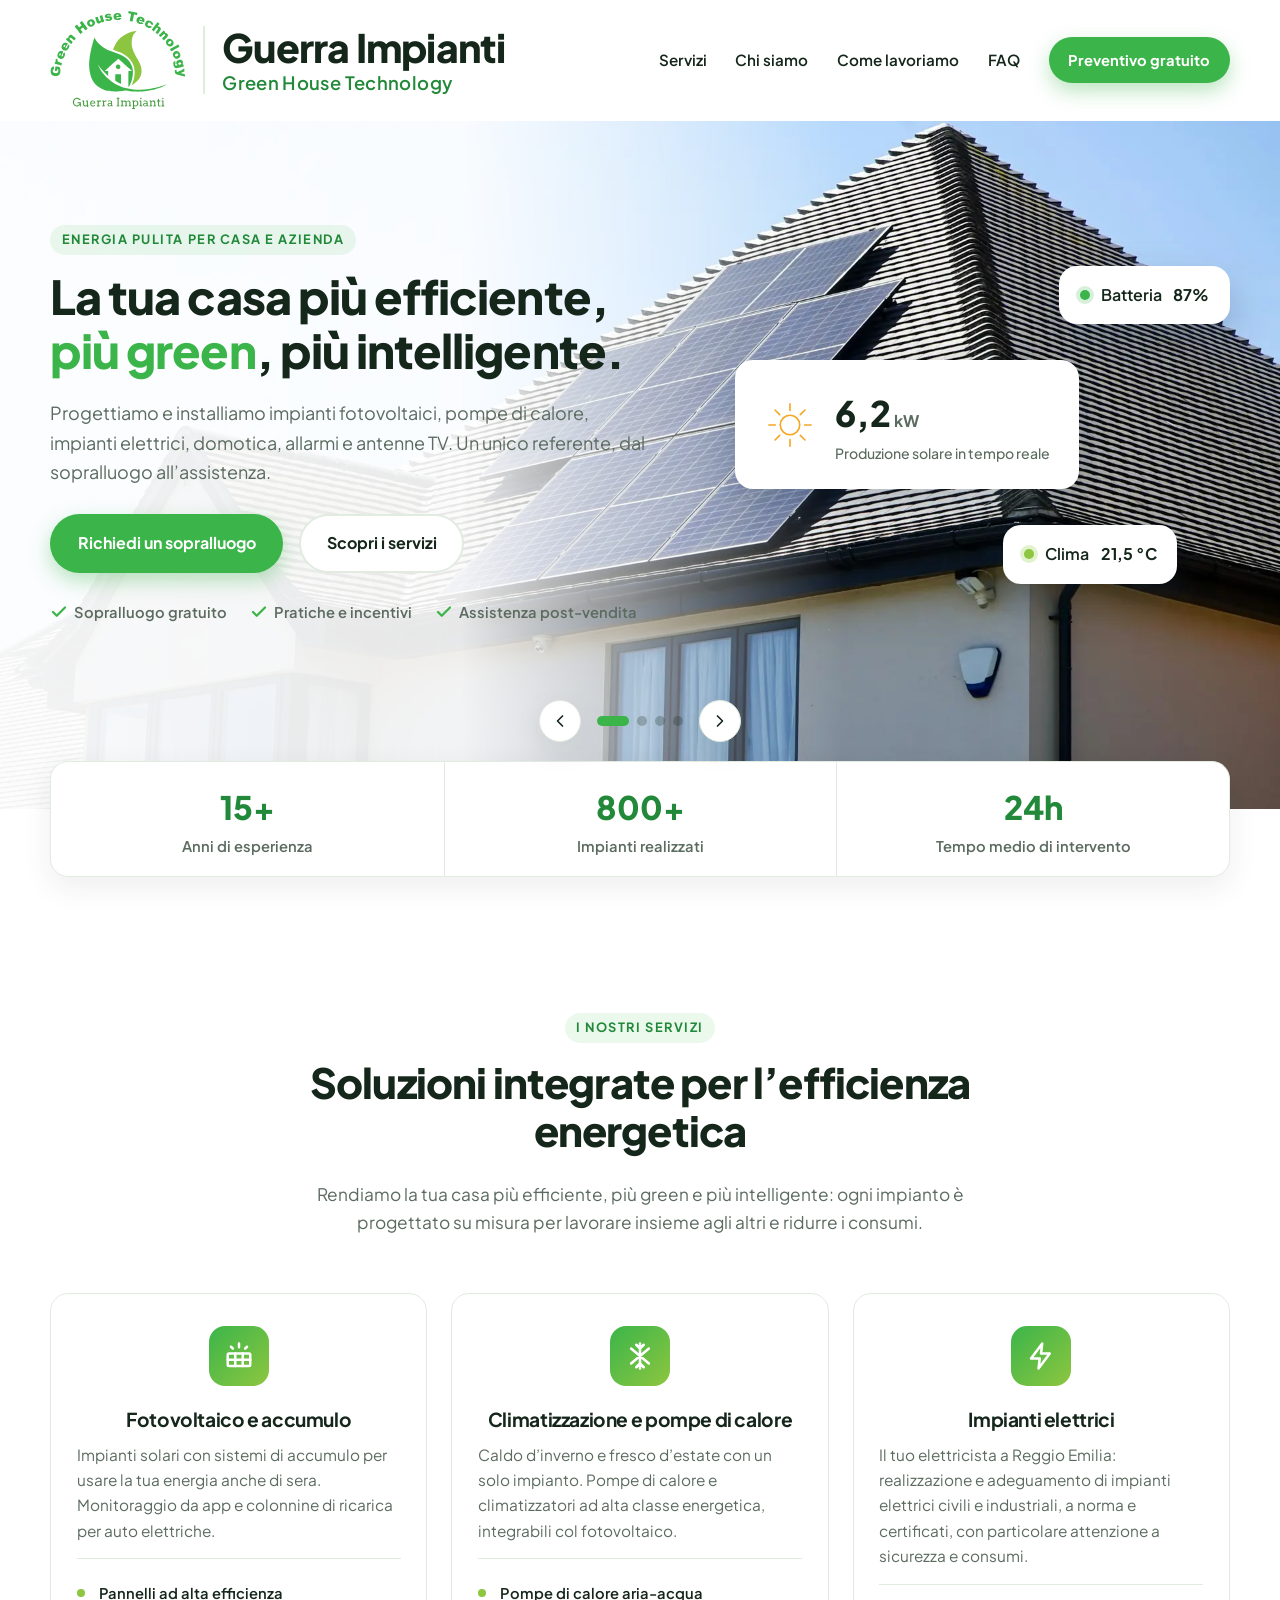
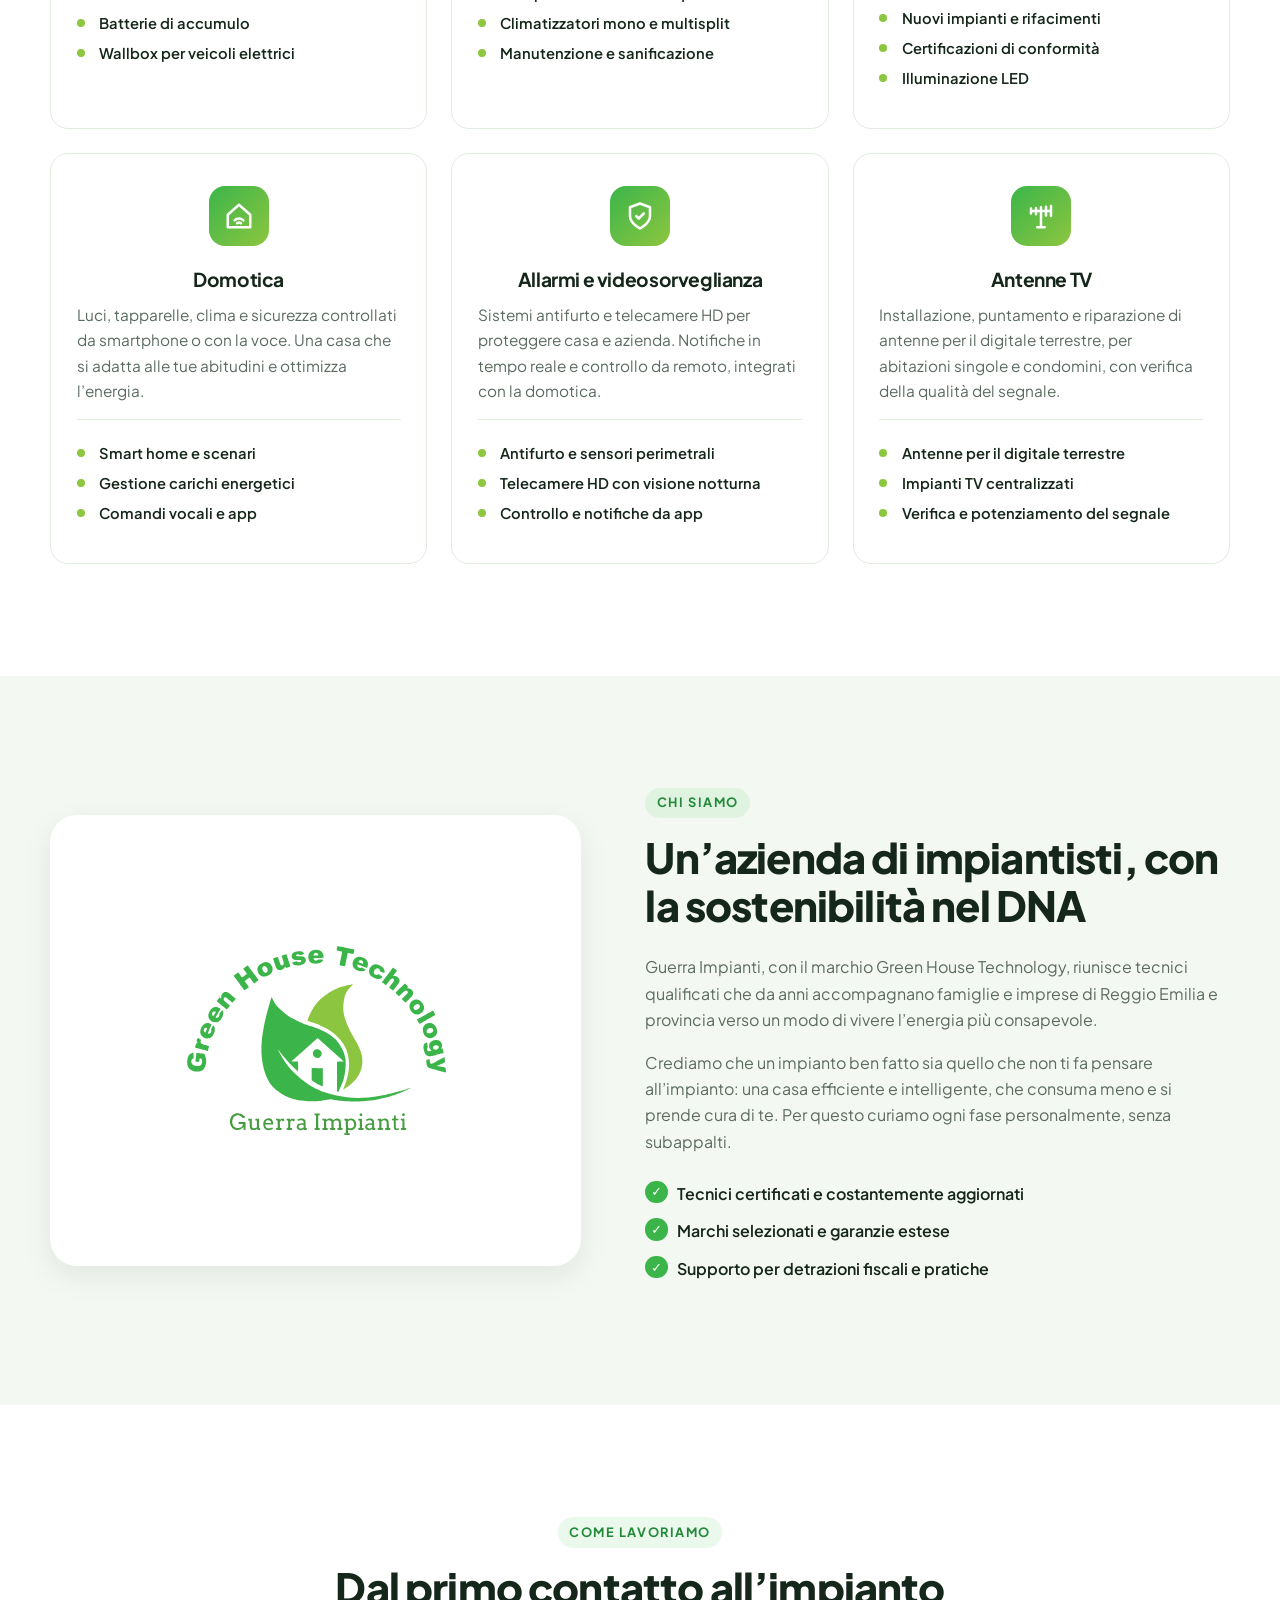
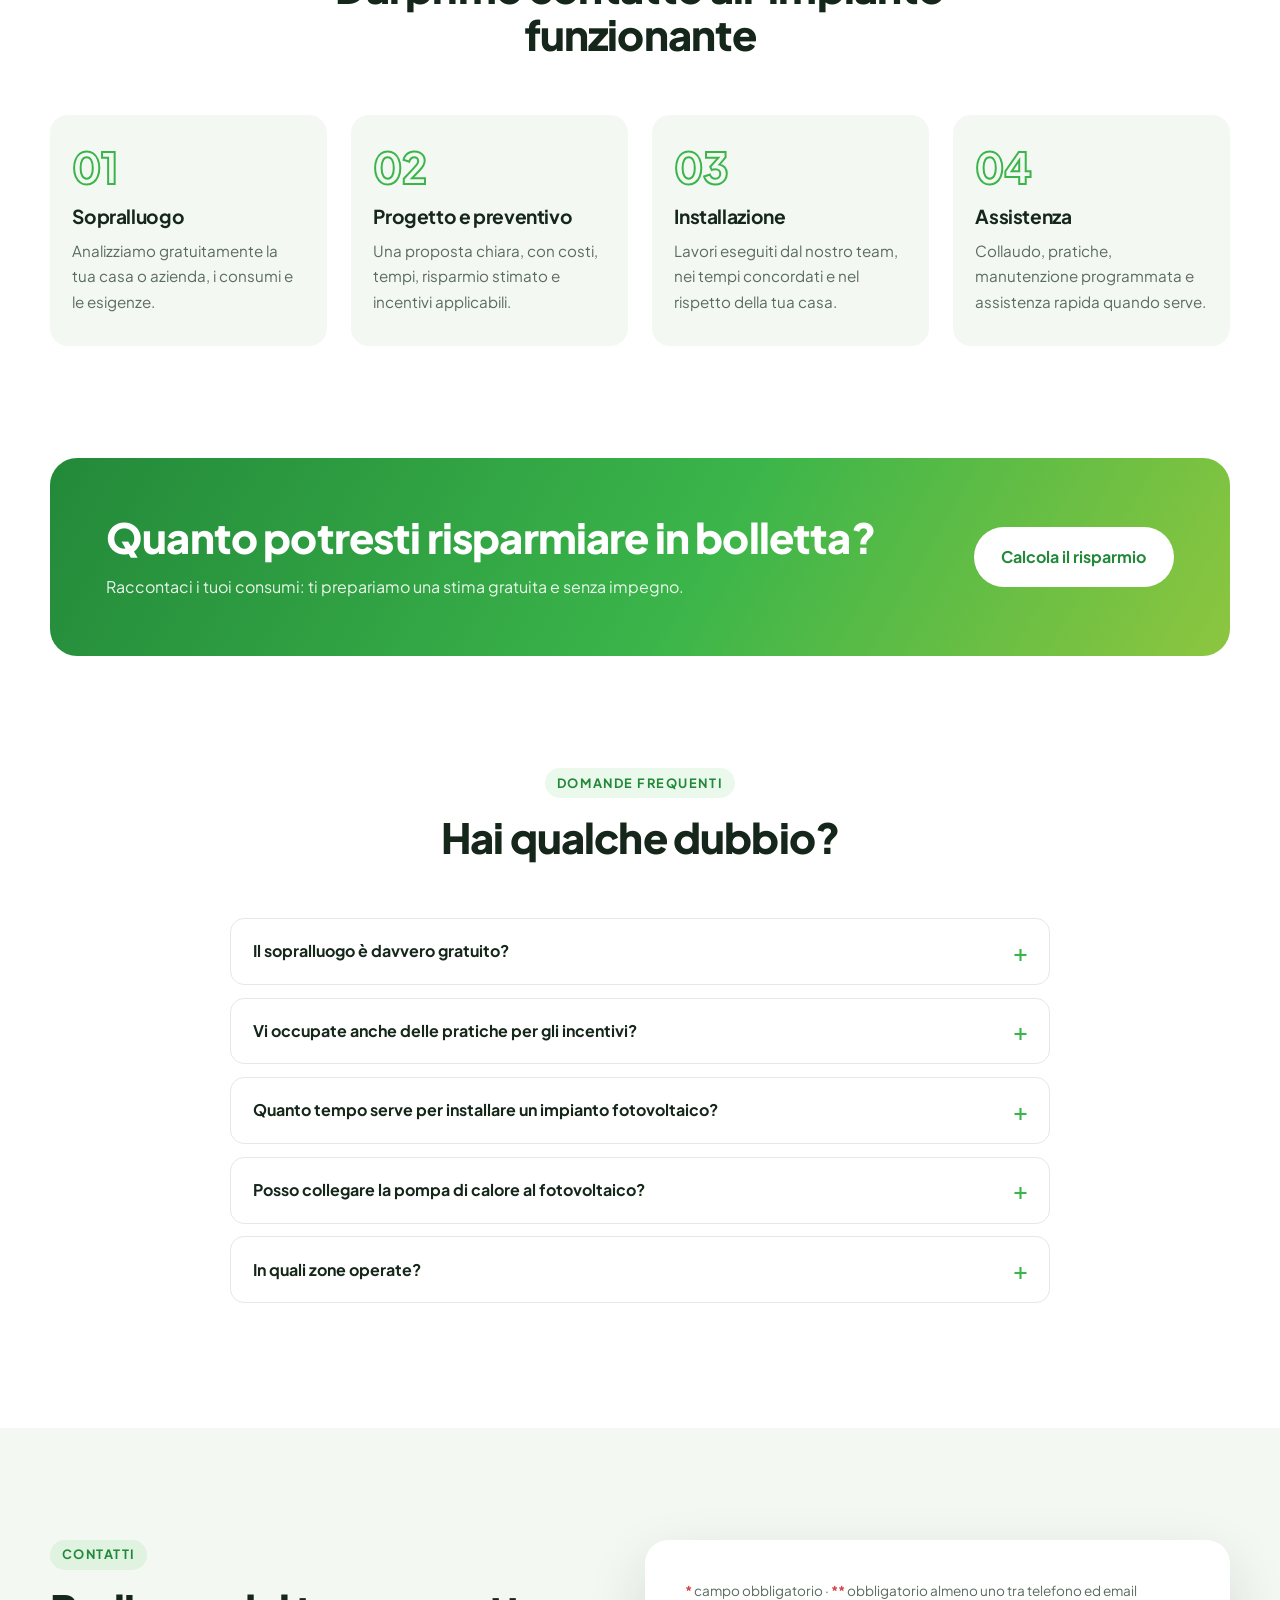
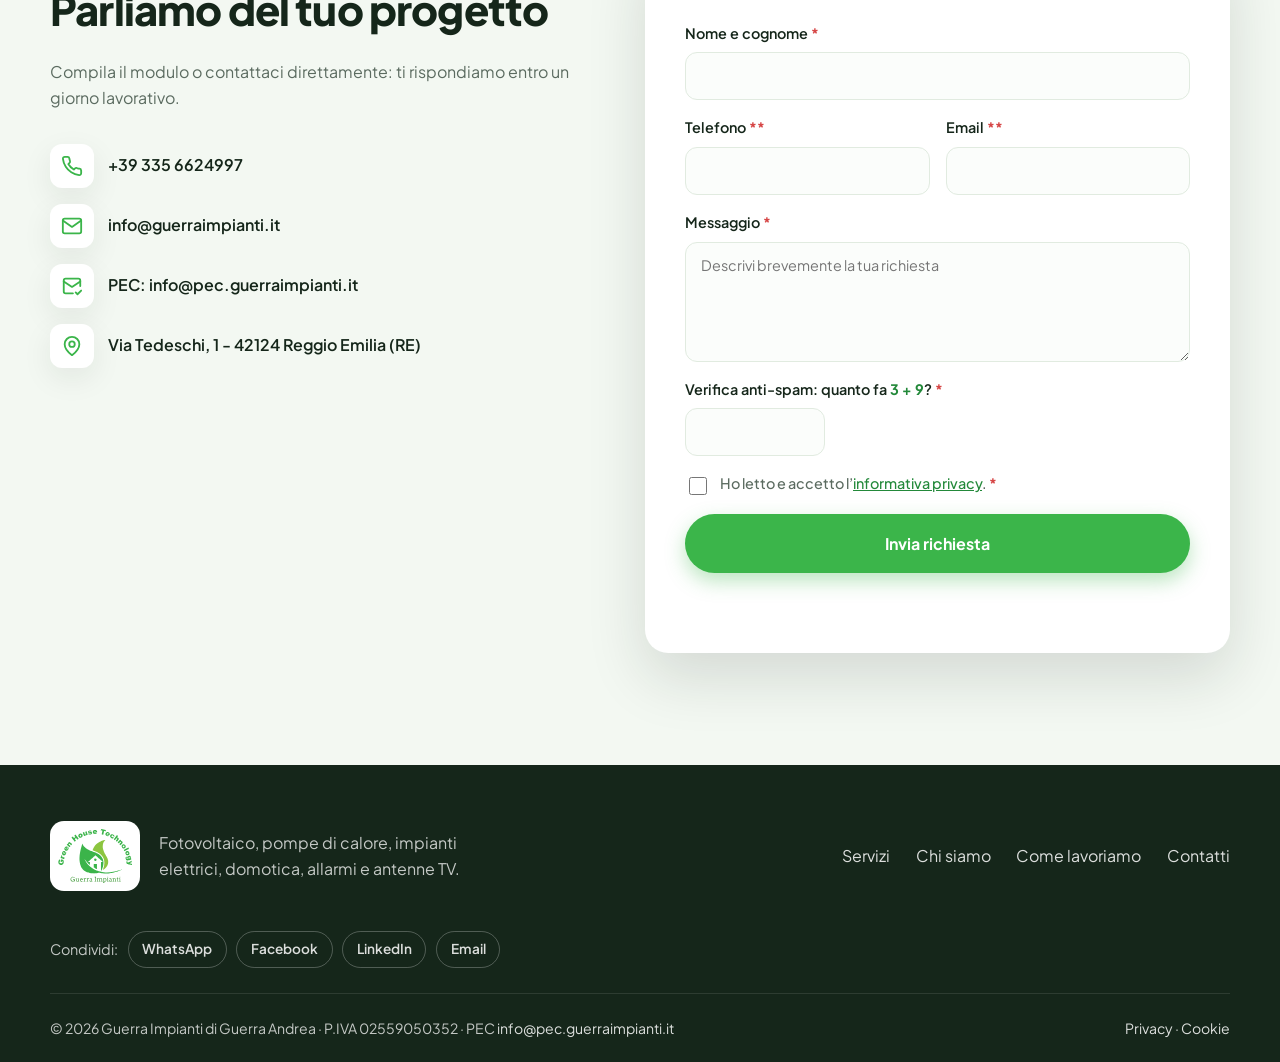
==== index.html @ 8099deeb "Ancora nell'indirizzo aggiornata in base alla sezione visibile Co-Authored-By: Claude Opus 5.5 <nore" ====
<!doctype html>
<html lang="it">
<head>
  <meta charset="utf-8">
  <meta name="viewport" content="width=device-width, initial-scale=1">
  <!-- SEO: titolo (~60 caratteri) e descrizione (~150) mostrati nei risultati di Google -->
  <title>Guerra Impianti | Elettricista, Fotovoltaico e Allarmi a Reggio Emilia</title>
  <meta name="description" content="Impianti elettrici, fotovoltaico, domotica e allarmi a Reggio Emilia: progettiamo e installiamo soluzioni per una casa più efficiente e sicura. Sopralluogo gratuito.">
  <meta name="robots" content="index, follow, max-image-preview:large">
  <!-- Dominio definitivo: www.guerraimpianti.it (usato anche nei tag og:, nei dati strutturati, in sitemap.xml e robots.txt) -->
  <link rel="canonical" href="https://www.guerraimpianti.it/">
  <meta name="theme-color" content="#3bb54a">

  <!-- Anteprima quando il link viene condiviso (WhatsApp, Facebook, LinkedIn...) -->
  <meta property="og:type" content="website">
  <meta property="og:locale" content="it_IT">
  <meta property="og:site_name" content="Guerra Impianti">
  <meta property="og:title" content="Guerra Impianti | Elettricista, Fotovoltaico e Allarmi a Reggio Emilia">
  <meta property="og:description" content="Impianti elettrici, fotovoltaico, domotica e allarmi a Reggio Emilia: progettiamo e installiamo soluzioni per una casa più efficiente e sicura. Sopralluogo gratuito.">
  <!-- TEMPORANEO finché www.guerraimpianti.it non è online: og:url e og:image puntano a GitHub Pages. Al passaggio al dominio definitivo ripristinare https://www.guerraimpianti.it/ -->
  <meta property="og:url" content="https://alexsani.github.io/guerraimpianti.it/">
  <meta property="og:image" content="https://alexsani.github.io/guerraimpianti.it/img/og-image.jpg">
  <meta property="og:image:type" content="image/jpeg">
  <meta property="og:image:width" content="1200">
  <meta property="og:image:height" content="630">
  <meta property="og:image:alt" content="Logo Guerra Impianti – Green House Technology">
  <meta name="twitter:card" content="summary_large_image">

  <link rel="icon" href="img/icon-512.png" type="image/png" sizes="512x512">
  <link rel="icon" href="img/logo.svg" type="image/svg+xml">
  <link rel="apple-touch-icon" href="img/apple-touch-icon.png" sizes="180x180">
  <!-- immagine principale della prima slide: la carichiamo subito (migliora la velocità percepita) -->
  <link rel="preload" as="image" type="image/webp" href="img/fotovoltaico-1920.webp" media="(min-width: 768px)" fetchpriority="high">
  <!-- font in locale (cartella fonts/): nessuna richiesta a Google Fonts -->
  <link rel="preload" as="font" type="font/woff2" href="fonts/plus-jakarta-sans-latin.woff2" crossorigin>
  <link rel="stylesheet" href="css/style.css?v=19">

  <!-- Dati strutturati per Google: scheda dell'attività locale -->
  <script type="application/ld+json">
  {
    "@context": "https://schema.org",
    "@type": ["Electrician", "HVACBusiness"],
    "@id": "https://www.guerraimpianti.it/#azienda",
    "name": "Guerra Impianti",
    "alternateName": "Green House Technology",
    "legalName": "Guerra Impianti di Guerra Andrea",
    "description": "Fotovoltaico con accumulo, pompe di calore e climatizzazione, impianti elettrici, domotica, allarmi e videosorveglianza a Reggio Emilia e provincia.",
    "url": "https://www.guerraimpianti.it/",
    "logo": "https://www.guerraimpianti.it/img/icon-512.png",
    "image": "https://www.guerraimpianti.it/img/og-image.jpg",
    "telephone": "+39 335 6624997",
    "email": "info@guerraimpianti.it",
    "vatID": "IT02559050352",
    "address": {
      "@type": "PostalAddress",
      "streetAddress": "Via Tedeschi, 1",
      "postalCode": "42124",
      "addressLocality": "Reggio Emilia",
      "addressRegion": "RE",
      "addressCountry": "IT"
    },
    "areaServed": { "@type": "AdministrativeArea", "name": "Provincia di Reggio Emilia" },
    "knowsAbout": ["Impianti fotovoltaici", "Sistemi di accumulo", "Pompe di calore", "Climatizzazione", "Impianti elettrici", "Domotica", "Allarmi", "Videosorveglianza", "Antenne TV", "Impianti TV centralizzati"],
    "hasOfferCatalog": {
      "@type": "OfferCatalog",
      "name": "Servizi",
      "itemListElement": [
        { "@type": "Offer", "itemOffered": { "@type": "Service", "name": "Fotovoltaico e accumulo" } },
        { "@type": "Offer", "itemOffered": { "@type": "Service", "name": "Climatizzazione e pompe di calore" } },
        { "@type": "Offer", "itemOffered": { "@type": "Service", "name": "Impianti elettrici" } },
        { "@type": "Offer", "itemOffered": { "@type": "Service", "name": "Domotica" } },
        { "@type": "Offer", "itemOffered": { "@type": "Service", "name": "Allarmi e videosorveglianza" } },
        { "@type": "Offer", "itemOffered": { "@type": "Service", "name": "Installazione antenne TV" } }
      ]
    }
  }
  </script>
  <!-- Dati strutturati: nome del sito mostrato da Google sopra il titolo nei risultati -->
  <script type="application/ld+json">
  {
    "@context": "https://schema.org",
    "@type": "WebSite",
    "name": "Guerra Impianti",
    "alternateName": ["Guerra Impianti – Green House Technology", "Green House Technology"],
    "url": "https://www.guerraimpianti.it/",
    "inLanguage": "it-IT",
    "publisher": { "@id": "https://www.guerraimpianti.it/#azienda" }
  }
  </script>
  <!-- Dati strutturati: domande frequenti (devono restare uguali al testo della sezione FAQ) -->
  <script type="application/ld+json">
  {
    "@context": "https://schema.org",
    "@type": "FAQPage",
    "mainEntity": [
      { "@type": "Question", "name": "Il sopralluogo è davvero gratuito?",
        "acceptedAnswer": { "@type": "Answer", "text": "Sì. Il sopralluogo e il preventivo sono gratuiti e senza impegno." } },
      { "@type": "Question", "name": "Vi occupate anche delle pratiche per gli incentivi?",
        "acceptedAnswer": { "@type": "Answer", "text": "Sì, gestiamo per te le pratiche burocratiche e ti indichiamo le detrazioni e gli incentivi a cui hai diritto in base alla normativa vigente." } },
      { "@type": "Question", "name": "Quanto tempo serve per installare un impianto fotovoltaico?",
        "acceptedAnswer": { "@type": "Answer", "text": "Per un impianto residenziale l’installazione richiede in genere da 1 a 3 giorni, a cui si aggiungono i tempi per l’allaccio alla rete." } },
      { "@type": "Question", "name": "Posso collegare la pompa di calore al fotovoltaico?",
        "acceptedAnswer": { "@type": "Answer", "text": "Assolutamente sì, ed è la combinazione ideale: la pompa di calore usa l’energia prodotta dai pannelli, riducendo al minimo i costi di riscaldamento e raffrescamento." } },
      { "@type": "Question", "name": "In quali zone operate?",
        "acceptedAnswer": { "@type": "Answer", "text": "Operiamo a Reggio Emilia, in tutta la provincia e nelle zone limitrofe. Contattaci per verificare la tua zona." } }
    ]
  }
  </script>
</head>
<body>

  <!-- ============ HEADER ============ -->
  <header class="header" id="top">
    <div class="container header__inner">
      <a href="#top" class="brand" aria-label="Guerra Impianti – torna su">
        <img src="img/logo.svg" alt="Guerra Impianti – Green House Technology" width="135" height="98">
        <span class="brand__text">
          <strong>Guerra Impianti</strong>
          <small>Green House Technology</small>
        </span>
      </a>

      <button class="nav-toggle" aria-label="Apri menu" aria-expanded="false" aria-controls="nav">
        <span></span><span></span><span></span>
      </button>

      <nav class="nav" id="nav">
        <a href="#servizi">Servizi</a>
        <a href="#chi-siamo">Chi siamo</a>
        <a href="#metodo">Come lavoriamo</a>
        <a href="#faq">FAQ</a>
        <a href="#contatti" class="btn btn--primary btn--sm">Preventivo gratuito</a>
      </nav>
    </div>
  </header>

  <main>

    <!-- Blocco iniziale: header + slider + numeri occupano l'altezza della finestra (desktop e tablet) -->
    <div class="intro">

    <!-- ============ HERO ============ -->
    <section class="hero slider" aria-roledescription="carousel" aria-label="In evidenza">
      <div class="slider__track">

      <!-- Slide 1: fotovoltaico -->
      <!-- Sfondo: img/fotovoltaico-1920.webp / -960.webp (impostato in css/style.css, .slide--fotovoltaico).
           Foto di Watt A Lot su Unsplash (Licenza Unsplash): https://unsplash.com/photos/Ja8t8nJN2I4 -->
      <div class="slide slide--fotovoltaico is-active" role="group" aria-roledescription="slide" aria-label="1 di 4">
      <div class="container hero__inner">
        <div class="hero__content">
          <span class="eyebrow">Energia pulita per casa e azienda</span>
          <h1>La tua casa più efficiente, <span class="accent">più green</span>, più intelligente.</h1>
          <p class="lead">Progettiamo e installiamo impianti fotovoltaici, pompe di calore, impianti elettrici, domotica, allarmi e antenne TV. Un unico referente, dal sopralluogo all’assistenza.</p>
          <div class="hero__actions">
            <a href="#contatti" class="btn btn--primary">Richiedi un sopralluogo</a>
            <a href="#servizi" class="btn btn--ghost">Scopri i servizi</a>
          </div>
          <ul class="hero__badges">
            <li><svg viewBox="0 0 24 24"><path d="M20 6 9 17l-5-5"/></svg>Sopralluogo gratuito</li>
            <li><svg viewBox="0 0 24 24"><path d="M20 6 9 17l-5-5"/></svg>Pratiche e incentivi</li>
            <li><svg viewBox="0 0 24 24"><path d="M20 6 9 17l-5-5"/></svg>Assistenza post-vendita</li>
          </ul>
        </div>

        <div class="hero__visual" aria-hidden="true">
          <div class="hero__card hero__card--main">
            <svg viewBox="0 0 64 64" class="hero__icon"><circle cx="32" cy="32" r="12"/><path d="M32 6v8M32 50v8M6 32h8M50 32h8M13.6 13.6l5.7 5.7M44.7 44.7l5.7 5.7M13.6 50.4l5.7-5.7M44.7 19.3l5.7-5.7"/></svg>
            <div>
              <span class="hero__kpi" data-count="6.2" data-decimals="1">0</span><span class="hero__unit"> kW</span>
              <p>Produzione solare in tempo reale</p>
            </div>
          </div>
          <div class="hero__card hero__card--a">
            <span class="dot dot--green"></span> Batteria <strong>87%</strong>
          </div>
          <div class="hero__card hero__card--b">
            <span class="dot dot--lime"></span> Clima <strong>21,5 °C</strong>
          </div>
        </div>
      </div>
      </div>

      <!-- Slide 2: impianti elettrici civili (fondo verde scuro, immagine a destra che sfuma sul testo) -->
      <div class="slide slide--dark slide--image slide--elettrici" role="group" aria-roledescription="slide" aria-label="2 di 4" aria-hidden="true">
        <div class="slide__media" aria-hidden="true">
          <!-- Foto Unsplash (Licenza Unsplash): https://unsplash.com/photos/PkHf7BUWbtk -->
          <img src="img/elettrici-1600.webp" srcset="img/elettrici-800.webp 800w, img/elettrici-1600.webp 1600w" sizes="(max-width: 767px) 100vw, 64vw" alt="Elettricista che collauda un quadro elettrico con il multimetro" width="1600" height="1200" decoding="async" fetchpriority="low">
          <div class="hero__card hero__card--a">
            <span class="dot dot--green"></span> Impianto <strong>a norma</strong>
          </div>
          <div class="hero__card hero__card--b">
            <svg viewBox="0 0 24 24" class="hero__card-icon hero__card-icon--bolt"><path d="M13 2 4 14h7l-1 8 9-12h-7z"/></svg>
            <span>Salvavita <strong>attivo</strong></span>
          </div>
        </div>

        <div class="container hero__inner">
          <div class="hero__content">
            <span class="eyebrow">Impianti elettrici civili</span>
            <h2 class="hero__title">Impianti elettrici <span class="accent">sicuri e a norma</span> per la tua casa.</h2>
            <p class="lead">Nuovi impianti, rifacimenti e adeguamenti con certificazione di conformità. Quadri elettrici, illuminazione LED e predisposizioni per fotovoltaico, wallbox e domotica.</p>
            <div class="hero__actions">
              <a href="#contatti" class="btn btn--primary">Richiedi un preventivo</a>
              <a href="#servizi" class="btn btn--ghost">Scopri i servizi</a>
            </div>
            <ul class="hero__badges">
              <li><svg viewBox="0 0 24 24"><path d="M20 6 9 17l-5-5"/></svg>Certificazione di conformità</li>
              <li><svg viewBox="0 0 24 24"><path d="M20 6 9 17l-5-5"/></svg>Quadri e salvavita</li>
              <li><svg viewBox="0 0 24 24"><path d="M20 6 9 17l-5-5"/></svg>Illuminazione LED</li>
            </ul>
          </div>
        </div>
      </div>

      <!-- Slide 3: domotica -->
      <div class="slide slide--dark slide--image slide--domotica" role="group" aria-roledescription="slide" aria-label="3 di 4" aria-hidden="true">
        <div class="slide__media" aria-hidden="true">
          <!-- Illustrazione originale: sostituibile con una foto, es. <img src="img/domotica.jpg" alt="..."> -->
          <img src="img/domotica.svg" alt="Casa domotica collegata allo smartphone per gestire luci, clima e consumi" width="1200" height="900" decoding="async" fetchpriority="low">
          <div class="hero__card hero__card--a">
            <span class="switch is-on"></span> Scenario <strong>“Sera”</strong>
          </div>
          <div class="hero__card hero__card--b">
            <span class="dot dot--lime"></span> Clima <strong>20 °C</strong>
          </div>
        </div>

      <div class="container hero__inner">
        <div class="hero__content">
          <span class="eyebrow">Domotica e smart home</span>
          <h2 class="hero__title">Una casa che <span class="accent">pensa</span> per te, anche quando non ci sei.</h2>
          <p class="lead">Luci, tapparelle, clima, sicurezza e consumi in un’unica app. Scenari automatici e comandi vocali per più comfort e meno sprechi.</p>
          <div class="hero__actions">
            <a href="#contatti" class="btn btn--primary">Progetta la tua smart home</a>
            <a href="#servizi" class="btn btn--ghost">Scopri la domotica</a>
          </div>
          <ul class="hero__badges">
            <li><svg viewBox="0 0 24 24"><path d="M20 6 9 17l-5-5"/></svg>Controllo da smartphone</li>
            <li><svg viewBox="0 0 24 24"><path d="M20 6 9 17l-5-5"/></svg>Comandi vocali</li>
            <li><svg viewBox="0 0 24 24"><path d="M20 6 9 17l-5-5"/></svg>Integrazione col fotovoltaico</li>
          </ul>
        </div>
      </div>
      </div>

      <!-- Slide 4: allarmi (immagine a destra che sfuma sul testo) -->
      <div class="slide slide--dark slide--image slide--allarmi" role="group" aria-roledescription="slide" aria-label="4 di 4" aria-hidden="true">
        <div class="slide__media" aria-hidden="true">
          <!-- Foto Unsplash (Licenza Unsplash): https://unsplash.com/photos/gTWLxJOsCGk -->
          <img src="img/allarme-1600.webp" srcset="img/allarme-800.webp 800w, img/allarme-1600.webp 1600w" sizes="(max-width: 767px) 100vw, 64vw" alt="Casa illuminata di notte protetta da sistema di allarme e videosorveglianza" width="1600" height="1067" decoding="async" fetchpriority="low">
          <div class="hero__card hero__card--a">
            <span class="dot dot--green"></span> Sistema <strong>armato</strong>
          </div>
          <div class="hero__card hero__card--b">
            <svg viewBox="0 0 24 24" class="hero__card-icon"><path d="M23 7 16 12l7 5V7z"/><rect x="1" y="5" width="15" height="14" rx="2"/></svg>
            <span>Movimento rilevato<br><small>Giardino · 22:14</small></span>
          </div>
        </div>

        <div class="container hero__inner">
          <div class="hero__content">
            <span class="eyebrow">Allarmi e videosorveglianza</span>
            <h2 class="hero__title">Sicurezza <span class="accent">sempre attiva</span>, ovunque tu sia.</h2>
            <p class="lead">Antifurto, sensori perimetrali e telecamere HD collegati al tuo smartphone. Ricevi una notifica in tempo reale e controlla la casa da remoto.</p>
            <div class="hero__actions">
              <a href="#contatti" class="btn btn--primary">Proteggi la tua casa</a>
              <a href="#servizi" class="btn btn--ghost">Scopri le soluzioni</a>
            </div>
            <ul class="hero__badges">
              <li><svg viewBox="0 0 24 24"><path d="M20 6 9 17l-5-5"/></svg>Notifiche in tempo reale</li>
              <li><svg viewBox="0 0 24 24"><path d="M20 6 9 17l-5-5"/></svg>Telecamere HD</li>
              <li><svg viewBox="0 0 24 24"><path d="M20 6 9 17l-5-5"/></svg>Integrato con la domotica</li>
            </ul>
          </div>
        </div>
      </div>

      </div>

      <div class="slider__controls">
        <button class="slider__arrow" data-dir="-1" aria-label="Slide precedente">
          <svg viewBox="0 0 24 24"><path d="m15 18-6-6 6-6"/></svg>
        </button>
        <div class="slider__dots" role="tablist" aria-label="Scegli la slide"></div>
        <button class="slider__arrow" data-dir="1" aria-label="Slide successiva">
          <svg viewBox="0 0 24 24"><path d="m9 18 6-6-6-6"/></svg>
        </button>
      </div>
    </section>

    <!-- ============ NUMERI ============ -->
    <section class="stats">
      <div class="container stats__grid">
        <!-- TODO: sostituire con i numeri reali dell'azienda -->
        <div class="stat reveal"><span class="stat__num" data-count="15">0</span><span class="stat__plus">+</span><p>Anni di esperienza</p></div>
        <div class="stat reveal"><span class="stat__num" data-count="800">0</span><span class="stat__plus">+</span><p>Impianti realizzati</p></div>
        <div class="stat reveal"><span class="stat__num" data-count="24">0</span><span class="stat__plus">h</span><p>Tempo medio di intervento</p></div>
      </div>
    </section>

    </div><!-- /.intro -->

    <!-- ============ SERVIZI ============ -->
    <section class="section" id="servizi">
      <div class="container">
        <div class="section__head reveal">
          <span class="eyebrow">I nostri servizi</span>
          <h2>Soluzioni integrate per l’efficienza energetica</h2>
          <p>Rendiamo la tua casa più efficiente, più green e più intelligente: ogni impianto è progettato su misura per lavorare insieme agli altri e ridurre i consumi.</p>
        </div>

        <div class="services">
          <article class="service reveal">
            <div class="service__icon">
              <svg viewBox="0 0 24 24"><rect x="3" y="10" width="18" height="10" rx="1"/><path d="M3 15h18M9 10v10M15 10v10M12 2v3M5.6 4.6l1.5 1.5M18.4 4.6l-1.5 1.5"/></svg>
            </div>
            <h3>Fotovoltaico e accumulo</h3>
            <p>Impianti solari con sistemi di accumulo per usare la tua energia anche di sera. Monitoraggio da app e colonnine di ricarica per auto elettriche.</p>
            <ul>
              <li>Pannelli ad alta efficienza</li>
              <li>Batterie di accumulo</li>
              <li>Wallbox per veicoli elettrici</li>
            </ul>
          </article>

          <article class="service reveal">
            <div class="service__icon">
              <svg viewBox="0 0 24 24"><path d="M12 2v20M4.9 6l14.2 12M19.1 6 4.9 18M9 3l3 3 3-3M9 21l3-3 3 3"/></svg>
            </div>
            <h3>Climatizzazione e pompe di calore</h3>
            <p>Caldo d’inverno e fresco d’estate con un solo impianto. Pompe di calore e climatizzatori ad alta classe energetica, integrabili col fotovoltaico.</p>
            <ul>
              <li>Pompe di calore aria-acqua</li>
              <li>Climatizzatori mono e multisplit</li>
              <li>Manutenzione e sanificazione</li>
            </ul>
          </article>

          <article class="service reveal">
            <div class="service__icon">
              <svg viewBox="0 0 24 24"><path d="M13 2 4 14h7l-1 8 9-12h-7z"/></svg>
            </div>
            <h3>Impianti elettrici</h3>
            <p>Il tuo elettricista a Reggio Emilia: realizzazione e adeguamento di impianti elettrici civili e industriali, a norma e certificati, con particolare attenzione a sicurezza e consumi.</p>
            <ul>
              <li>Nuovi impianti e rifacimenti</li>
              <li>Certificazioni di conformità</li>
              <li>Illuminazione LED</li>
            </ul>
          </article>

          <article class="service reveal">
            <div class="service__icon">
              <svg viewBox="0 0 24 24"><path d="M3 11 12 3l9 8v10H3z"/><path d="M8.5 15.5a5 5 0 0 1 7 0M10.5 17.8a2 2 0 0 1 3 0"/></svg>
            </div>
            <h3>Domotica</h3>
            <p>Luci, tapparelle, clima e sicurezza controllati da smartphone o con la voce. Una casa che si adatta alle tue abitudini e ottimizza l’energia.</p>
            <ul>
              <li>Smart home e scenari</li>
              <li>Gestione carichi energetici</li>
              <li>Comandi vocali e app</li>
            </ul>
          </article>

          <article class="service reveal">
            <div class="service__icon">
              <svg viewBox="0 0 24 24"><path d="M12 22s8-4 8-10V5l-8-3-8 3v7c0 6 8 10 8 10z"/><path d="m9 12 2 2 4-4"/></svg>
            </div>
            <h3>Allarmi e videosorveglianza</h3>
            <p>Sistemi antifurto e telecamere HD per proteggere casa e azienda. Notifiche in tempo reale e controllo da remoto, integrati con la domotica.</p>
            <ul>
              <li>Antifurto e sensori perimetrali</li>
              <li>Telecamere HD con visione notturna</li>
              <li>Controllo e notifiche da app</li>
            </ul>
          </article>

          <article class="service reveal">
            <div class="service__icon">
              <svg viewBox="0 0 24 24"><path d="M20 4v8M16 4.5v7M12 5v16M8 5.5v5M4 6v4M20 8H4M9 21h6"/></svg>
            </div>
            <h3>Antenne TV</h3>
            <p>Installazione, puntamento e riparazione di antenne per il digitale terrestre, per abitazioni singole e condomini, con verifica della qualità del segnale.</p>
            <ul>
              <li>Antenne per il digitale terrestre</li>
              <li>Impianti TV centralizzati</li>
              <li>Verifica e potenziamento del segnale</li>
            </ul>
          </article>
        </div>
      </div>
    </section>

    <!-- ============ CHI SIAMO ============ -->
    <section class="section section--alt" id="chi-siamo">
      <div class="container about">
        <div class="about__media reveal">
          <!-- TODO: sostituire con una foto del team o di un lavoro, es. <img src="img/team.jpg" alt="..."> -->
          <div class="about__placeholder">
            <img src="img/logo.svg" alt="Logo Guerra Impianti – Green House Technology" width="260">
          </div>
        </div>
        <div class="about__content reveal">
          <span class="eyebrow">Chi siamo</span>
          <h2>Un’azienda di impiantisti, con la sostenibilità nel DNA</h2>
          <p>Guerra Impianti, con il marchio Green House Technology, riunisce tecnici qualificati che da anni accompagnano famiglie e imprese di Reggio Emilia e provincia verso un modo di vivere l’energia più consapevole.</p>
          <p>Crediamo che un impianto ben fatto sia quello che non ti fa pensare all’impianto: una casa efficiente e intelligente, che consuma meno e si prende cura di te. Per questo curiamo ogni fase personalmente, senza subappalti.</p>
          <ul class="checklist">
            <li>Tecnici certificati e costantemente aggiornati</li>
            <li>Marchi selezionati e garanzie estese</li>
            <li>Supporto per detrazioni fiscali e pratiche</li>
          </ul>
        </div>
      </div>
    </section>

    <!-- ============ METODO ============ -->
    <section class="section" id="metodo">
      <div class="container">
        <div class="section__head reveal">
          <span class="eyebrow">Come lavoriamo</span>
          <h2>Dal primo contatto all’impianto funzionante</h2>
        </div>
        <ol class="steps">
          <li class="step reveal">
            <span class="step__num">01</span>
            <h3>Sopralluogo</h3>
            <p>Analizziamo gratuitamente la tua casa o azienda, i consumi e le esigenze.</p>
          </li>
          <li class="step reveal">
            <span class="step__num">02</span>
            <h3>Progetto e preventivo</h3>
            <p>Una proposta chiara, con costi, tempi, risparmio stimato e incentivi applicabili.</p>
          </li>
          <li class="step reveal">
            <span class="step__num">03</span>
            <h3>Installazione</h3>
            <p>Lavori eseguiti dal nostro team, nei tempi concordati e nel rispetto della tua casa.</p>
          </li>
          <li class="step reveal">
            <span class="step__num">04</span>
            <h3>Assistenza</h3>
            <p>Collaudo, pratiche, manutenzione programmata e assistenza rapida quando serve.</p>
          </li>
        </ol>
      </div>
    </section>

    <!-- ============ CTA ============ -->
    <section class="cta">
      <div class="container cta__inner reveal">
        <div>
          <h2>Quanto potresti risparmiare in bolletta?</h2>
          <p>Raccontaci i tuoi consumi: ti prepariamo una stima gratuita e senza impegno.</p>
        </div>
        <a href="#contatti" class="btn btn--light">Calcola il risparmio</a>
      </div>
    </section>

    <!-- ============ FAQ ============ -->
    <section class="section" id="faq">
      <div class="container container--narrow">
        <div class="section__head reveal">
          <span class="eyebrow">Domande frequenti</span>
          <h2>Hai qualche dubbio?</h2>
        </div>
        <div class="faq">
          <details class="reveal">
            <summary>Il sopralluogo è davvero gratuito?</summary>
            <p>Sì. Il sopralluogo e il preventivo sono gratuiti e senza impegno.</p>
          </details>
          <details class="reveal">
            <summary>Vi occupate anche delle pratiche per gli incentivi?</summary>
            <p>Sì, gestiamo per te le pratiche burocratiche e ti indichiamo le detrazioni e gli incentivi a cui hai diritto in base alla normativa vigente.</p>
          </details>
          <details class="reveal">
            <summary>Quanto tempo serve per installare un impianto fotovoltaico?</summary>
            <p>Per un impianto residenziale l’installazione richiede in genere da 1 a 3 giorni, a cui si aggiungono i tempi per l’allaccio alla rete.</p>
          </details>
          <details class="reveal">
            <summary>Posso collegare la pompa di calore al fotovoltaico?</summary>
            <p>Assolutamente sì, ed è la combinazione ideale: la pompa di calore usa l’energia prodotta dai pannelli, riducendo al minimo i costi di riscaldamento e raffrescamento.</p>
          </details>
          <details class="reveal">
            <summary>In quali zone operate?</summary>
            <p>Operiamo a Reggio Emilia, in tutta la provincia e nelle zone limitrofe. Contattaci per verificare la tua zona.</p>
          </details>
        </div>
      </div>
    </section>

    <!-- ============ CONTATTI ============ -->
    <section class="section section--alt" id="contatti">
      <div class="container contact">
        <div class="contact__info reveal">
          <span class="eyebrow">Contatti</span>
          <h2>Parliamo del tuo progetto</h2>
          <p>Compila il modulo o contattaci direttamente: ti rispondiamo entro un giorno lavorativo.</p>

          <!-- TODO: inserire i recapiti reali -->
          <ul class="contact__list">
            <li>
              <svg viewBox="0 0 24 24"><path d="M22 16.9v3a2 2 0 0 1-2.2 2 19.8 19.8 0 0 1-8.6-3.1 19.5 19.5 0 0 1-6-6A19.8 19.8 0 0 1 2.1 4.2 2 2 0 0 1 4.1 2h3a2 2 0 0 1 2 1.7c.1 1 .4 1.9.7 2.8a2 2 0 0 1-.5 2.1L8 9.9a16 16 0 0 0 6 6l1.3-1.3a2 2 0 0 1 2.1-.4c.9.3 1.8.6 2.8.7a2 2 0 0 1 1.7 2z"/></svg>
              <a href="tel:+393356624997">+39 335 6624997</a>
            </li>
            <li>
              <svg viewBox="0 0 24 24"><rect x="2" y="4" width="20" height="16" rx="2"/><path d="m22 6-10 7L2 6"/></svg>
              <a href="mailto:info@guerraimpianti.it">info@guerraimpianti.it</a>
            </li>
            <li>
              <svg viewBox="0 0 24 24"><path d="M21 12V6a2 2 0 0 0-2-2H5a2 2 0 0 0-2 2v12a2 2 0 0 0 2 2h8"/><path d="m21 7-9 6-9-6"/><path d="m16 19 2 2 4-4"/></svg>
              <span>PEC: <a href="mailto:info@pec.guerraimpianti.it">info@pec.guerraimpianti.it</a></span>
            </li>
            <li>
              <svg viewBox="0 0 24 24"><path d="M12 22s8-6 8-12a8 8 0 0 0-16 0c0 6 8 12 8 12z"/><circle cx="12" cy="10" r="3"/></svg>
              <span>Via Tedeschi, 1 - 42124 Reggio Emilia (RE)</span>
            </li>
          </ul>
        </div>

        <!--
          Il modulo non ha un backend. Per riceverlo via email puoi usare un servizio
          come Formspree o Netlify Forms: imposta action="https://formspree.io/f/IL_TUO_ID"
          e rimuovi l'attributo data-demo.
        -->
        <form class="form reveal" action="#" method="post" data-demo novalidate>
          <p class="form__hint"><span class="req" aria-hidden="true">*</span> campo obbligatorio · <span class="req" aria-hidden="true">**</span> obbligatorio almeno uno tra telefono ed email</p>

          <label>Nome e cognome <span class="req" aria-hidden="true">*</span>
            <input type="text" name="nome" autocomplete="name" required aria-describedby="err-nome">
            <span class="field-error" id="err-nome" hidden>Obbligatorio</span>
          </label>

          <div class="form__row">
            <label>Telefono <span class="req" aria-hidden="true">**</span>
              <input type="tel" name="telefono" autocomplete="tel" inputmode="tel" aria-describedby="err-telefono err-recapito">
              <span class="field-error" id="err-telefono" hidden></span>
            </label>
            <label>Email <span class="req" aria-hidden="true">**</span>
              <input type="email" name="email" autocomplete="email" aria-describedby="err-email err-recapito">
              <span class="field-error" id="err-email" hidden></span>
            </label>
          </div>
          <p class="field-error field-error--group" id="err-recapito" hidden>Obbligatorio telefono o email</p>

          <label>Messaggio <span class="req" aria-hidden="true">*</span>
            <textarea name="messaggio" rows="4" placeholder="Descrivi brevemente la tua richiesta" required aria-describedby="err-messaggio"></textarea>
            <span class="field-error" id="err-messaggio" hidden>Obbligatorio</span>
          </label>

          <!-- Verifica anti-spam senza servizi esterni né cookie: domanda generata da js/main.js -->
          <label class="form__captcha">Verifica anti-spam: quanto fa <strong class="captcha__q">3 + 4</strong>? <span class="req" aria-hidden="true">*</span>
            <input type="text" name="verifica" inputmode="numeric" autocomplete="off" maxlength="3" required aria-describedby="err-verifica">
            <span class="field-error" id="err-verifica" hidden>Obbligatorio</span>
          </label>
          <!-- Campo trappola per i bot: invisibile alle persone, deve restare vuoto (nome compatibile con Formspree) -->
          <div class="form__hp" aria-hidden="true">
            <label>Non compilare questo campo <input type="text" name="_gotcha" tabindex="-1" autocomplete="off"></label>
          </div>

          <label class="form__check">
            <input type="checkbox" name="privacy" required aria-describedby="err-privacy">
            <span>Ho letto e accetto l’<a href="privacy.html" target="_blank" rel="noopener">informativa privacy</a>. <span class="req" aria-hidden="true">*</span></span>
          </label>
          <p class="field-error field-error--check" id="err-privacy" hidden>Obbligatorio</p>

          <button type="submit" class="btn btn--primary btn--block">Invia richiesta</button>
          <p class="form__status" role="status" aria-live="polite"></p>

          <!-- Conferma mostrata al posto del modulo dopo l'invio -->
          <div class="form__success" hidden>
            <div class="form__success-icon" aria-hidden="true">
              <svg viewBox="0 0 24 24"><path d="M20 6 9 17l-5-5"/></svg>
            </div>
            <h3 tabindex="-1">Grazie per averci contattato!</h3>
            <p>Abbiamo ricevuto la tua richiesta: ti risponderemo il prima possibile.</p>
            <button type="button" class="btn btn--ghost btn--sm form__again">Invia un’altra richiesta</button>
          </div>
        </form>
      </div>
    </section>

  </main>

  <!-- ============ FOOTER ============ -->
  <footer class="footer">
    <div class="container footer__inner">
      <div class="footer__brand">
        <img src="img/logo.svg" alt="Guerra Impianti – Green House Technology" width="90">
        <p>Fotovoltaico, pompe di calore, impianti elettrici, domotica, allarmi e antenne TV.</p>
      </div>
      <nav class="footer__nav" aria-label="Navigazione secondaria">
        <a href="#servizi">Servizi</a>
        <a href="#chi-siamo">Chi siamo</a>
        <a href="#metodo">Come lavoriamo</a>
        <a href="#contatti">Contatti</a>
      </nav>
    </div>
    <!-- Condivisione: semplici link, nessuno script esterno né tracciamento -->
    <div class="container footer__share">
      <span>Condividi:</span>
      <button type="button" class="share-btn share-btn--native" hidden>
        <svg viewBox="0 0 24 24" aria-hidden="true"><circle cx="18" cy="5" r="3"/><circle cx="6" cy="12" r="3"/><circle cx="18" cy="19" r="3"/><path d="m8.6 13.5 6.8 4M15.4 6.5l-6.8 4"/></svg>
        Condividi
      </button>
      <a class="share-btn" href="https://wa.me/?text=Guerra%20Impianti%20%E2%80%93%20fotovoltaico%2C%20pompe%20di%20calore%2C%20domotica%20e%20allarmi%20a%20Reggio%20Emilia%20https%3A%2F%2Fwww.guerraimpianti.it%2F" target="_blank" rel="noopener">WhatsApp</a>
      <a class="share-btn" href="https://www.facebook.com/sharer/sharer.php?u=https%3A%2F%2Fwww.guerraimpianti.it%2F" target="_blank" rel="noopener">Facebook</a>
      <a class="share-btn" href="https://www.linkedin.com/sharing/share-offsite/?url=https%3A%2F%2Fwww.guerraimpianti.it%2F" target="_blank" rel="noopener">LinkedIn</a>
      <a class="share-btn" href="mailto:?subject=Guerra%20Impianti%20%E2%80%93%20Green%20House%20Technology&amp;body=Ti%20segnalo%20questo%20sito%3A%20https%3A%2F%2Fwww.guerraimpianti.it%2F">Email</a>
    </div>
    <div class="container footer__bottom">
      <p>© <span id="year"></span> Guerra Impianti di Guerra Andrea · P.IVA 02559050352 · PEC <a href="mailto:info@pec.guerraimpianti.it">info@pec.guerraimpianti.it</a></p>
      <p><a href="privacy.html">Privacy</a> · <a href="cookie.html">Cookie</a></p>
    </div>
  </footer>

  <a href="#top" class="to-top" aria-label="Torna su">
    <svg viewBox="0 0 24 24"><path d="m18 15-6-6-6 6"/></svg>
  </a>

  <script src="js/main.js?v=9"></script>
</body>
</html>
---- css/style.css ----
/* ==========================================================
   Guerra Impianti – Green House Technology
   Personalizza colori e font dalle variabili qui sotto.
   ========================================================== */

/* Font Plus Jakarta Sans ospitato in locale (fonts/, licenza in fonts/OFL.txt).
   È un font variabile: un solo file copre tutti gli spessori da 400 a 800. */
@font-face {
  font-family: "Plus Jakarta Sans";
  font-style: normal;
  font-weight: 400 800;
  font-display: swap;
  src: url("../fonts/plus-jakarta-sans-latin-ext.woff2") format("woff2");
  unicode-range: U+0100-02BA, U+02BD-02C5, U+02C7-02CC, U+02CE-02D7, U+02DD-02FF, U+0304, U+0308, U+0329, U+1D00-1DBF, U+1E00-1E9F, U+1EF2-1EFF, U+2020, U+20A0-20AB, U+20AD-20C4, U+2113, U+2C60-2C7F, U+A720-A7FF;
}
@font-face {
  font-family: "Plus Jakarta Sans";
  font-style: normal;
  font-weight: 400 800;
  font-display: swap;
  src: url("../fonts/plus-jakarta-sans-latin.woff2") format("woff2");
  unicode-range: U+0000-00FF, U+0131, U+0152-0153, U+02BB-02BC, U+02C6, U+02DA, U+02DC, U+0304, U+0308, U+0329, U+2000-206F, U+20AC, U+2122, U+2191, U+2193, U+2212, U+2215, U+FEFF, U+FFFD;
}

/* Solo le cifre 0-9 in versione statica ExtraBold: i contorni senza sovrapposizioni
   permettono l'effetto "solo bordo" pulito sui numeri di "Come lavoriamo" */
@font-face {
  font-family: "Plus Jakarta Sans Cifre";
  font-style: normal;
  font-weight: 800;
  font-display: swap;
  src: url("../fonts/plus-jakarta-sans-extrabold-cifre.woff2") format("woff2");
  unicode-range: U+0030-0039;
}

:root {
  --green: #3bb54a;          /* verde del logo */
  --green-dark: #23893a;
  --lime: #8dc63f;           /* verde chiaro del logo */
  --ink: #15261a;            /* testo principale */
  --muted: #5b6b60;          /* testo secondario */
  --bg: #ffffff;
  --bg-alt: #f3f8f2;
  --line: #e1ebe0;
  --radius: 18px;
  --shadow: 0 10px 30px rgba(21, 38, 26, .08);
  --shadow-lg: 0 24px 60px rgba(21, 38, 26, .14);
  --font: "Plus Jakarta Sans", system-ui, -apple-system, "Segoe UI", Roboto, sans-serif;
  --header-h: 120px;         /* altezza header: segue la dimensione del logo */
  --logo-w: 135px;          /* larghezza del logo nell'header */
}

/* ---------- Base ---------- */
*, *::before, *::after { box-sizing: border-box; }
html { scroll-behavior: smooth; scroll-padding-top: var(--header-h); }
body {
  margin: 0;
  font-family: var(--font);
  color: var(--ink);
  background: var(--bg);
  line-height: 1.65;
  -webkit-font-smoothing: antialiased;
}
img { max-width: 100%; height: auto; display: block; }
a { color: var(--green-dark); }
h1, h2, h3 { line-height: 1.15; margin: 0 0 .6em; letter-spacing: -.02em; }
h1 { font-size: clamp(2.2rem, 5vw, 3.6rem); font-weight: 800; }
h2 { font-size: clamp(1.8rem, 3.5vw, 2.6rem); font-weight: 800; }
h3 { font-size: 1.2rem; font-weight: 700; }
p { margin: 0 0 1em; }

svg { width: 24px; height: 24px; fill: none; stroke: currentColor; stroke-width: 2; stroke-linecap: round; stroke-linejoin: round; flex-shrink: 0; }

.container { width: min(1180px, 100% - 32px); margin-inline: auto; }
.container--narrow { width: min(820px, 100% - 32px); }

.eyebrow {
  display: inline-block;
  font-size: .8rem; font-weight: 700; letter-spacing: .12em; text-transform: uppercase;
  color: var(--green-dark);
  background: rgba(59, 181, 74, .1);
  padding: .35em .9em; border-radius: 99px;
  margin-bottom: 1rem;
}
.accent { color: var(--green); }
.lead { font-size: 1.15rem; color: var(--muted); max-width: 54ch; }

/* ---------- Buttons ---------- */
.btn {
  display: inline-flex; align-items: center; justify-content: center; gap: .5em;
  font: inherit; font-weight: 700; text-decoration: none; cursor: pointer;
  padding: .9em 1.6em; border-radius: 99px; border: 2px solid transparent;
  transition: transform .2s, box-shadow .2s, background .2s, color .2s;
}
.btn:hover { transform: translateY(-2px); }
.btn--primary { background: var(--green); color: #fff; box-shadow: 0 8px 20px rgba(59, 181, 74, .35); }
.btn--primary:hover { background: var(--green-dark); }
.btn--ghost { border-color: var(--line); color: var(--ink); background: #fff; }
.btn--ghost:hover { border-color: var(--green); color: var(--green-dark); }
.btn--light { background: #fff; color: var(--green-dark); }
.btn--sm { padding: .6em 1.2em; font-size: .92rem; }
.btn--block { width: 100%; }

/* ---------- Header ---------- */
.header {
  position: sticky; top: 0; z-index: 50;
  background: rgba(255, 255, 255, .85);
  backdrop-filter: blur(12px);
  border-bottom: 1px solid transparent;
  transition: border-color .3s, box-shadow .3s;
}
.header.is-scrolled { border-color: var(--line); box-shadow: 0 4px 20px rgba(21, 38, 26, .05); }
.header__inner { height: var(--header-h); display: flex; align-items: center; justify-content: space-between; gap: 1rem; }

.brand { display: flex; align-items: center; gap: 1.1rem; text-decoration: none; color: var(--ink); }
.brand img { width: var(--logo-w); height: auto; }
.brand__text {
  display: flex; flex-direction: column; gap: .25rem; line-height: 1.1;
  padding-left: 1.1rem; border-left: 2px solid var(--line);
}
.brand__text strong { font-size: 2.45em; font-weight: 800; letter-spacing: -.02em; }
.brand__text small { color: var(--green-dark); font-weight: 600; font-size: 1.15rem; letter-spacing: .02em; }

.nav { display: flex; align-items: center; gap: 1.8rem; }
.nav a:not(.btn) { color: var(--ink); text-decoration: none; font-weight: 600; font-size: .95rem; position: relative; }
.nav a:not(.btn)::after {
  content: ""; position: absolute; left: 0; bottom: -4px; height: 2px; width: 0;
  background: var(--green); transition: width .25s;
}
.nav a:not(.btn):hover::after, .nav a.is-active::after { width: 100%; }

.nav-toggle { display: none; background: none; border: 0; padding: 8px; cursor: pointer; }
.nav-toggle span { display: block; width: 24px; height: 2px; background: var(--ink); margin: 5px 0; border-radius: 2px; transition: transform .3s, opacity .3s; }
.nav-toggle[aria-expanded="true"] span:nth-child(1) { transform: translateY(7px) rotate(45deg); }
.nav-toggle[aria-expanded="true"] span:nth-child(2) { opacity: 0; }
.nav-toggle[aria-expanded="true"] span:nth-child(3) { transform: translateY(-7px) rotate(-45deg); }

/* ---------- Hero ---------- */
/* Slider a larghezza piena: le slide sono sovrapposte nella stessa cella
   della griglia, così l'altezza è quella della slide più alta. */
.hero { position: relative; overflow: hidden; }
.slider__track { display: grid; touch-action: pan-y; }
.slide {
  grid-area: 1 / 1;
  padding: clamp(3rem, 8vw, 6rem) 0 clamp(7rem, 12vw, 9.5rem);
  background:
    radial-gradient(circle at 85% 20%, rgba(141, 198, 63, .18), transparent 45%),
    radial-gradient(circle at 10% 90%, rgba(59, 181, 74, .12), transparent 40%),
    var(--bg);
  opacity: 0; visibility: hidden;
  transition: opacity .8s ease, visibility 0s linear .8s;
}
.slide.is-active { opacity: 1; visibility: visible; transition: opacity .8s ease; z-index: 1; }
.slide .hero__content > *, .slide .hero__visual {
  opacity: 0; transform: translateY(24px);
  transition: opacity .7s ease, transform .7s ease;
}
.slide.is-active .hero__content > *, .slide.is-active .hero__visual { opacity: 1; transform: none; }
.slide.is-active .hero__content > :nth-child(2) { transition-delay: .1s; }
.slide.is-active .hero__content > :nth-child(3) { transition-delay: .2s; }
.slide.is-active .hero__content > :nth-child(4) { transition-delay: .3s; }
.slide.is-active .hero__content > :nth-child(5) { transition-delay: .4s; }
.slide.is-active .hero__visual { transition-delay: .25s; }

/* Slide 1: immagine di sfondo a tutta larghezza, schiarita a sinistra per leggere il testo */
.slide--fotovoltaico {
  background:
    linear-gradient(90deg, rgba(255,255,255,.95) 0%, rgba(255,255,255,.9) 36%, rgba(255,255,255,.55) 49%, rgba(255,255,255,0) 66%),
    url("../img/fotovoltaico-1920.webp") right center / cover no-repeat,
    #cfe3f3;
}
.slide--fotovoltaico .hero__card { box-shadow: 0 18px 40px rgba(10, 40, 80, .25); }
/* riquadri in colonna con spazio regolare tra loro, sfalsati in orizzontale */
.slide--fotovoltaico .hero__visual {
  display: flex; flex-direction: column; justify-content: center;
  gap: clamp(1.2rem, 4vh, 2.5rem);
}
.slide--fotovoltaico .hero__card { position: static; }
.slide--fotovoltaico .hero__card--a { align-self: flex-end; order: 1; }
.slide--fotovoltaico .hero__card--main { align-self: flex-start; margin-left: 6%; order: 2; }
.slide--fotovoltaico .hero__card--b { align-self: flex-end; margin-right: 10%; order: 3; }

.hero__title { font-size: clamp(2.2rem, 5vw, 3.6rem); font-weight: 800; }

/* Slide scura (domotica) */
.slide--dark {
  color: #fff;
  background:
    radial-gradient(circle at 80% 30%, rgba(141, 198, 63, .25), transparent 45%),
    radial-gradient(circle at 5% 100%, rgba(59, 181, 74, .25), transparent 45%),
    #102217;
}
.slide--dark .lead, .slide--dark .hero__badges { color: rgba(255, 255, 255, .78); }
.slide--dark .eyebrow { color: var(--lime); background: rgba(141, 198, 63, .15); }
.slide--dark .accent { color: var(--lime); }
/* pulsante secondario bianco anche sulle slide scure, come nella slide 1 */
.slide--dark .btn--ghost { background: #fff; color: var(--ink); border-color: #fff; }
.slide--dark .btn--ghost:hover { border-color: var(--lime); color: var(--green-dark); }
.slide--dark .hero__card { color: var(--ink); }
.hero__blob--alt { background: linear-gradient(135deg, var(--lime), var(--green-dark)); opacity: .55; }
.hero__icon.hero__icon--home { color: var(--green); width: 46px; height: 46px; }
.hero__kpi--sm { font-size: 1.35rem; display: block; }
.switch { width: 34px; height: 20px; border-radius: 99px; background: #cfd9cf; position: relative; }
.switch::after { content: ""; position: absolute; top: 3px; left: 3px; width: 14px; height: 14px; border-radius: 50%; background: #fff; transition: transform .3s; }
.switch.is-on { background: var(--green); }
.switch.is-on::after { transform: translateX(14px); }

/* Slide con immagine a destra che sfuma sul testo (allarmi) */
.slide--image { position: relative; overflow: hidden; background: #08130f; }
.slide__media {
  position: absolute; top: 0; right: 0; bottom: 0; width: 64%;
}
.slide__media img {
  width: 100%; height: 100%; object-fit: cover;
  /* dissolvenza verso sinistra (e leggermente in basso, verso i numeri) */
  -webkit-mask-image: linear-gradient(to right, transparent 0%, rgba(0,0,0,.35) 22%, #000 55%);
          mask-image: linear-gradient(to right, transparent 0%, rgba(0,0,0,.35) 22%, #000 55%);
  transform: scale(1.08);
  transition: transform 8s ease-out;
}
.slide--image.is-active .slide__media img { transform: scale(1); }
.slide--image .hero__inner { grid-template-columns: 1fr; position: relative; z-index: 1; min-height: 420px; }
.slide--image .hero__content { max-width: 580px; }
.slide__media .hero__card--a { top: 18%; right: 7%; }
.slide__media .hero__card--b { top: auto; bottom: 30%; left: auto; right: 24%; }
.slide__media .hero__card small { color: var(--muted); font-weight: 500; }
.slide__media .hero__card span { line-height: 1.3; }
.hero__card-icon { color: #e04848; }
/* allarmi: fondo quasi nero, come il buio della foto, con un leggero alone verde */
.slide--allarmi {
  background:
    radial-gradient(circle at 5% 100%, rgba(59, 181, 74, .16), transparent 45%),
    #030504;
}
.slide--allarmi .slide__media img { object-position: 50% 60%; }

/* impianti elettrici: fondo chiaro, la foto sfuma nel bianco */
/* impianti elettrici: verde scuro del marchio, testi bianchi (diversa dalla slide 1 chiara) */
.slide--elettrici {
  background:
    radial-gradient(circle at 0% 100%, rgba(141, 198, 63, .22), transparent 45%),
    linear-gradient(90deg, #0d3320 0%, #134a2c 100%);
}
.hero__card-icon--bolt { color: #f5a623; }
@media (min-width: 981px) {
  .slide--elettrici .slide__media img {
    -webkit-mask-image: linear-gradient(to right, transparent 0%, rgba(0,0,0,.25) 32%, #000 64%);
            mask-image: linear-gradient(to right, transparent 0%, rgba(0,0,0,.25) 32%, #000 64%);
  }
}

/* domotica: blu notte, per distinguerla dal verde scuro degli allarmi */
.slide--domotica {
  background:
    radial-gradient(circle at 5% 100%, rgba(63, 208, 255, .14), transparent 45%),
    linear-gradient(90deg, #071a33 0%, #0b2547 100%);
}
.slide--domotica .hero__content { max-width: 520px; }
@media (min-width: 981px) {
  .slide--domotica .slide__media img {
    -webkit-mask-image: linear-gradient(to right, transparent 0%, rgba(0,0,0,.3) 30%, #000 62%);
            mask-image: linear-gradient(to right, transparent 0%, rgba(0,0,0,.3) 30%, #000 62%);
  }
}
.slide--domotica .slide__media .hero__card--a { top: 12%; right: 6%; }
.slide--domotica .slide__media .hero__card--b { bottom: 18%; right: auto; left: 30%; }

/* Controlli slider */
.slider__controls {
  position: absolute; z-index: 3; left: 50%; bottom: calc(3rem + 1.2rem); transform: translateX(-50%);
  display: flex; align-items: center; gap: 1rem;
}
.slider__arrow {
  width: 42px; height: 42px; border-radius: 50%; cursor: pointer;
  display: grid; place-items: center;
  background: #fff; color: var(--ink); border: 1px solid var(--line); box-shadow: var(--shadow);
  transition: background .2s, color .2s;
}
.slider__arrow:hover { background: var(--green); color: #fff; border-color: var(--green); }
.slider__arrow svg { width: 20px; height: 20px; }
.slider__dots { display: flex; gap: .5rem; }
.slider__dot {
  width: 10px; height: 10px; border-radius: 99px; border: 0; padding: 0; cursor: pointer;
  background: rgba(21, 38, 26, .25); transition: width .3s, background .3s;
}
.slider__dot[aria-selected="true"] { width: 32px; background: var(--green); }
.hero.is-dark .slider__dot { background: rgba(255, 255, 255, .35); }
.hero.is-dark .slider__dot[aria-selected="true"] { background: var(--lime); }
.hero__inner { display: grid; grid-template-columns: 1.15fr 1fr; gap: 3rem; align-items: center; }
.hero__actions { display: flex; flex-wrap: wrap; gap: 1rem; margin: 2rem 0; }
.hero__badges { list-style: none; padding: 0; margin: 0; display: flex; flex-wrap: wrap; gap: .6rem 1.4rem; color: var(--muted); font-weight: 600; font-size: .92rem; }
.hero__badges li { display: flex; align-items: center; gap: .4rem; }
.hero__badges svg { width: 18px; height: 18px; color: var(--green); stroke-width: 3; }

.hero__visual { position: relative; min-height: 420px; }
.hero__blob {
  position: absolute; inset: 8% 4% 4% 10%; z-index: 0;
  background: linear-gradient(135deg, var(--green), var(--lime));
  border-radius: 62% 38% 55% 45% / 45% 55% 45% 55%;
  animation: morph 12s ease-in-out infinite;
  opacity: .9;
}
@keyframes morph {
  0%, 100% { border-radius: 62% 38% 55% 45% / 45% 55% 45% 55%; }
  50%      { border-radius: 40% 60% 42% 58% / 58% 42% 58% 42%; }
}
.hero__card {
  position: absolute; z-index: 1;
  background: #fff; border-radius: var(--radius); box-shadow: var(--shadow-lg);
  padding: 1rem 1.3rem; font-weight: 600;
  display: flex; align-items: center; gap: .7rem;
  animation: float 6s ease-in-out infinite;
}
.hero__card--main { top: 32%; left: 14%; padding: 1.5rem 1.8rem; gap: 1.2rem; }
.hero__card--main p { margin: 0; color: var(--muted); font-size: .88rem; font-weight: 500; }
.hero__card--a { top: 6%; right: 2%; animation-delay: -2s; }
.hero__card--b { bottom: 6%; left: 2%; animation-delay: -4s; }
.hero__icon { width: 52px; height: 52px; color: #f5a623; }
.hero__kpi { font-size: 2.2rem; font-weight: 800; color: var(--ink); }
.hero__unit { font-weight: 700; color: var(--muted); }
.dot { width: 10px; height: 10px; border-radius: 50%; }
.dot--green { background: var(--green); box-shadow: 0 0 0 4px rgba(59, 181, 74, .2); }
.dot--lime { background: var(--lime); box-shadow: 0 0 0 4px rgba(141, 198, 63, .25); }
@keyframes float { 0%, 100% { transform: translateY(0); } 50% { transform: translateY(-10px); } }

/* ---------- Stats ---------- */
.stats { margin-top: -3rem; position: relative; z-index: 2; }
.stats__grid {
  display: grid; grid-template-columns: repeat(3, 1fr);
  background: #fff; border-radius: var(--radius); box-shadow: var(--shadow);
  border: 1px solid var(--line);
}
.stat { padding: 1.8rem 1rem; text-align: center; }
.stat + .stat { border-left: 1px solid var(--line); }
.stat__num, .stat__plus { font-size: 2.3rem; font-weight: 800; color: var(--green-dark); }
.stat p { margin: 0; color: var(--muted); font-weight: 600; font-size: .92rem; }

/* ---------- Sections ---------- */
.section { padding: clamp(4rem, 9vw, 7rem) 0; }
.section--alt { background: var(--bg-alt); }
.section__head { text-align: center; max-width: 680px; margin: 0 auto 3.5rem; }
.section__head p { color: var(--muted); font-size: 1.08rem; }

/* ---------- Services ---------- */
/* 6 servizi: 3 per riga su desktop, 2 su tablet, 1 su telefono */
.services { display: grid; grid-template-columns: repeat(3, 1fr); gap: 1.5rem; }
@media (max-width: 980px) {
  .services { grid-template-columns: repeat(2, 1fr); }
}
@media (max-width: 560px) {
  .services { grid-template-columns: 1fr; }
}
.service {
  background: #fff; border: 1px solid var(--line); border-radius: var(--radius);
  padding: 2rem 1.6rem;
  transition: transform .3s, box-shadow .3s, border-color .3s;
}
.service:hover { transform: translateY(-6px); box-shadow: var(--shadow-lg); border-color: transparent; }
.service__icon {
  width: 60px; height: 60px; border-radius: 16px;
  display: grid; place-items: center; margin: 0 auto 1.4rem; /* icona centrata nella scheda */
  background: linear-gradient(135deg, var(--green), var(--lime)); color: #fff;
}
.service__icon svg { width: 30px; height: 30px; }
.service h3 { text-align: center; } /* titolo centrato sotto l'icona */
.service p { color: var(--muted); font-size: .96rem; }
.service ul { list-style: none; padding: 0; margin: 0; border-top: 1px solid var(--line); padding-top: 1rem; }
.service li { position: relative; padding-left: 1.4rem; font-size: .92rem; font-weight: 600; margin: .35rem 0; }
.service li::before { content: ""; position: absolute; left: 0; top: .55em; width: 8px; height: 8px; border-radius: 50%; background: var(--lime); }

/* ---------- About ---------- */
.about { display: grid; grid-template-columns: 1fr 1.1fr; gap: 4rem; align-items: center; }
.about__placeholder {
  aspect-ratio: 4 / 3.4; border-radius: calc(var(--radius) * 1.5);
  background: #fff; box-shadow: var(--shadow);
  display: grid; place-items: center; padding: 2rem;
  position: relative;
}
.about__placeholder::before {
  content: ""; position: absolute; inset: auto -14px -14px auto; width: 60%; height: 60%;
  border-radius: calc(var(--radius) * 1.5); z-index: -1;
  background: linear-gradient(135deg, var(--green), var(--lime));
}
.about__content p { color: var(--muted); }
.checklist { list-style: none; padding: 0; margin: 1.6rem 0 0; }
.checklist li { position: relative; padding-left: 2rem; margin: .7rem 0; font-weight: 600; }
.checklist li::before {
  content: "✓"; position: absolute; left: 0; top: 0;
  width: 1.4rem; height: 1.4rem; border-radius: 50%;
  background: var(--green); color: #fff; font-size: .8rem;
  display: grid; place-items: center;
}

/* ---------- Steps ---------- */
.steps { list-style: none; padding: 0; margin: 0; display: grid; grid-template-columns: repeat(4, 1fr); gap: 1.5rem; counter-reset: s; }
.step { position: relative; padding: 2rem 1.4rem; border-radius: var(--radius); background: var(--bg-alt); }
.step__num { display: block; font-family: "Plus Jakarta Sans Cifre", var(--font); font-size: 2.6rem; font-weight: 800; line-height: 1; margin-bottom: 1rem; color: transparent; -webkit-text-stroke: 2px var(--green); }
.step p { color: var(--muted); font-size: .95rem; margin: 0; }

/* ---------- CTA ---------- */
.cta { padding: 0 0 clamp(4rem, 9vw, 7rem); }
.cta + .section { padding-top: 0; } /* evita il doppio spazio dopo il riquadro */
.cta__inner {
  display: flex; align-items: center; justify-content: space-between; gap: 2rem; flex-wrap: wrap;
  padding: clamp(2rem, 5vw, 3.5rem);
  border-radius: calc(var(--radius) * 1.5);
  background: linear-gradient(120deg, var(--green-dark), var(--green) 55%, var(--lime));
  color: #fff;
}
.cta h2 { margin-bottom: .3em; }
.cta p { margin: 0; opacity: .9; }

/* ---------- FAQ ---------- */
.faq details {
  border: 1px solid var(--line); border-radius: 14px; background: #fff;
  margin-bottom: .8rem; transition: box-shadow .2s;
}
.faq details[open] { box-shadow: var(--shadow); }
.faq summary {
  cursor: pointer; list-style: none; padding: 1.2rem 3rem 1.2rem 1.4rem;
  font-weight: 700; position: relative;
}
.faq summary::-webkit-details-marker { display: none; }
.faq summary::after {
  content: "+"; position: absolute; right: 1.3rem; top: 50%; transform: translateY(-50%);
  font-size: 1.5rem; font-weight: 500; color: var(--green); transition: transform .25s;
}
.faq details[open] summary::after { transform: translateY(-50%) rotate(45deg); }
.faq details p { padding: 0 1.4rem 1.2rem; margin: 0; color: var(--muted); }

/* ---------- Contact ---------- */
.contact { display: grid; grid-template-columns: 1fr 1.1fr; gap: 4rem; align-items: start; }
.contact__info > p { color: var(--muted); }
.contact__list { list-style: none; padding: 0; margin: 2rem 0 0; }
.contact__list li { display: flex; align-items: center; gap: .9rem; margin: 1rem 0; font-weight: 600; }
.contact__list svg {
  width: 44px; height: 44px; padding: 11px; border-radius: 12px;
  background: #fff; color: var(--green); box-shadow: var(--shadow);
}
.contact__list a { color: var(--ink); text-decoration: none; }
.contact__list a:hover { color: var(--green-dark); }

.form { background: #fff; padding: clamp(1.5rem, 4vw, 2.5rem); border-radius: calc(var(--radius) * 1.3); box-shadow: var(--shadow-lg); }
.form__row { display: grid; grid-template-columns: 1fr 1fr; gap: 1rem; }
.form label { display: block; font-weight: 600; font-size: .9rem; margin-bottom: 1rem; }
.form input:not([type="checkbox"]), .form select, .form textarea {
  display: block; width: 100%; margin-top: .4rem;
  font: inherit; font-weight: 400; color: var(--ink);
  padding: .8em 1em; border: 1.5px solid var(--line); border-radius: 12px; background: #fbfdfb;
  transition: border-color .2s, box-shadow .2s;
}
.form input:focus, .form select:focus, .form textarea:focus {
  outline: none; border-color: var(--green); box-shadow: 0 0 0 4px rgba(59, 181, 74, .15);
}
.form .is-invalid { border-color: #d64545 !important; }
.form textarea { resize: vertical; }
.form__check { display: flex !important; gap: .6rem; align-items: flex-start; font-weight: 500 !important; color: var(--muted); }
.form__check input { margin-top: .35em; accent-color: var(--green); width: 18px; height: 18px; }
.form__status { margin: 1rem 0 0; font-weight: 600; text-align: center; min-height: 1.5em; }
.form .req { color: #d64545; font-weight: 700; }
.form__hint { margin: 0 0 1.2rem; font-size: .85rem; color: var(--muted); }
/* conferma di invio: sostituisce i campi del modulo */
.form.is-sent > :not(.form__success) { display: none !important; }
.form__success { text-align: center; padding: clamp(1rem, 4vw, 2.5rem) .5rem; }
.form__success[hidden] { display: none; }
.form__success-icon {
  width: 72px; height: 72px; border-radius: 50%; margin: 0 auto 1.2rem;
  display: grid; place-items: center; color: #fff;
  background: linear-gradient(135deg, var(--green), var(--lime));
  box-shadow: 0 10px 24px rgba(59, 181, 74, .35);
}
.form__success-icon svg { width: 36px; height: 36px; stroke-width: 3; }
.form__success h3 { font-size: 1.5rem; margin-bottom: .5rem; outline: none; }
.form__success p { color: var(--muted); max-width: 34ch; margin: 0 auto 1.5rem; }
.field-error { display: block; margin-top: .35rem; font-size: .8rem; font-weight: 600; color: #d64545; }
.field-error[hidden] { display: none; }
.field-error--group, .field-error--check { margin: -.6rem 0 1rem; }
.form__captcha strong { color: var(--green-dark); white-space: nowrap; }
.form__captcha input { max-width: 140px; }
.form__check input.is-invalid { outline: 2px solid #d64545; outline-offset: 2px; }
/* campo trappola anti-bot: fuori dallo schermo, non visibile né raggiungibile da tastiera */
.form__hp { position: absolute; left: -9999px; width: 1px; height: 1px; overflow: hidden; }
.form__status.ok { color: var(--green-dark); }
.form__status.err { color: #d64545; }

/* ---------- Footer ---------- */
.footer { background: var(--ink); color: rgba(255, 255, 255, .75); padding-top: 3.5rem; }
.footer__inner { display: flex; justify-content: space-between; align-items: center; gap: 2rem; flex-wrap: wrap; padding-bottom: 2.5rem; }
.footer__brand { display: flex; align-items: center; gap: 1.2rem; max-width: 420px; }
.footer__brand img { background: #fff; border-radius: 14px; padding: 8px; }
.footer__brand p { margin: 0; }
.footer__nav { display: flex; gap: 1.6rem; flex-wrap: wrap; }
.footer a { color: rgba(255, 255, 255, .85); text-decoration: none; }
.footer a:hover { color: var(--lime); }
.footer__share {
  display: flex; align-items: center; flex-wrap: wrap; gap: .6rem;
  padding-bottom: 1.6rem; font-size: .9rem;
}
.share-btn {
  display: inline-flex; align-items: center; gap: .4rem;
  padding: .45em 1em; border-radius: 99px; cursor: pointer;
  font: inherit; font-weight: 600; font-size: .85rem;
  color: rgba(255, 255, 255, .9); background: transparent;
  border: 1px solid rgba(255, 255, 255, .25);
  transition: background .2s, border-color .2s, color .2s;
}
.share-btn:hover { background: var(--green); border-color: var(--green); color: #fff; }
.share-btn svg { width: 16px; height: 16px; }
.share-btn[hidden] { display: none; }
.footer__bottom {
  display: flex; justify-content: space-between; gap: 1rem; flex-wrap: wrap;
  border-top: 1px solid rgba(255, 255, 255, .1); padding: 1.4rem 0; font-size: .88rem;
}
.footer__bottom p { margin: 0; }

/* ---------- Back to top ---------- */
.to-top {
  position: fixed; right: 20px; bottom: 20px; z-index: 40;
  width: 48px; height: 48px; border-radius: 50%;
  display: grid; place-items: center;
  background: var(--green); color: #fff; box-shadow: var(--shadow-lg);
  opacity: 0; pointer-events: none; transform: translateY(10px);
  transition: opacity .3s, transform .3s;
}
.to-top.is-visible { opacity: 1; pointer-events: auto; transform: none; }

/* ---------- Reveal on scroll ---------- */
.reveal { opacity: 0; transform: translateY(24px); transition: opacity .7s ease, transform .7s ease; }
.reveal.is-visible { opacity: 1; transform: none; }
.no-js .reveal { opacity: 1; transform: none; }

/* ---------- Blocco iniziale a tutta altezza (tablet e desktop) ----------
   header + slider + numeri = altezza della finestra. Le slide si allungano
   e il contenuto resta centrato in verticale. */
@media (min-width: 768px) {
  .intro {
    display: flex; flex-direction: column;
    min-height: calc(100vh - var(--header-h));
    min-height: calc(100svh - var(--header-h));
    padding-bottom: 1.5rem;
  }
  .intro .hero { flex: 1; display: flex; flex-direction: column; }
  .intro .slider__track { flex: 1; }
  .intro .slide {
    display: flex; align-items: center;
    padding-top: clamp(1.5rem, 5vh, 4.5rem);
    padding-bottom: calc(3rem + 42px + 2.5rem); /* spazio per frecce e numeri */
  }
  .intro .slide > .container { flex: 0 1 auto; }
}

/* tablet in verticale: una colonna sola, quindi niente riquadri nella slide 1
   (resta la foto di sfondo) e testo in alto nelle slide con immagine in basso */
@media (min-width: 768px) and (max-width: 980px) {
  .slide--fotovoltaico .hero__visual { display: none; }
  .intro .slide--image { align-items: flex-start; }
}

/* Dimensioni e spaziature legate all'altezza della finestra (vh),
   così il blocco iniziale ci sta anche in finestre basse */
@media (min-width: 768px) {
  .intro .slide {
    padding-top: clamp(1rem, 4vh, 4.5rem);
    padding-bottom: calc(3rem + 42px + clamp(.8rem, 3vh, 2.5rem));
  }
  .hero h1, .hero__title { font-size: clamp(1.8rem, min(4.6vw, 5.2vh), 3.4rem); margin-bottom: .45em; }
  .hero .eyebrow { margin-bottom: clamp(.5rem, 1.6vh, 1rem); }
  .hero .lead { font-size: clamp(.98rem, 2vh, 1.15rem); margin-bottom: 0; }
  .hero__actions { margin: clamp(.9rem, 3vh, 2rem) 0; }
  .hero__visual { min-height: clamp(260px, 46vh, 420px); }
  .slide--image .hero__inner { min-height: 0; }
  .slide--image .hero__content, .slide--domotica .hero__content { max-width: 610px; }
  .stat { padding: clamp(.7rem, 2vh, 1.8rem) 1rem; }
  .stat__num, .stat__plus { font-size: clamp(1.5rem, 3.6vh, 2.3rem); }
}

/* finestre molto basse: header più sottile e niente elenco di vantaggi */
@media (min-width: 768px) and (max-height: 760px) {
  :root { --header-h: 96px; --logo-w: 108px; }
  .hero__badges { display: none; }
}

/* ---------- Responsive ---------- */
@media (max-width: 1100px) {
  /* tablet: menu a scomparsa, nome dell'azienda sempre visibile accanto al logo */
  .brand__text strong { font-size: 2.3rem; }
  .brand__text small { font-size: 1.05rem; }
}

@media (max-width: 980px) {
  .hero__inner, .about, .contact { grid-template-columns: 1fr; gap: 3rem; }
  .hero__visual { min-height: 360px; max-width: 520px; width: 100%; margin-inline: auto; }
  .steps { grid-template-columns: repeat(2, 1fr); }
  /* su schermi stretti l'immagine scende sotto il testo e sfuma verso l'alto */
  .slide__media { top: auto; left: 0; width: 100%; height: 55%; }
  .slide__media img {
    -webkit-mask-image: linear-gradient(to top, #000 45%, transparent 100%);
            mask-image: linear-gradient(to top, #000 45%, transparent 100%);
  }
  .slide--fotovoltaico {
    background:
      linear-gradient(180deg, rgba(255,255,255,.95) 0%, rgba(255,255,255,.9) 45%, rgba(255,255,255,.15) 75%, rgba(255,255,255,0) 100%),
      url("../img/fotovoltaico-1920.webp") 62% bottom / cover no-repeat,
      #cfe3f3;
  }
  .slide--fotovoltaico .hero__card--main { top: 0; left: 0; }
  .slide--fotovoltaico .hero__card--a { top: 46%; left: 0; right: auto; }
  .slide--fotovoltaico .hero__card--b { top: 72%; right: 0; left: auto; bottom: auto; }
  .slide__media .hero__card--a { top: 30%; right: 6%; }
  .slide__media .hero__card--b { bottom: 18%; right: auto; left: 6%; }
}

/* menu a scomparsa (icona con tre linee) fino ai tablet in orizzontale */
@media (max-width: 1100px) {
  .nav-toggle { display: block; }
  .nav {
    position: fixed; inset: var(--header-h) 0 auto 0;
    flex-direction: column; align-items: stretch; gap: 0;
    background: #fff; padding: 1rem 16px 1.5rem;
    border-bottom: 1px solid var(--line); box-shadow: var(--shadow);
    transform: translateY(calc(-100% - var(--header-h)));
    visibility: hidden;
    transition: transform .35s ease, visibility 0s linear .35s;
    z-index: -1;
  }
  .nav.is-open { transform: none; visibility: visible; transition: transform .35s ease; }
  .nav a:not(.btn) { padding: .9rem 0; border-bottom: 1px solid var(--line); }
  .nav a:not(.btn)::after { display: none; }
  .nav .btn { margin-top: 1rem; }
}

@media (max-width: 560px) {
  :root { --header-h: 84px; --logo-w: 76px; }
  .brand { gap: .7rem; }
  .brand__text { padding-left: .7rem; gap: .15rem; }
  .brand__text strong { font-size: 1.5rem; white-space: nowrap; }
  .brand__text small { font-size: .8rem; letter-spacing: 0; white-space: nowrap; }
}
/* telefoni stretti: logo e spazi più piccoli per tenere il nome su una riga */
@media (max-width: 400px) {
  :root { --logo-w: 62px; }
  .brand { gap: .5rem; }
  .brand__text { padding-left: .5rem; }
  .header__inner { gap: .5rem; }
}
@media (max-width: 350px) {
  :root { --logo-w: 54px; }
  .brand__text strong { font-size: 1.3rem; }
  .brand__text small { font-size: .7rem; }
}
@media (max-width: 560px) {
  .form__row { grid-template-columns: 1fr; gap: 0; }
  .steps { grid-template-columns: 1fr; }
  .hero__card--main { left: 6%; padding: 1.2rem 1.3rem; }
  .hero__kpi { font-size: 1.8rem; }
  .stat__num, .stat__plus { font-size: 1.9rem; }
  .stats__grid { grid-template-columns: 1fr; }
  .stat + .stat { border-left: 0; border-top: 1px solid var(--line); }
  .stat { padding: 1.2rem 1rem; }
}

/* Telefono: niente riquadri, immagini come sfondo leggero dietro il testo, tutto più compatto.
   Le immagini sono posizionate in assoluto, quindi non aumentano l'altezza dello slider. */
@media (max-width: 767px) {
  .hero__visual, .slide--fotovoltaico .hero__visual, .slide__media .hero__card { display: none; }
  .hero__inner, .slide--image .hero__inner { gap: 0; min-height: 0; }
  .slide { padding: 2rem 0 calc(3rem + 42px + 1.5rem); }

  /* domotica e allarmi: immagine a tutto schermo, molto tenue */
  .slide__media { top: 0; right: 0; bottom: 0; left: 0; width: 100%; height: 100%; }
  .slide__media img, .slide--domotica .slide__media img {
    -webkit-mask-image: none; mask-image: none;
    opacity: .2;
  }
  .slide--allarmi .slide__media img { object-position: 50% 55%; opacity: .3; }

  /* fotovoltaico: foto coperta da un velo bianco */
  .slide--fotovoltaico {
    background:
      linear-gradient(rgba(255,255,255,.85), rgba(255,255,255,.85)),
      url("../img/fotovoltaico-960.webp") 62% center / cover no-repeat,
      #ffffff;
  }

  .hero h1, .hero__title { font-size: 1.95rem; margin-bottom: .45em; }
  .hero .eyebrow { margin-bottom: .7rem; font-size: .72rem; }
  .hero .lead { font-size: 1rem; margin-bottom: 0; }
  .hero__actions { margin: 1.3rem 0 1.1rem; gap: .6rem; flex-wrap: nowrap; }
  .hero__actions .btn { padding: .75em 1.1em; font-size: .9rem; flex: 1 1 auto; text-align: center; }
  .hero__badges { font-size: .85rem; gap: .35rem 1rem; }
}

/* ---------- Pagine legali (privacy, cookie) ---------- */
.legal { padding: clamp(2.5rem, 6vw, 4.5rem) 0 clamp(3rem, 7vw, 5rem); }
.legal h1 { font-size: clamp(2rem, 4.5vw, 2.8rem); margin-bottom: .3em; }
.legal h2 { font-size: 1.3rem; margin: 2.2rem 0 .7rem; }
.legal h3 { font-size: 1.05rem; margin: 1.4rem 0 .5rem; }
.legal p, .legal li { color: #34443a; }
.legal ul { padding-left: 1.2rem; margin: 0 0 1em; }
.legal li { margin: .35rem 0; }
.legal__meta { color: var(--muted); font-size: .92rem; margin-bottom: 2rem; }
.legal__highlight { background: var(--bg-alt); border: 1px solid var(--line); border-radius: 14px; padding: 1rem 1.2rem; }
.legal__table { overflow-x: auto; margin: 0 0 1rem; }
.legal table { width: 100%; border-collapse: collapse; font-size: .95rem; }
.legal th, .legal td { text-align: left; padding: .7rem .8rem; border-bottom: 1px solid var(--line); vertical-align: top; }
.legal th { background: var(--bg-alt); font-weight: 700; }
.legal-back { white-space: nowrap; }
.legal-page .footer { padding-top: 0; }
@media (max-width: 480px) {
  .legal-page .brand__text { display: none; }
}

@media (prefers-reduced-motion: reduce) {
  html { scroll-behavior: auto; }
  *, *::before, *::after { animation: none !important; transition: none !important; }
  .reveal, .slide .hero__content > *, .slide .hero__visual, .slide__media img { opacity: 1; transform: none; }
}
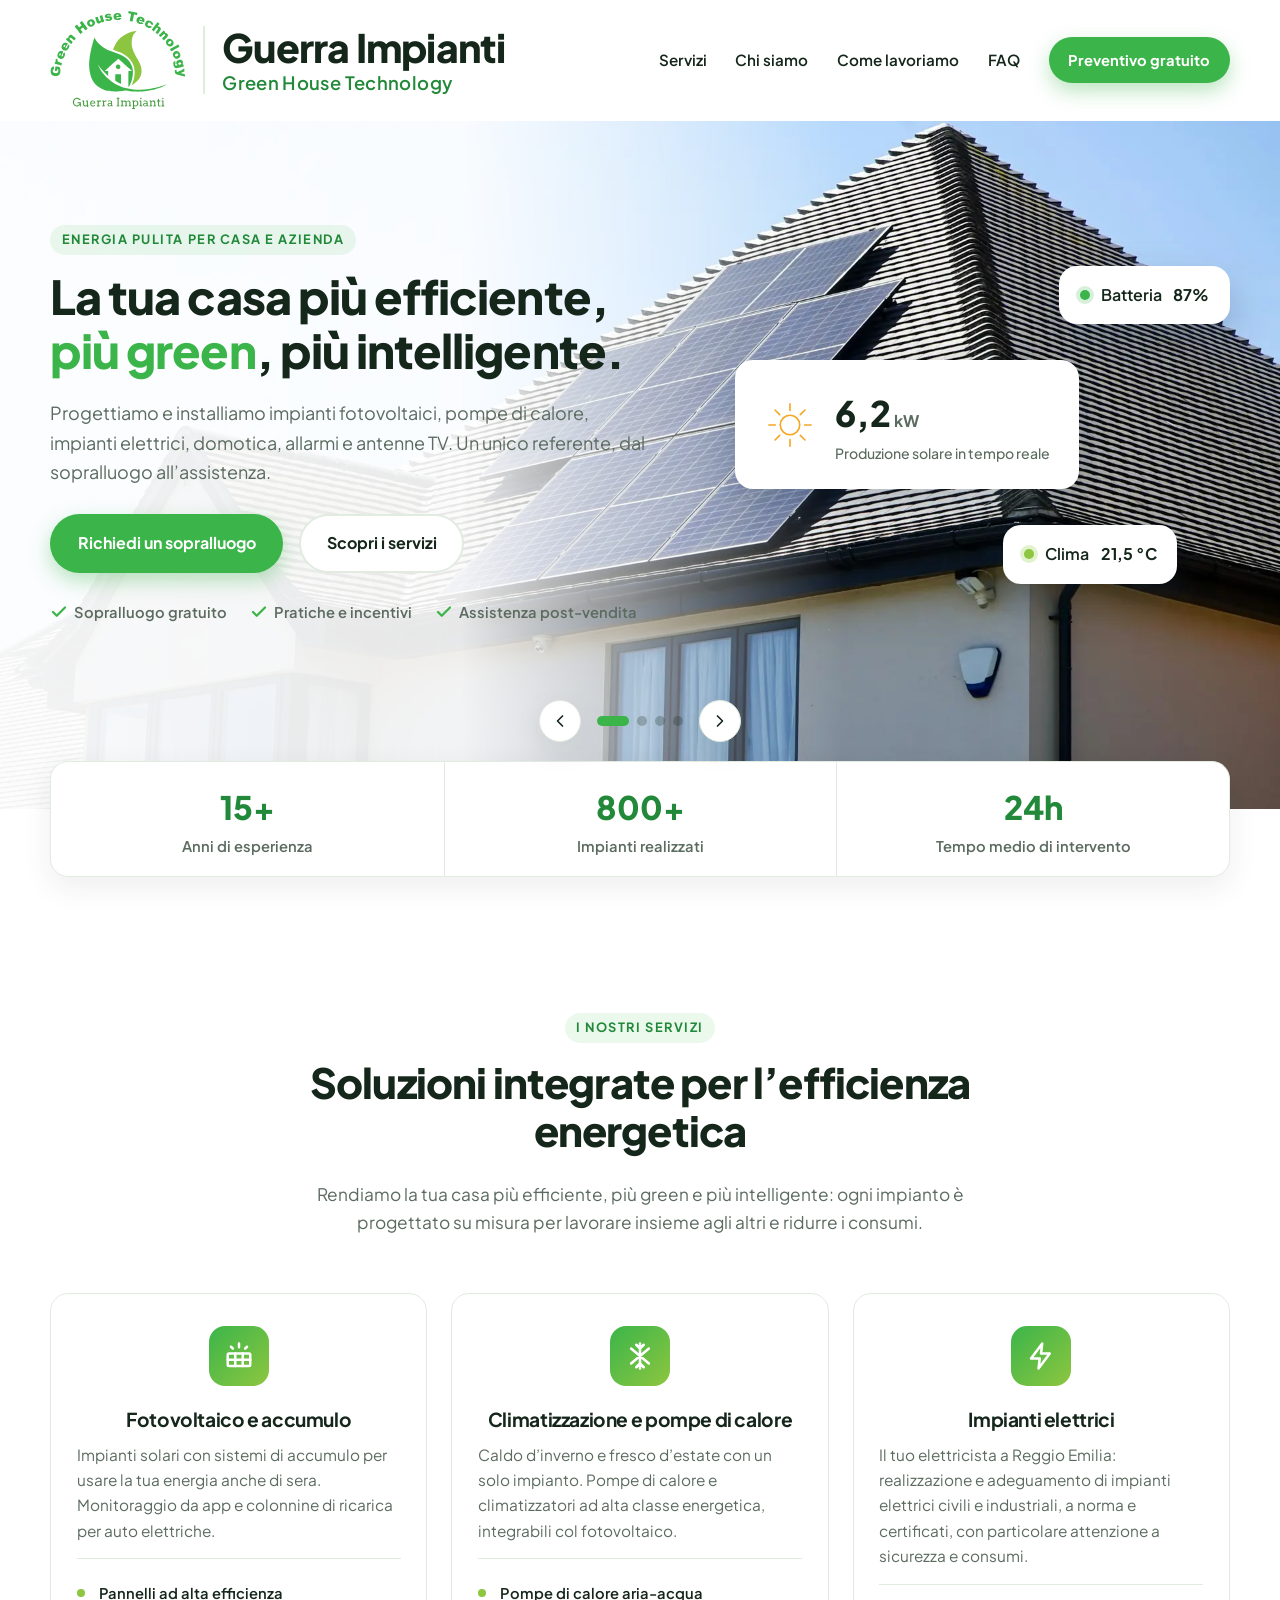
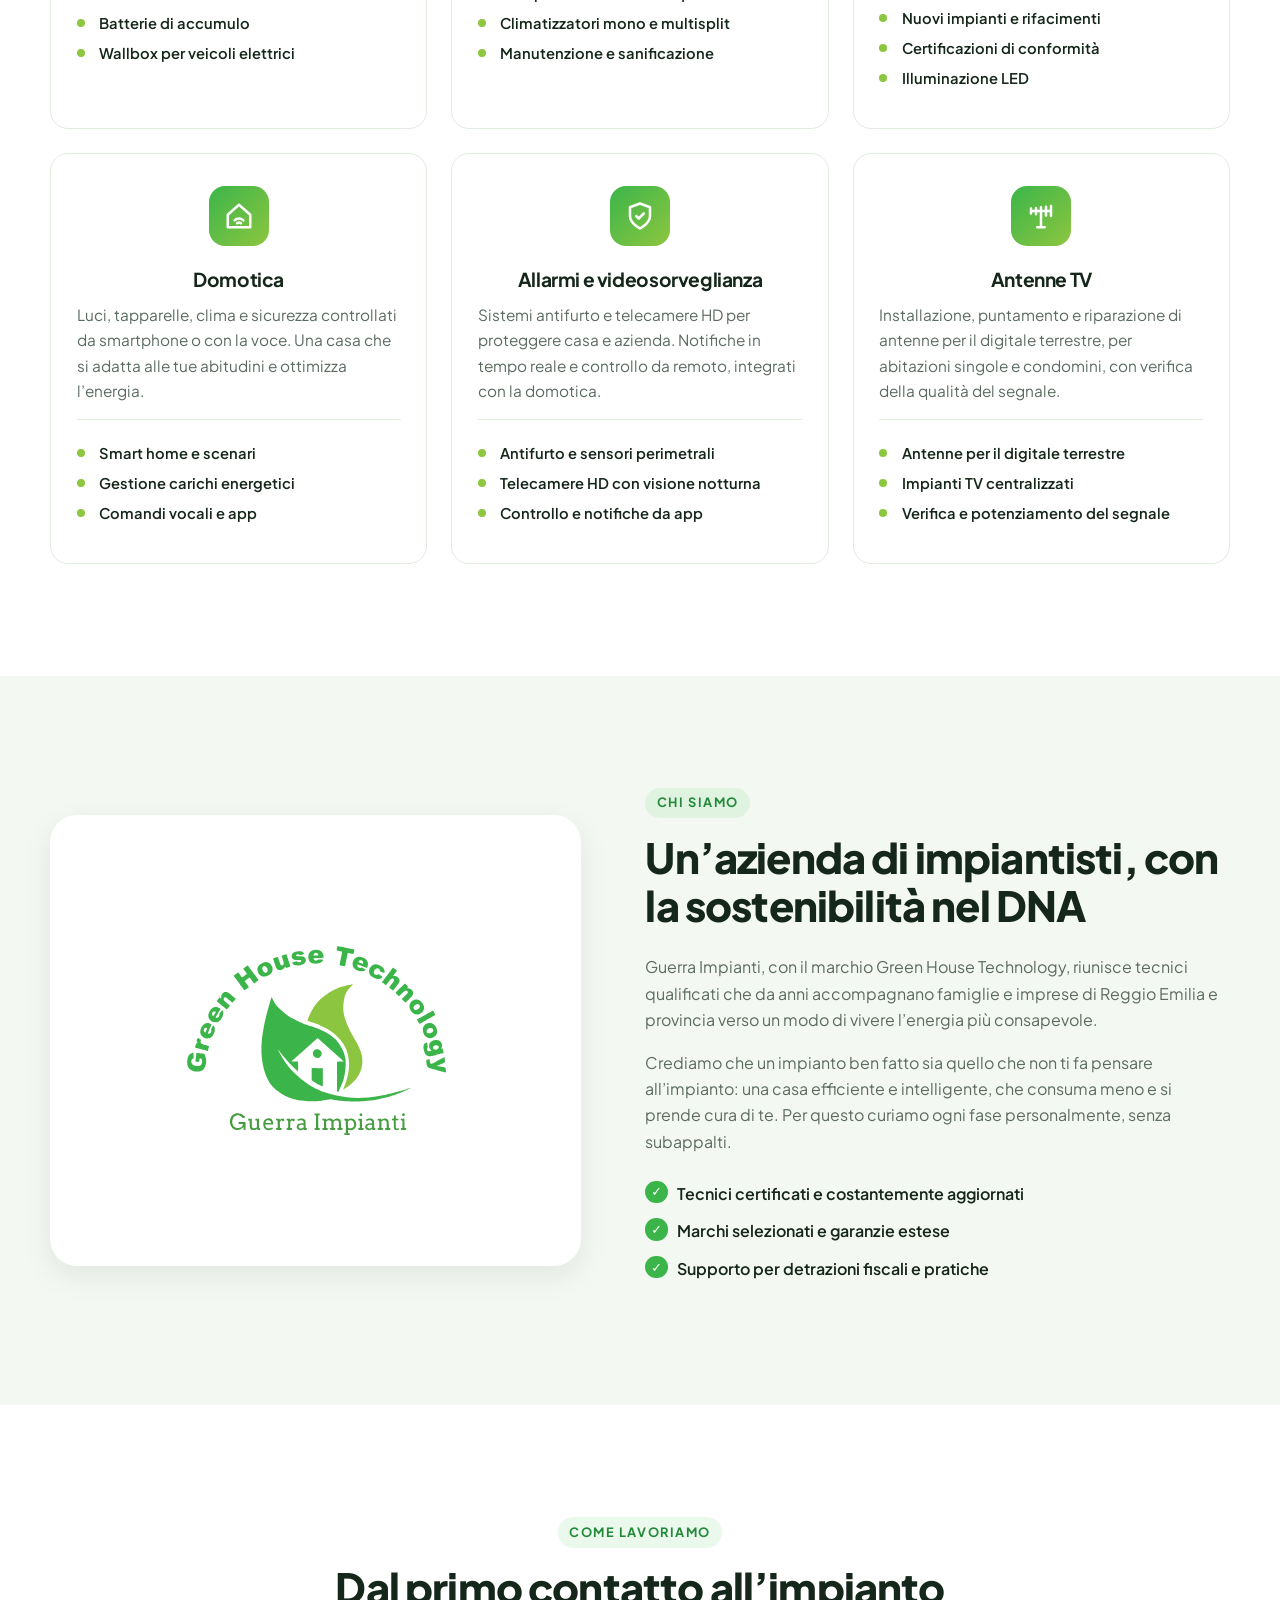
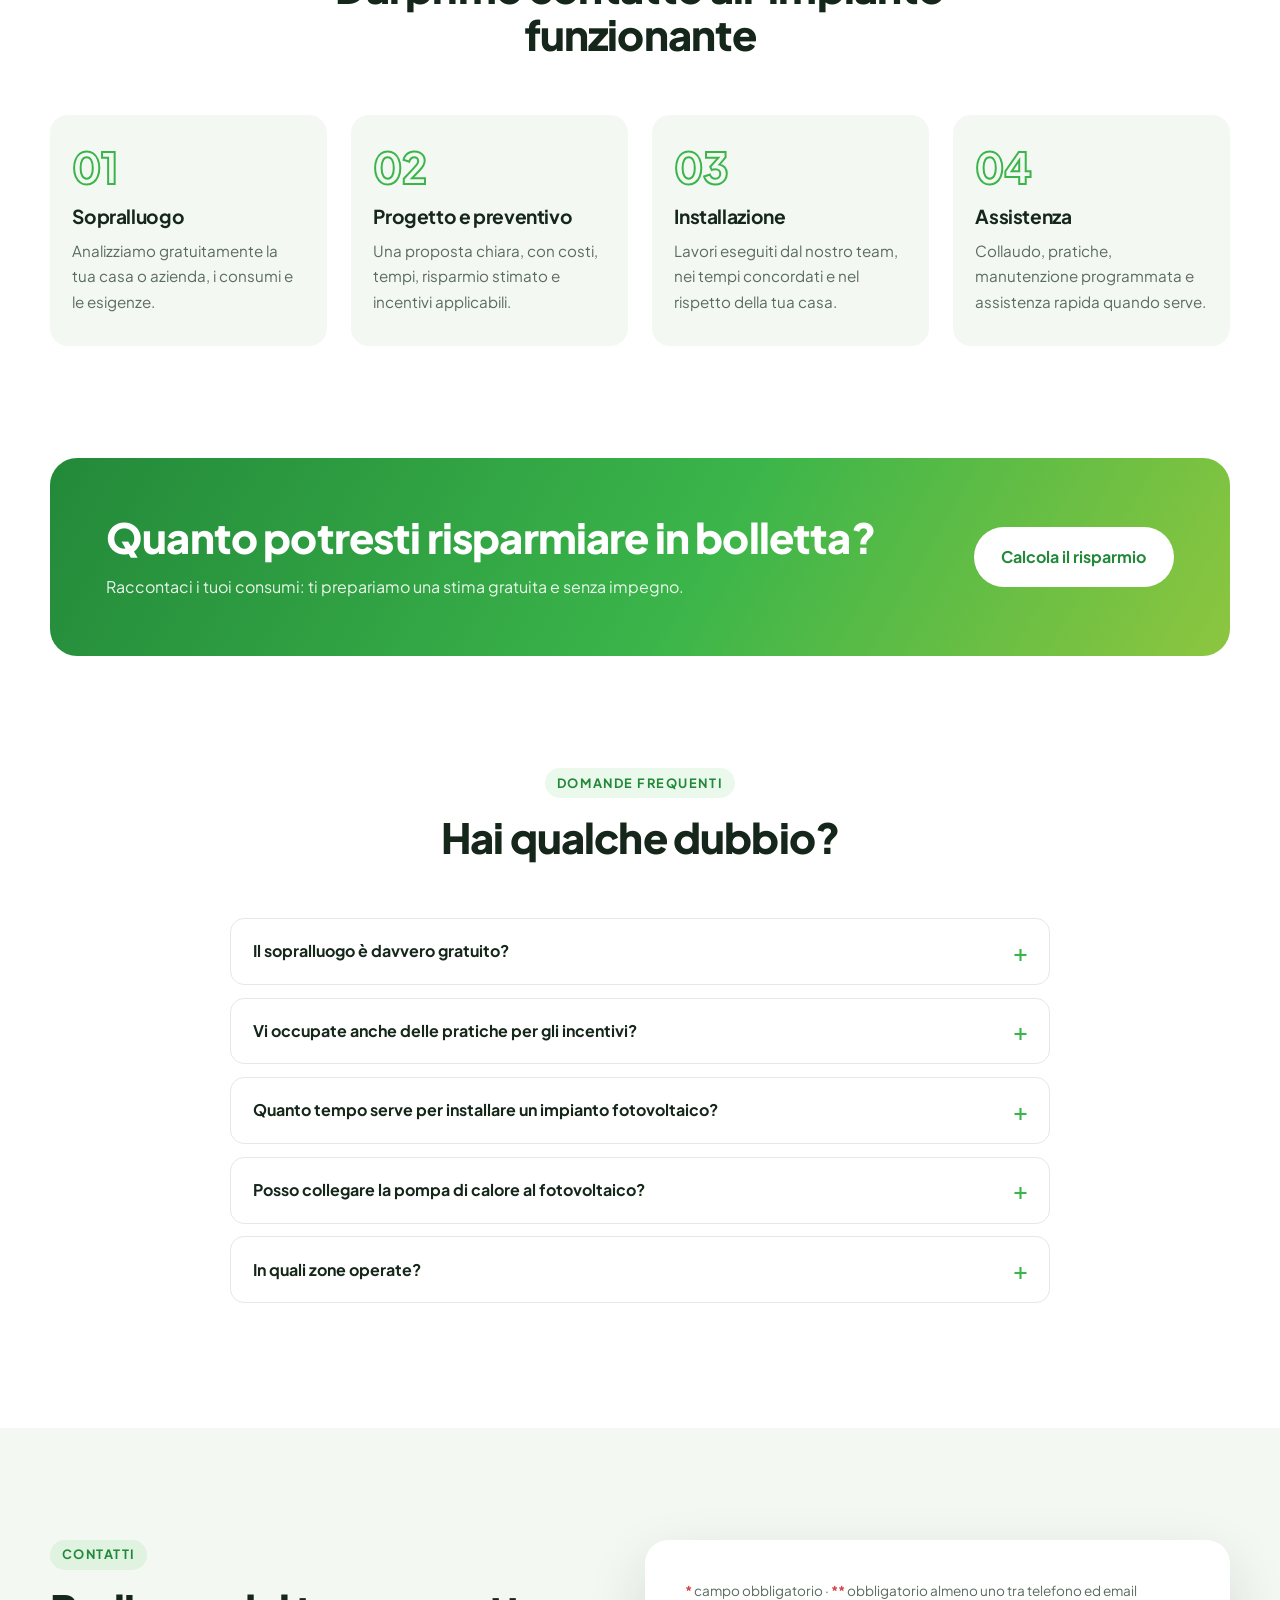
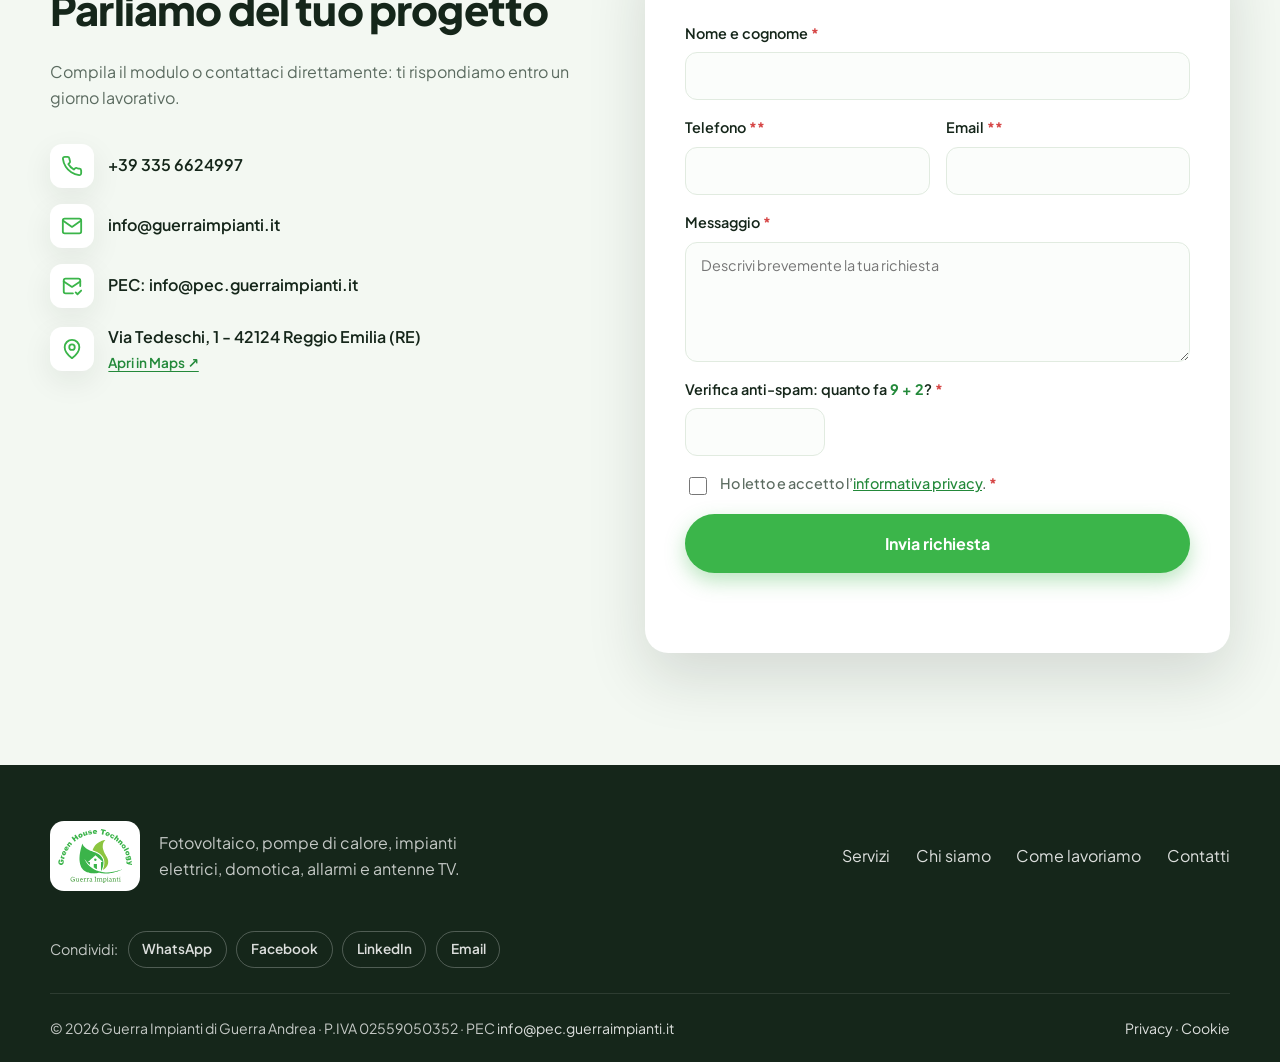
==== commit d15e3d7e: "Indirizzo nei contatti con link a Google Maps Co-Authored-By: Claude Opus 5.5 <noreply@anthropic.com" ====
--- a/index.html
+++ b/index.html
@@ -33,7 +33,7 @@
   <link rel="preload" as="image" type="image/webp" href="img/fotovoltaico-1920.webp" media="(min-width: 768px)" fetchpriority="high">
   <!-- font in locale (cartella fonts/): nessuna richiesta a Google Fonts -->
   <link rel="preload" as="font" type="font/woff2" href="fonts/plus-jakarta-sans-latin.woff2" crossorigin>
-  <link rel="stylesheet" href="css/style.css?v=19">
+  <link rel="stylesheet" href="css/style.css?v=20">
 
   <!-- Dati strutturati per Google: scheda dell'attività locale -->
   <script type="application/ld+json">
@@ -59,6 +59,7 @@
       "addressRegion": "RE",
       "addressCountry": "IT"
     },
+    "hasMap": "https://www.google.com/maps/search/?api=1&query=Via+Tedeschi+1%2C+42124+Reggio+Emilia+RE",
     "areaServed": { "@type": "AdministrativeArea", "name": "Provincia di Reggio Emilia" },
     "knowsAbout": ["Impianti fotovoltaici", "Sistemi di accumulo", "Pompe di calore", "Climatizzazione", "Impianti elettrici", "Domotica", "Allarmi", "Videosorveglianza", "Antenne TV", "Impianti TV centralizzati"],
     "hasOfferCatalog": {
@@ -514,7 +515,7 @@
             </li>
             <li>
               <svg viewBox="0 0 24 24"><path d="M12 22s8-6 8-12a8 8 0 0 0-16 0c0 6 8 12 8 12z"/><circle cx="12" cy="10" r="3"/></svg>
-              <span>Via Tedeschi, 1 - 42124 Reggio Emilia (RE)</span>
+              <a href="https://www.google.com/maps/search/?api=1&amp;query=Via+Tedeschi+1%2C+42124+Reggio+Emilia+RE" target="_blank" rel="noopener" aria-label="Via Tedeschi, 1 - 42124 Reggio Emilia (RE): apri in Google Maps (nuova scheda)">Via Tedeschi, 1 - 42124 Reggio Emilia (RE)<small class="contact__map">Apri in Maps ↗</small></a>
             </li>
           </ul>
         </div>
--- a/css/style.css
+++ b/css/style.css
@@ -439,6 +439,7 @@
 }
 .contact__list a { color: var(--ink); text-decoration: none; }
 .contact__list a:hover { color: var(--green-dark); }
+.contact__map { display: block; margin-top: .15rem; font-size: .85rem; color: var(--green-dark); text-decoration: underline; text-underline-offset: 3px; }
 
 .form { background: #fff; padding: clamp(1.5rem, 4vw, 2.5rem); border-radius: calc(var(--radius) * 1.3); box-shadow: var(--shadow-lg); }
 .form__row { display: grid; grid-template-columns: 1fr 1fr; gap: 1rem; }
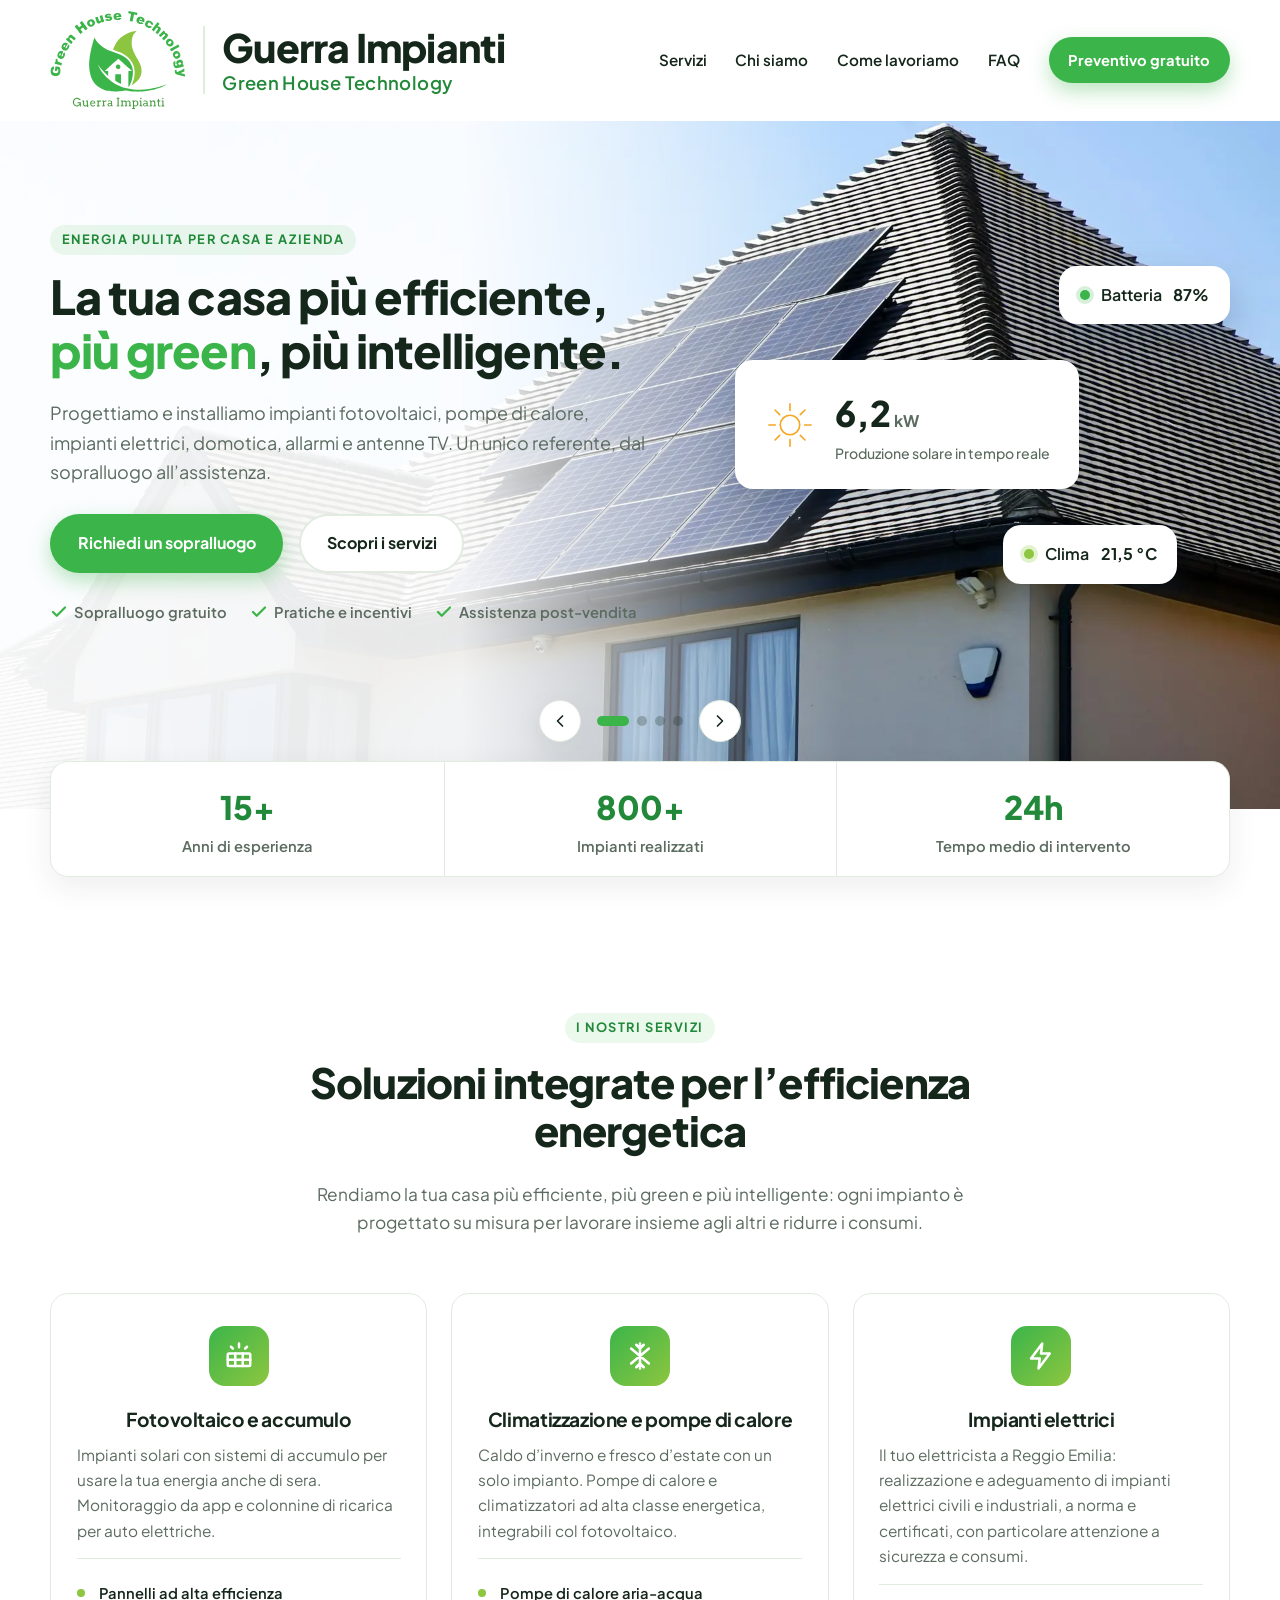
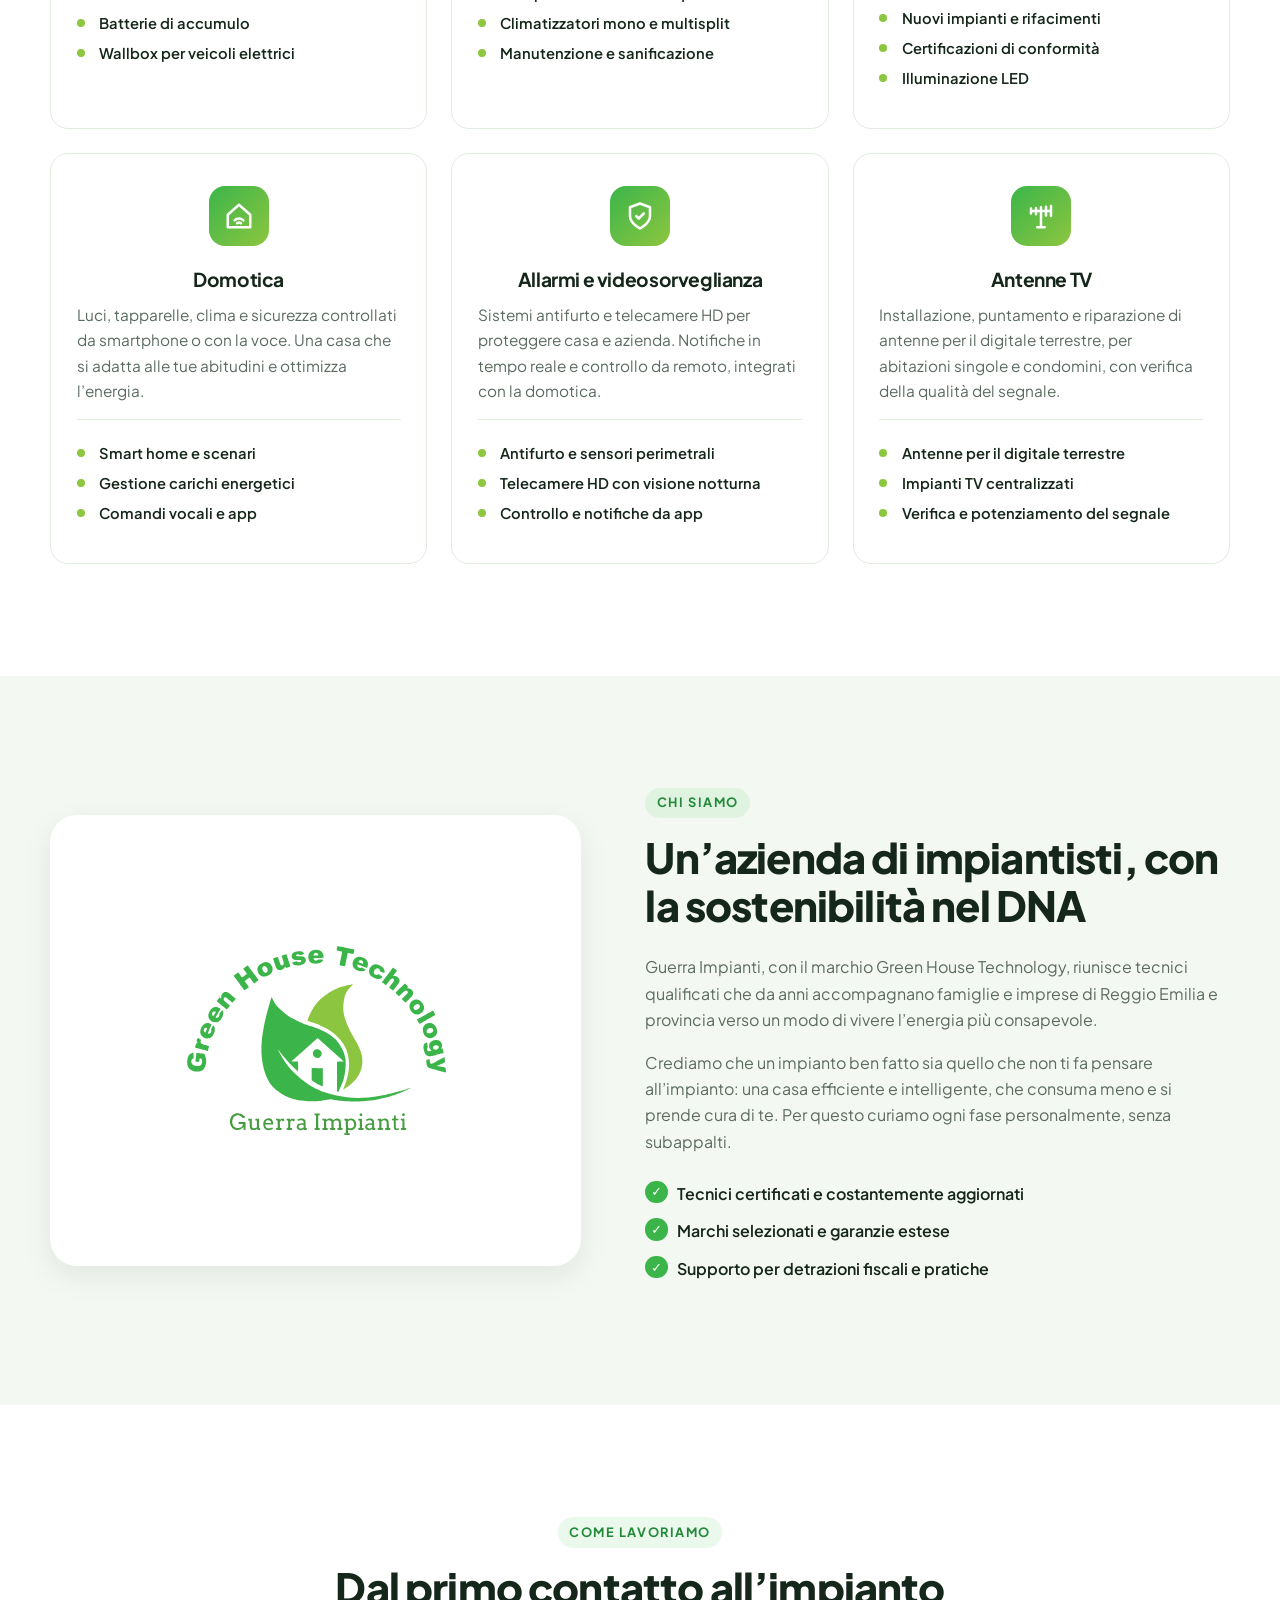
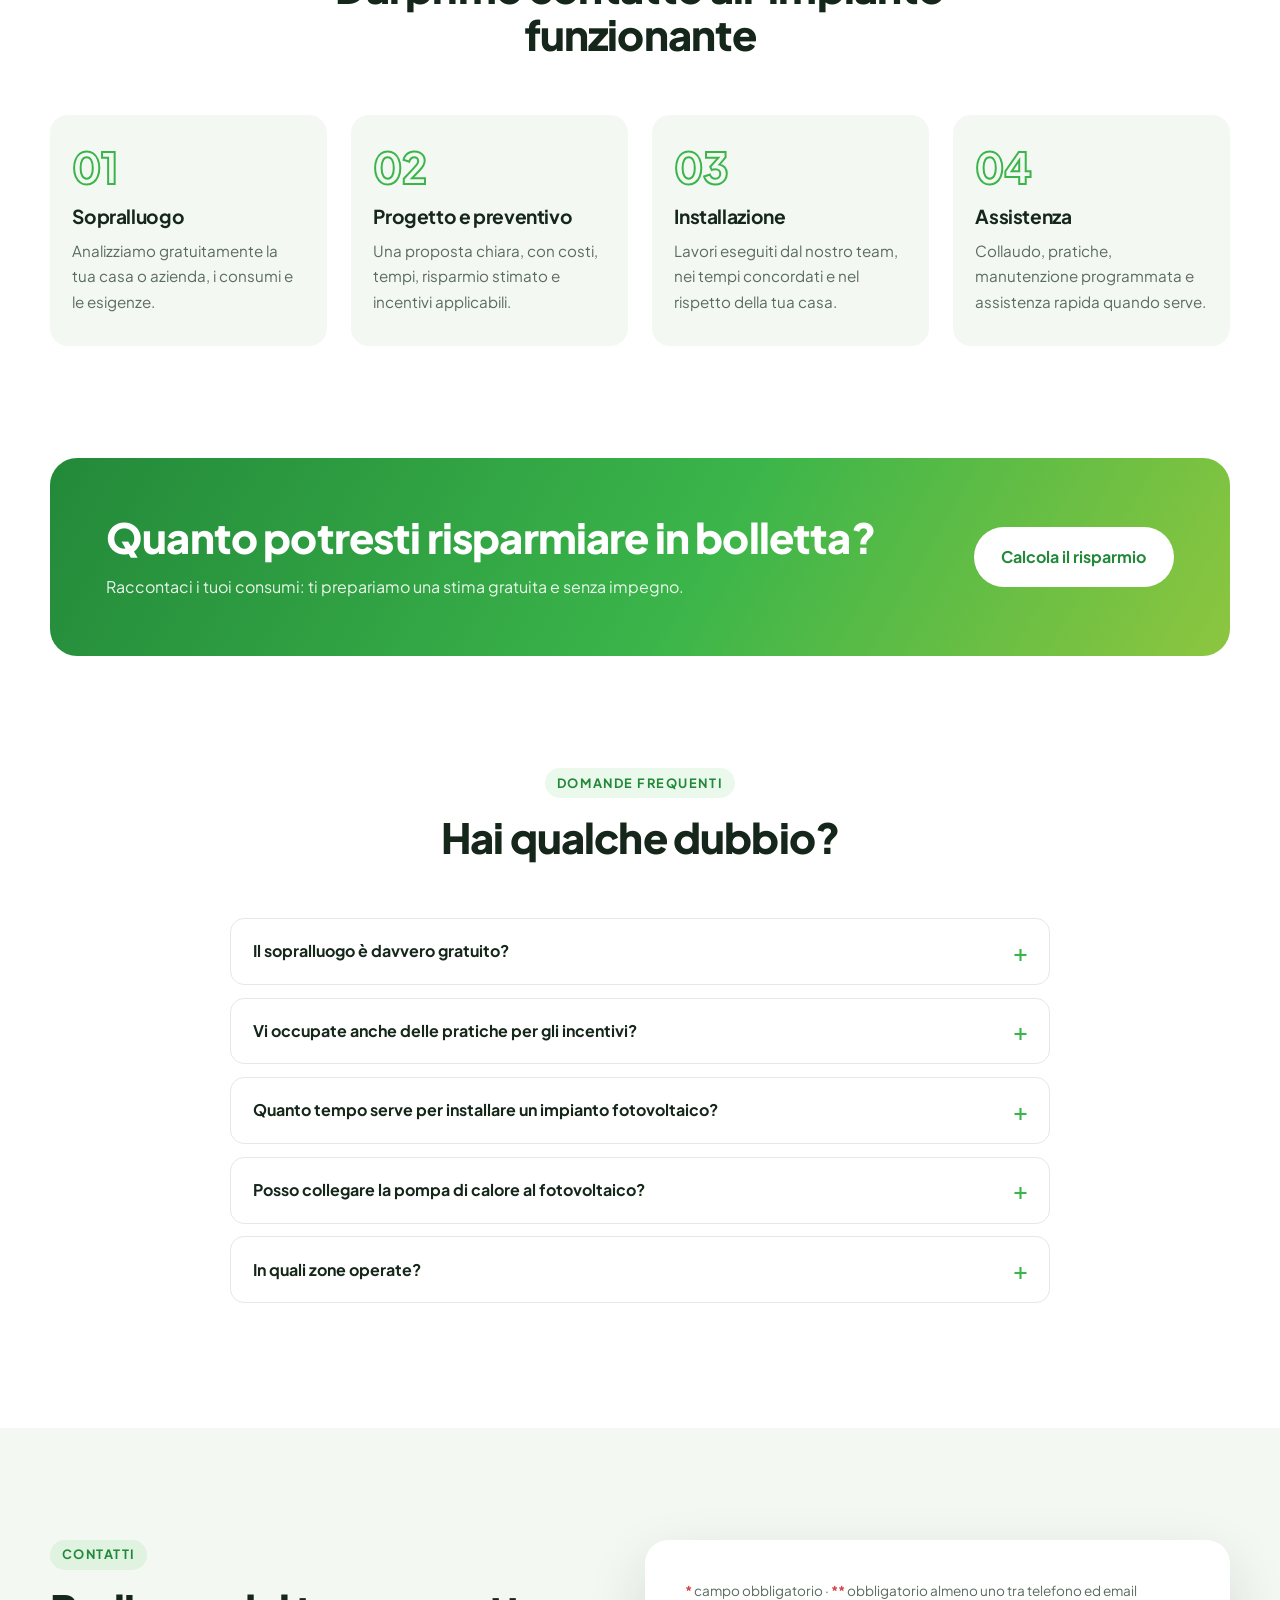
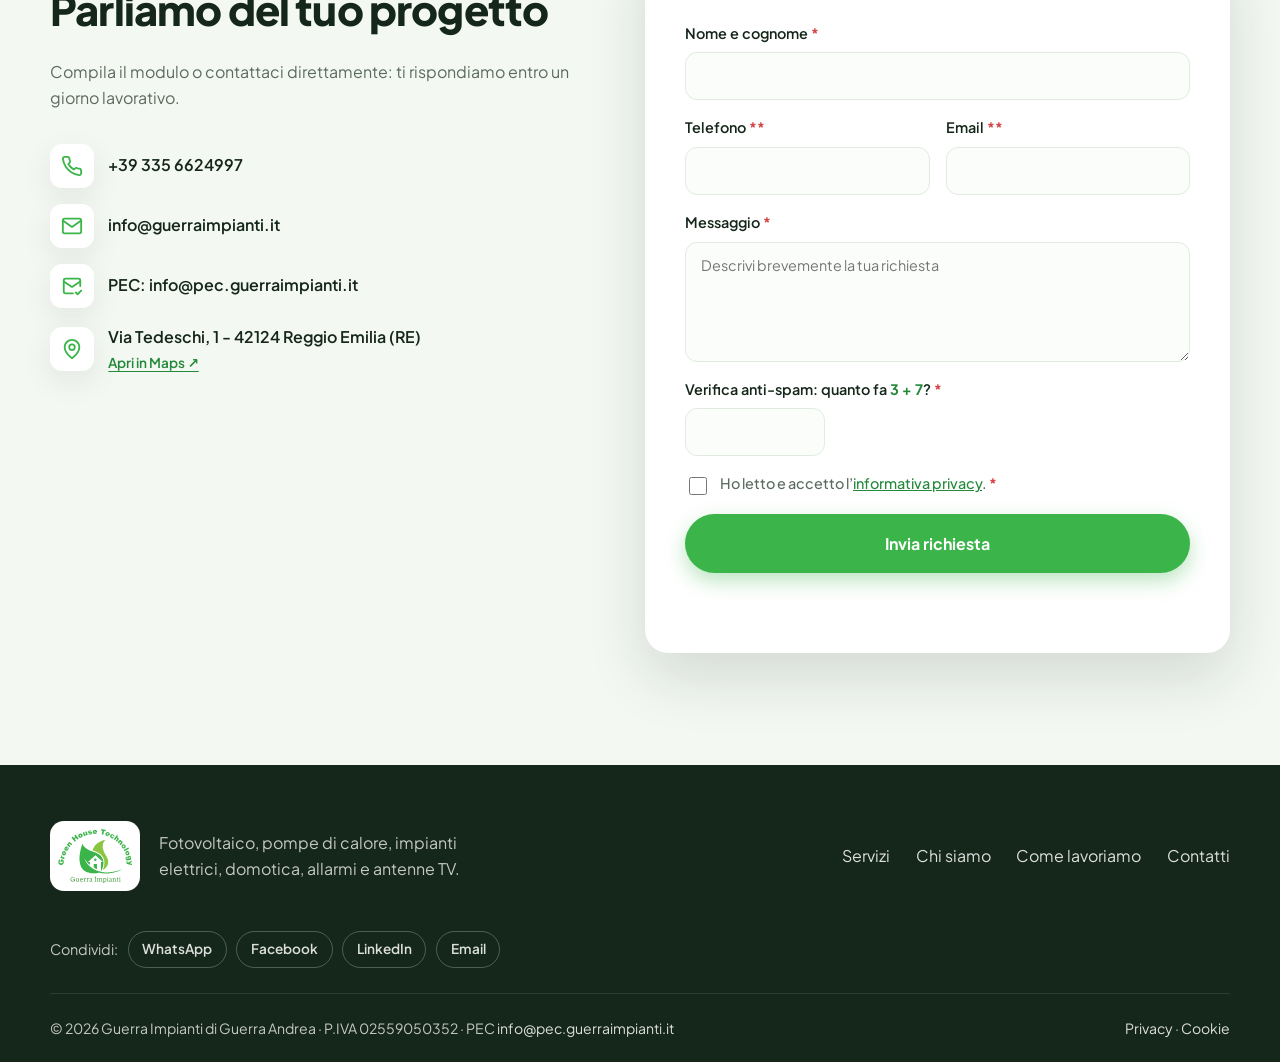
==== commit 10c2e397: "Indirizzo: Mappe di Apple su iOS, scelta dell'app su Android Co-Authored-By: Claude Opus 5.5 <norepl" ====
--- a/index.html
+++ b/index.html
@@ -515,7 +515,7 @@
             </li>
             <li>
               <svg viewBox="0 0 24 24"><path d="M12 22s8-6 8-12a8 8 0 0 0-16 0c0 6 8 12 8 12z"/><circle cx="12" cy="10" r="3"/></svg>
-              <a href="https://www.google.com/maps/search/?api=1&amp;query=Via+Tedeschi+1%2C+42124+Reggio+Emilia+RE" target="_blank" rel="noopener" aria-label="Via Tedeschi, 1 - 42124 Reggio Emilia (RE): apri in Google Maps (nuova scheda)">Via Tedeschi, 1 - 42124 Reggio Emilia (RE)<small class="contact__map">Apri in Maps ↗</small></a>
+              <a class="js-map-link" href="https://www.google.com/maps/search/?api=1&amp;query=Via+Tedeschi+1%2C+42124+Reggio+Emilia+RE" target="_blank" rel="noopener" aria-label="Via Tedeschi, 1 - 42124 Reggio Emilia (RE): apri in Google Maps (nuova scheda)">Via Tedeschi, 1 - 42124 Reggio Emilia (RE)<small class="contact__map">Apri in Maps ↗</small></a>
             </li>
           </ul>
         </div>
@@ -620,6 +620,6 @@
     <svg viewBox="0 0 24 24"><path d="m18 15-6-6-6 6"/></svg>
   </a>
 
-  <script src="js/main.js?v=9"></script>
+  <script src="js/main.js?v=10"></script>
 </body>
 </html>
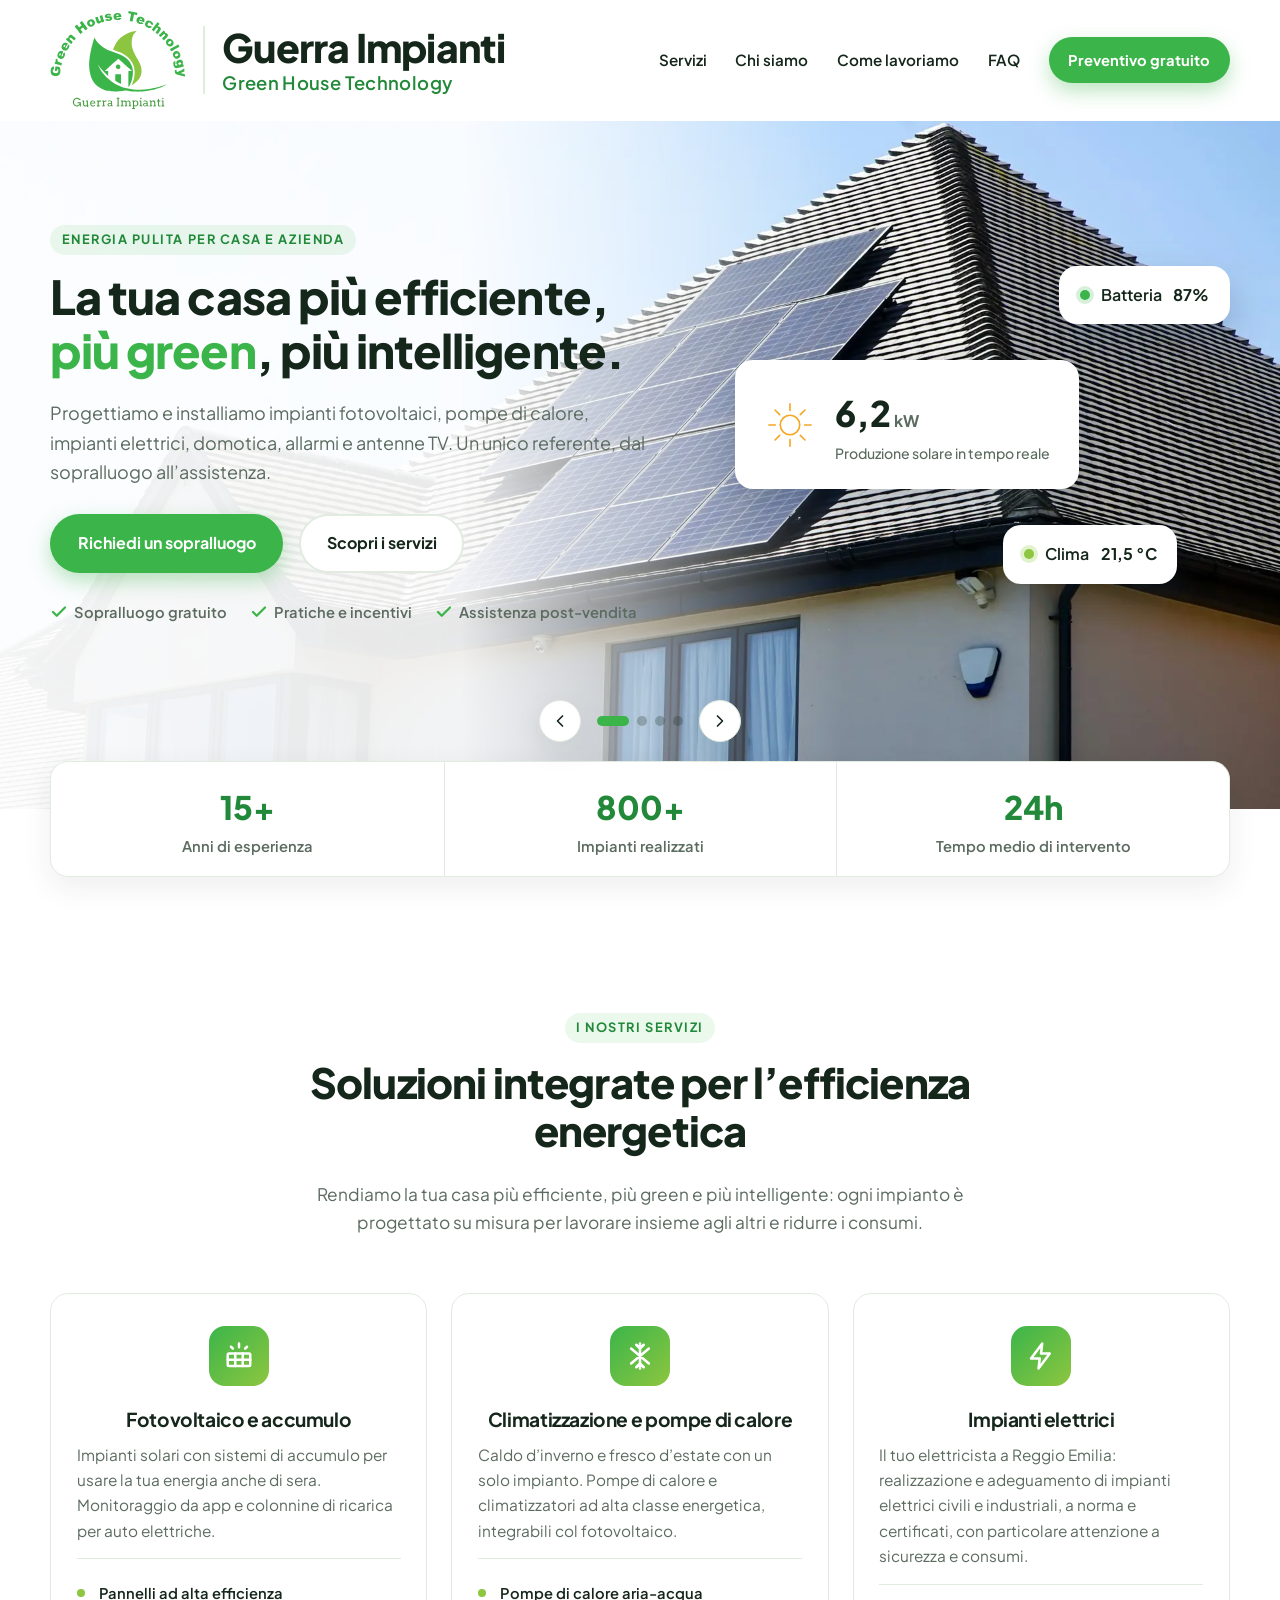
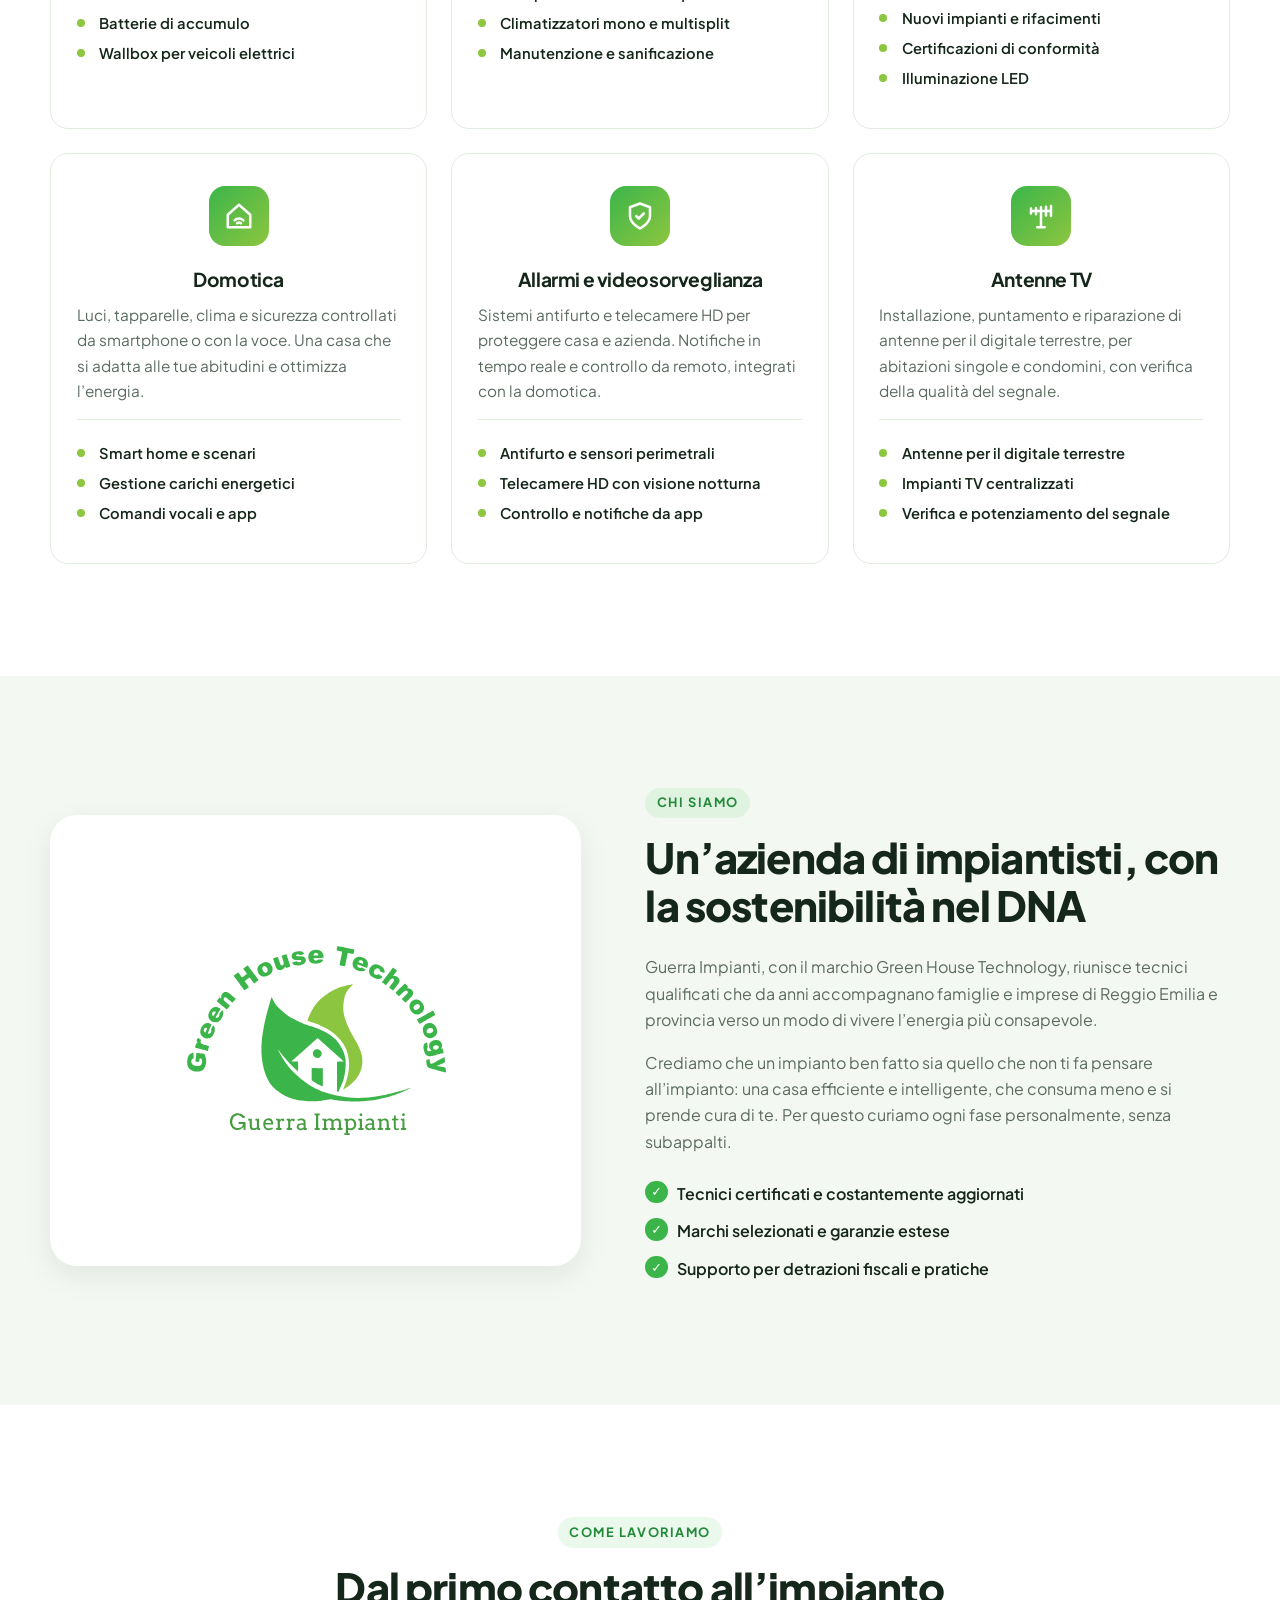
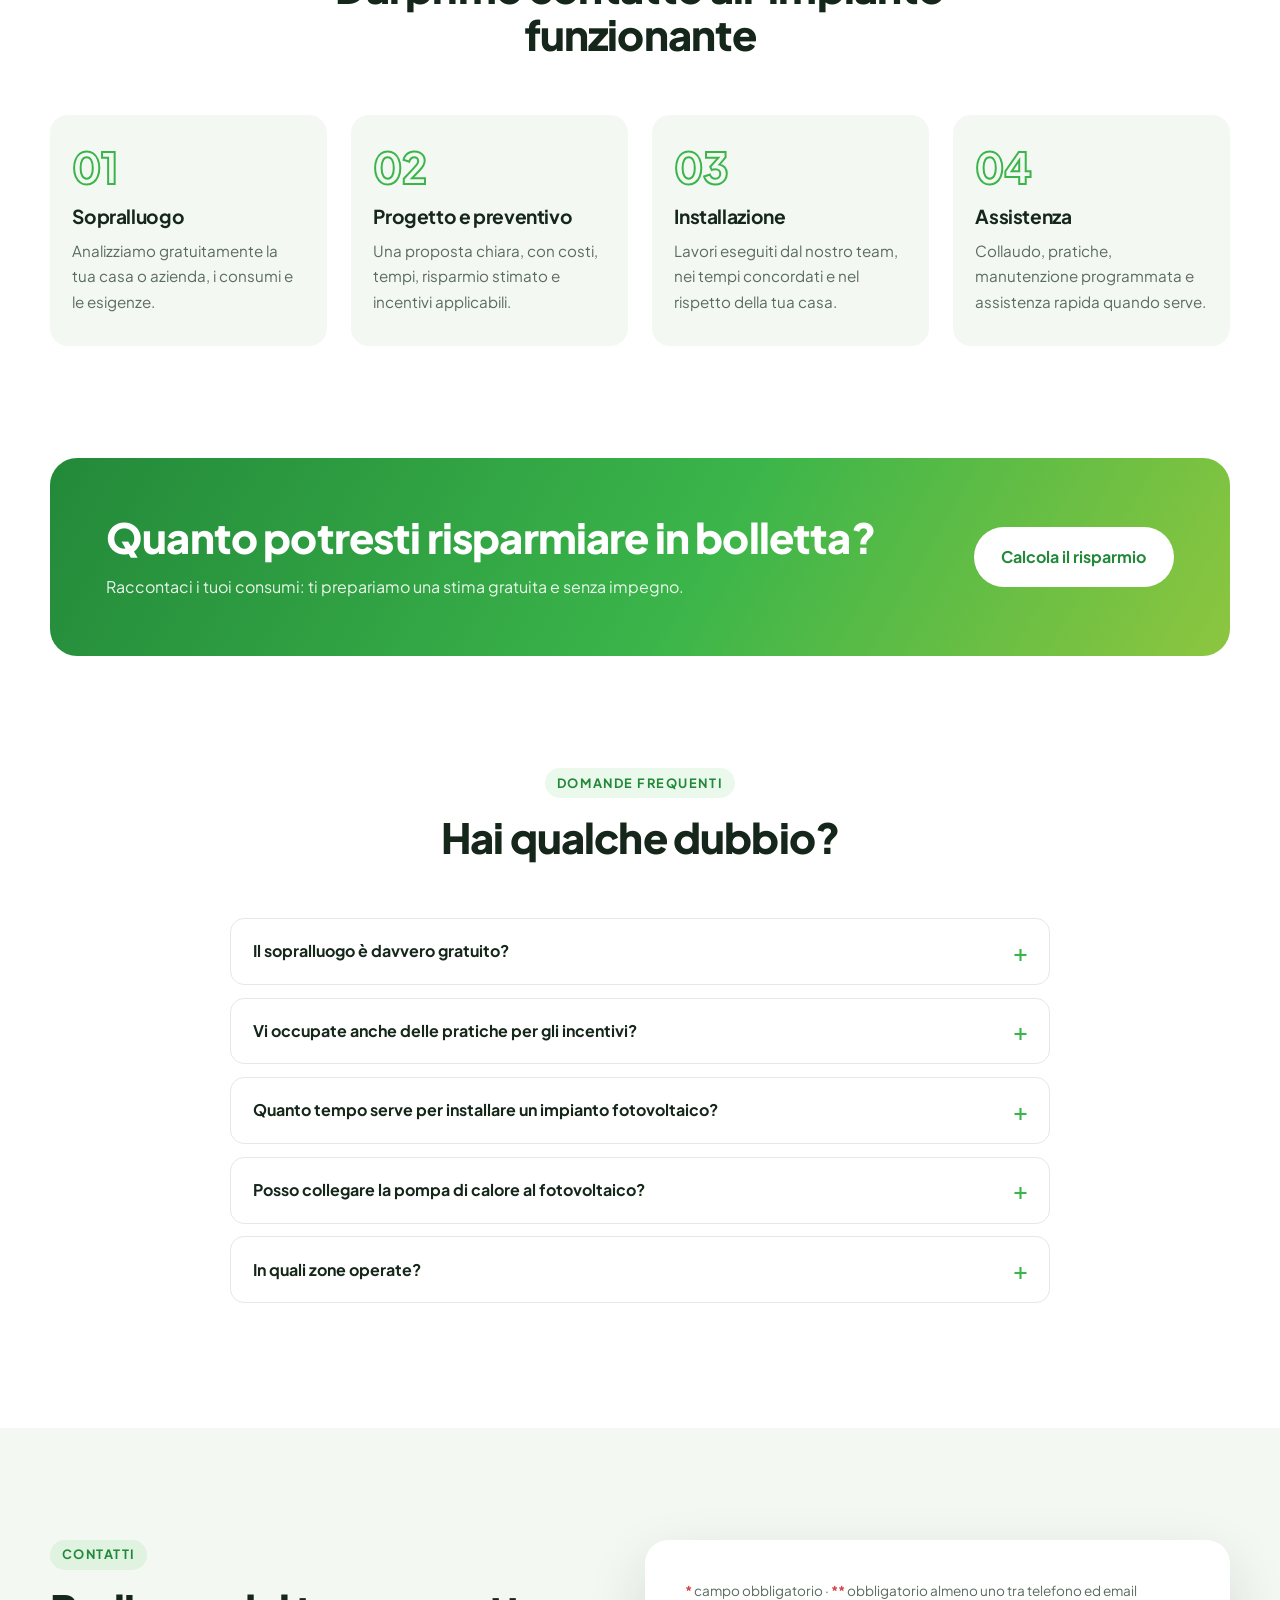
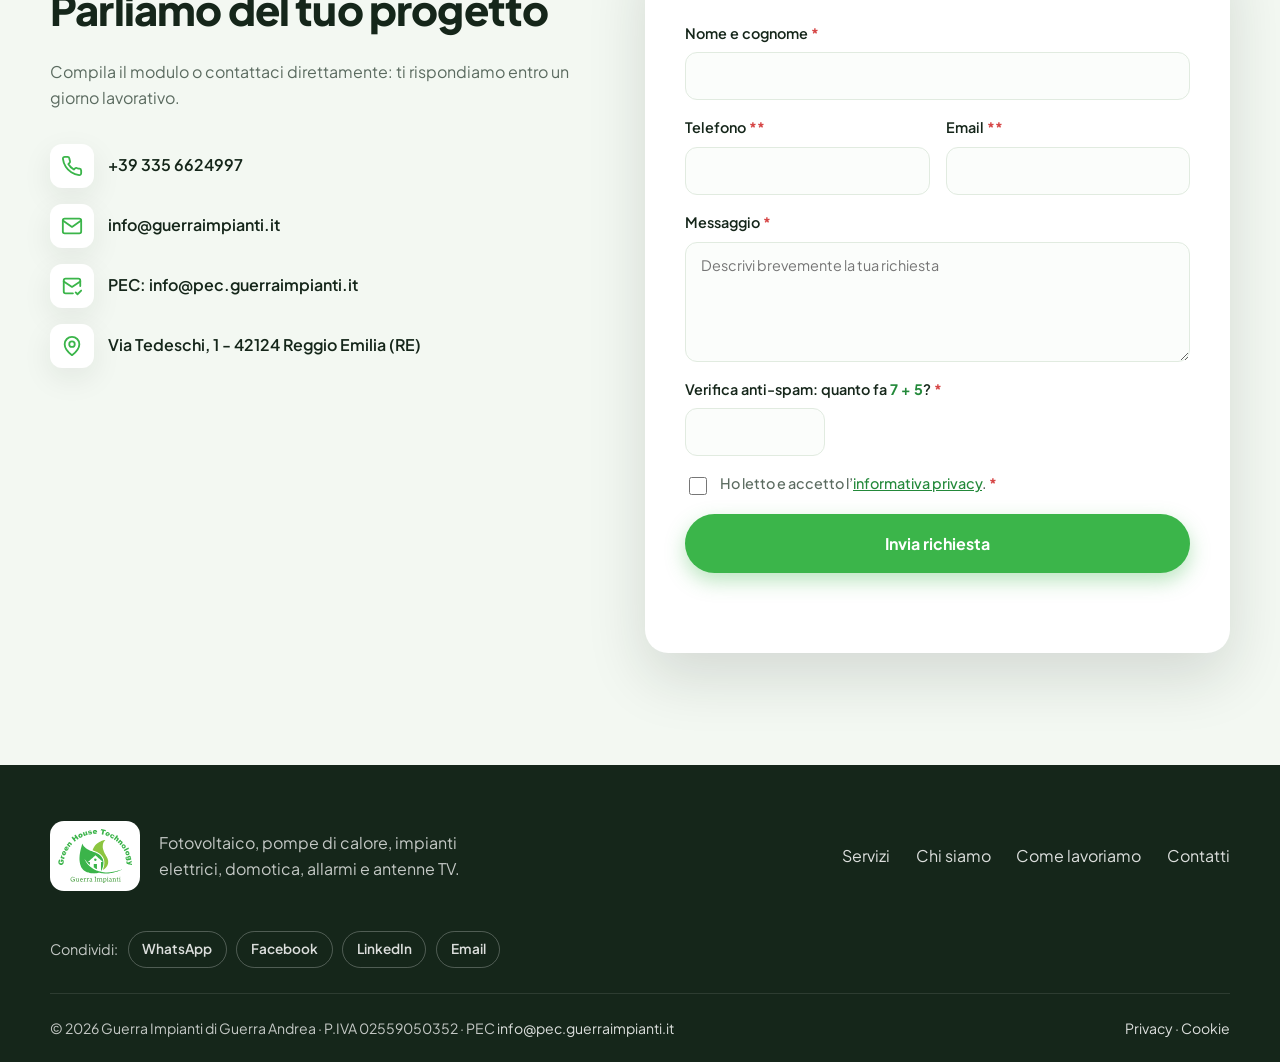
==== commit 902e9f61: "Link alle mappe direttamente sulla scritta dell'indirizzo Co-Authored-By: Claude Opus 5.5 <noreply@a" ====
--- a/index.html
+++ b/index.html
@@ -33,7 +33,7 @@
   <link rel="preload" as="image" type="image/webp" href="img/fotovoltaico-1920.webp" media="(min-width: 768px)" fetchpriority="high">
   <!-- font in locale (cartella fonts/): nessuna richiesta a Google Fonts -->
   <link rel="preload" as="font" type="font/woff2" href="fonts/plus-jakarta-sans-latin.woff2" crossorigin>
-  <link rel="stylesheet" href="css/style.css?v=20">
+  <link rel="stylesheet" href="css/style.css?v=21">
 
   <!-- Dati strutturati per Google: scheda dell'attività locale -->
   <script type="application/ld+json">
@@ -515,7 +515,7 @@
             </li>
             <li>
               <svg viewBox="0 0 24 24"><path d="M12 22s8-6 8-12a8 8 0 0 0-16 0c0 6 8 12 8 12z"/><circle cx="12" cy="10" r="3"/></svg>
-              <a class="js-map-link" href="https://www.google.com/maps/search/?api=1&amp;query=Via+Tedeschi+1%2C+42124+Reggio+Emilia+RE" target="_blank" rel="noopener" aria-label="Via Tedeschi, 1 - 42124 Reggio Emilia (RE): apri in Google Maps (nuova scheda)">Via Tedeschi, 1 - 42124 Reggio Emilia (RE)<small class="contact__map">Apri in Maps ↗</small></a>
+              <a class="js-map-link" href="https://www.google.com/maps/search/?api=1&amp;query=Via+Tedeschi+1%2C+42124+Reggio+Emilia+RE" target="_blank" rel="noopener" aria-label="Via Tedeschi, 1 - 42124 Reggio Emilia (RE): apri in Google Maps (nuova scheda)">Via Tedeschi, 1 - 42124 Reggio Emilia (RE)</a>
             </li>
           </ul>
         </div>
--- a/css/style.css
+++ b/css/style.css
@@ -439,7 +439,6 @@
 }
 .contact__list a { color: var(--ink); text-decoration: none; }
 .contact__list a:hover { color: var(--green-dark); }
-.contact__map { display: block; margin-top: .15rem; font-size: .85rem; color: var(--green-dark); text-decoration: underline; text-underline-offset: 3px; }
 
 .form { background: #fff; padding: clamp(1.5rem, 4vw, 2.5rem); border-radius: calc(var(--radius) * 1.3); box-shadow: var(--shadow-lg); }
 .form__row { display: grid; grid-template-columns: 1fr 1fr; gap: 1rem; }
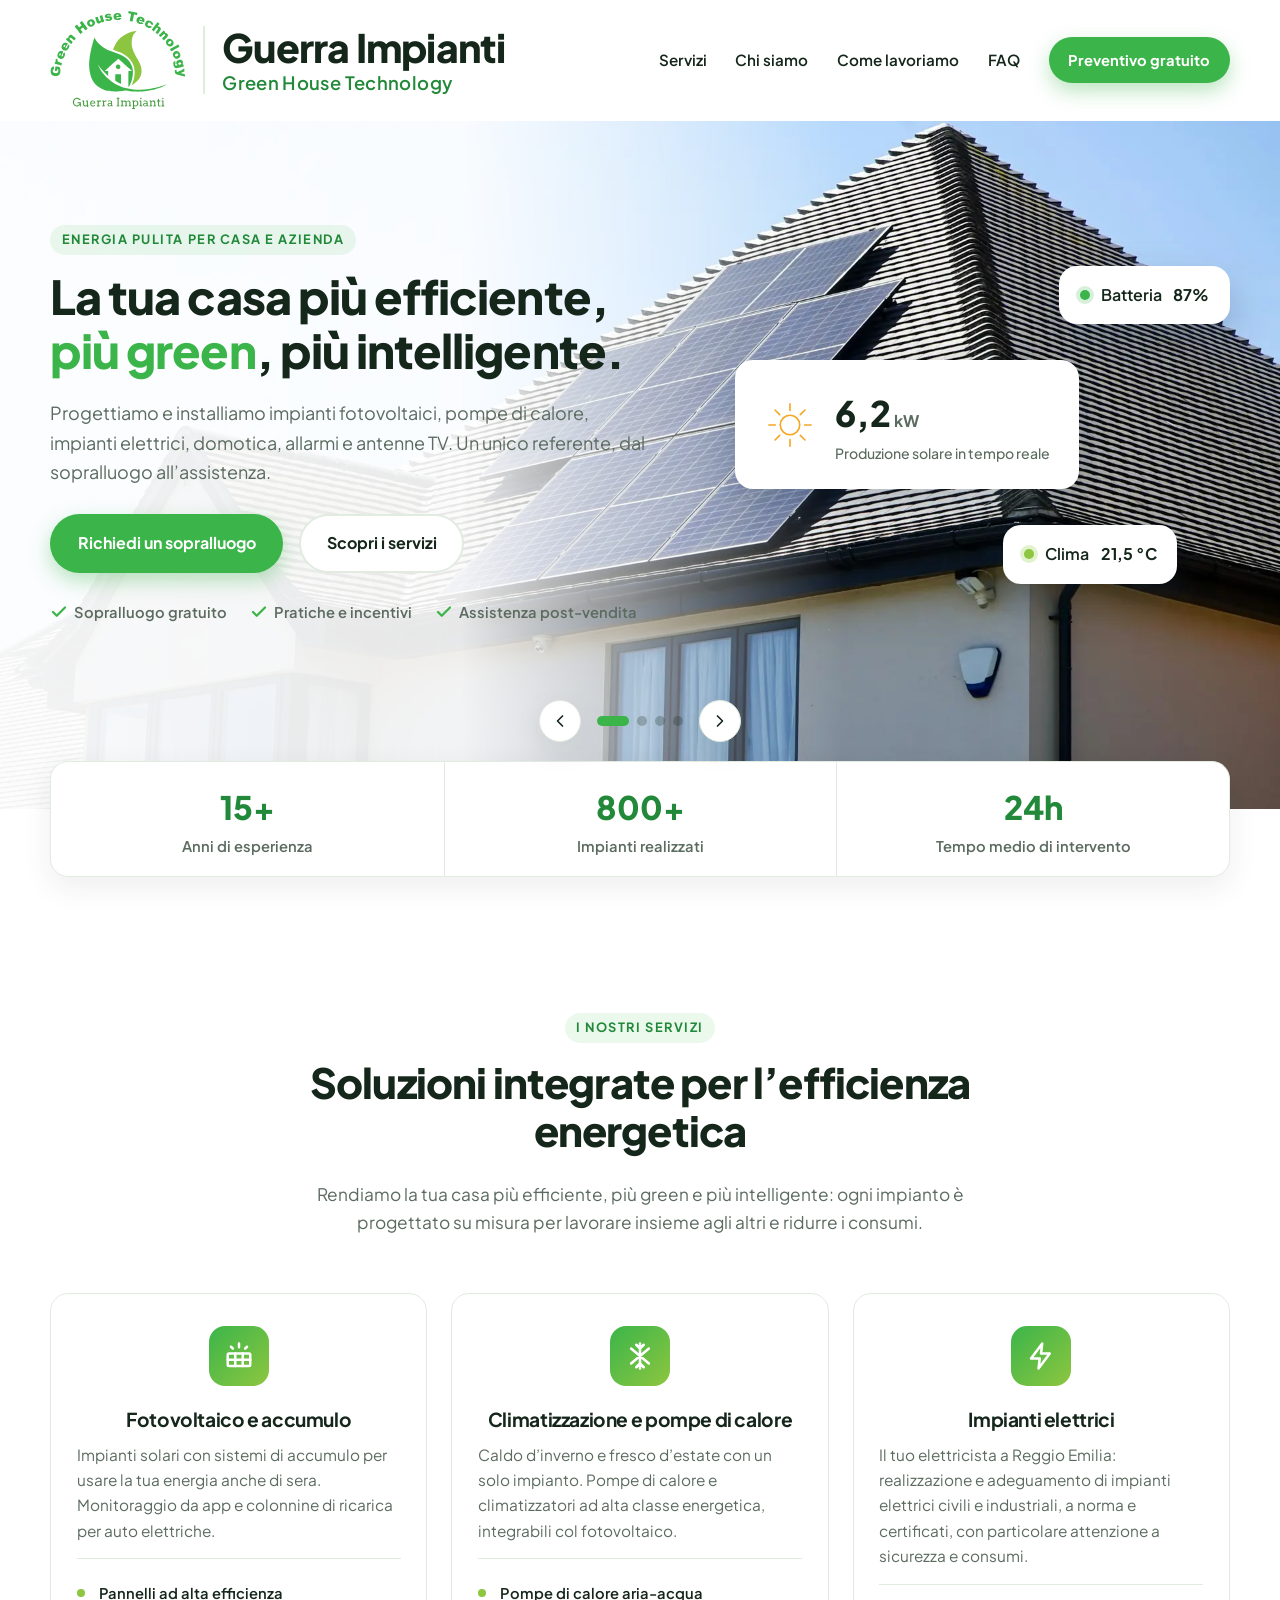
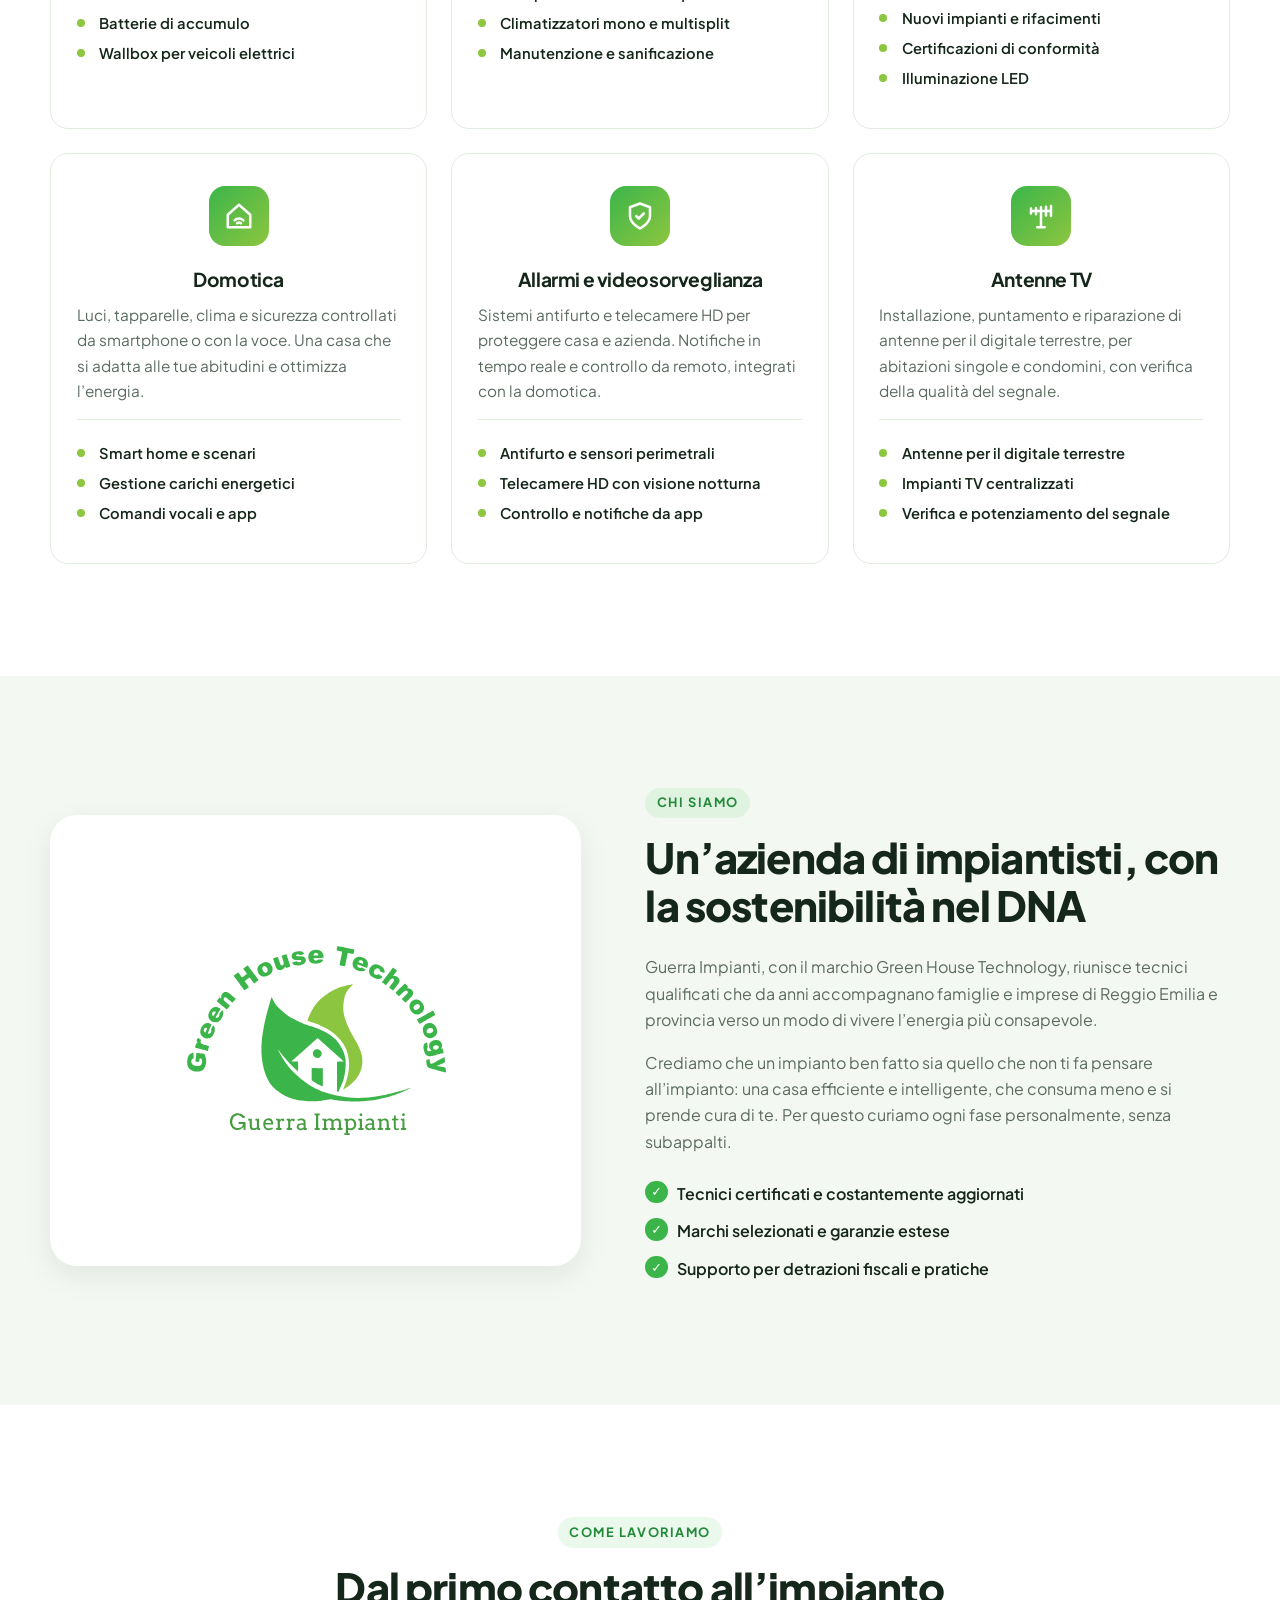
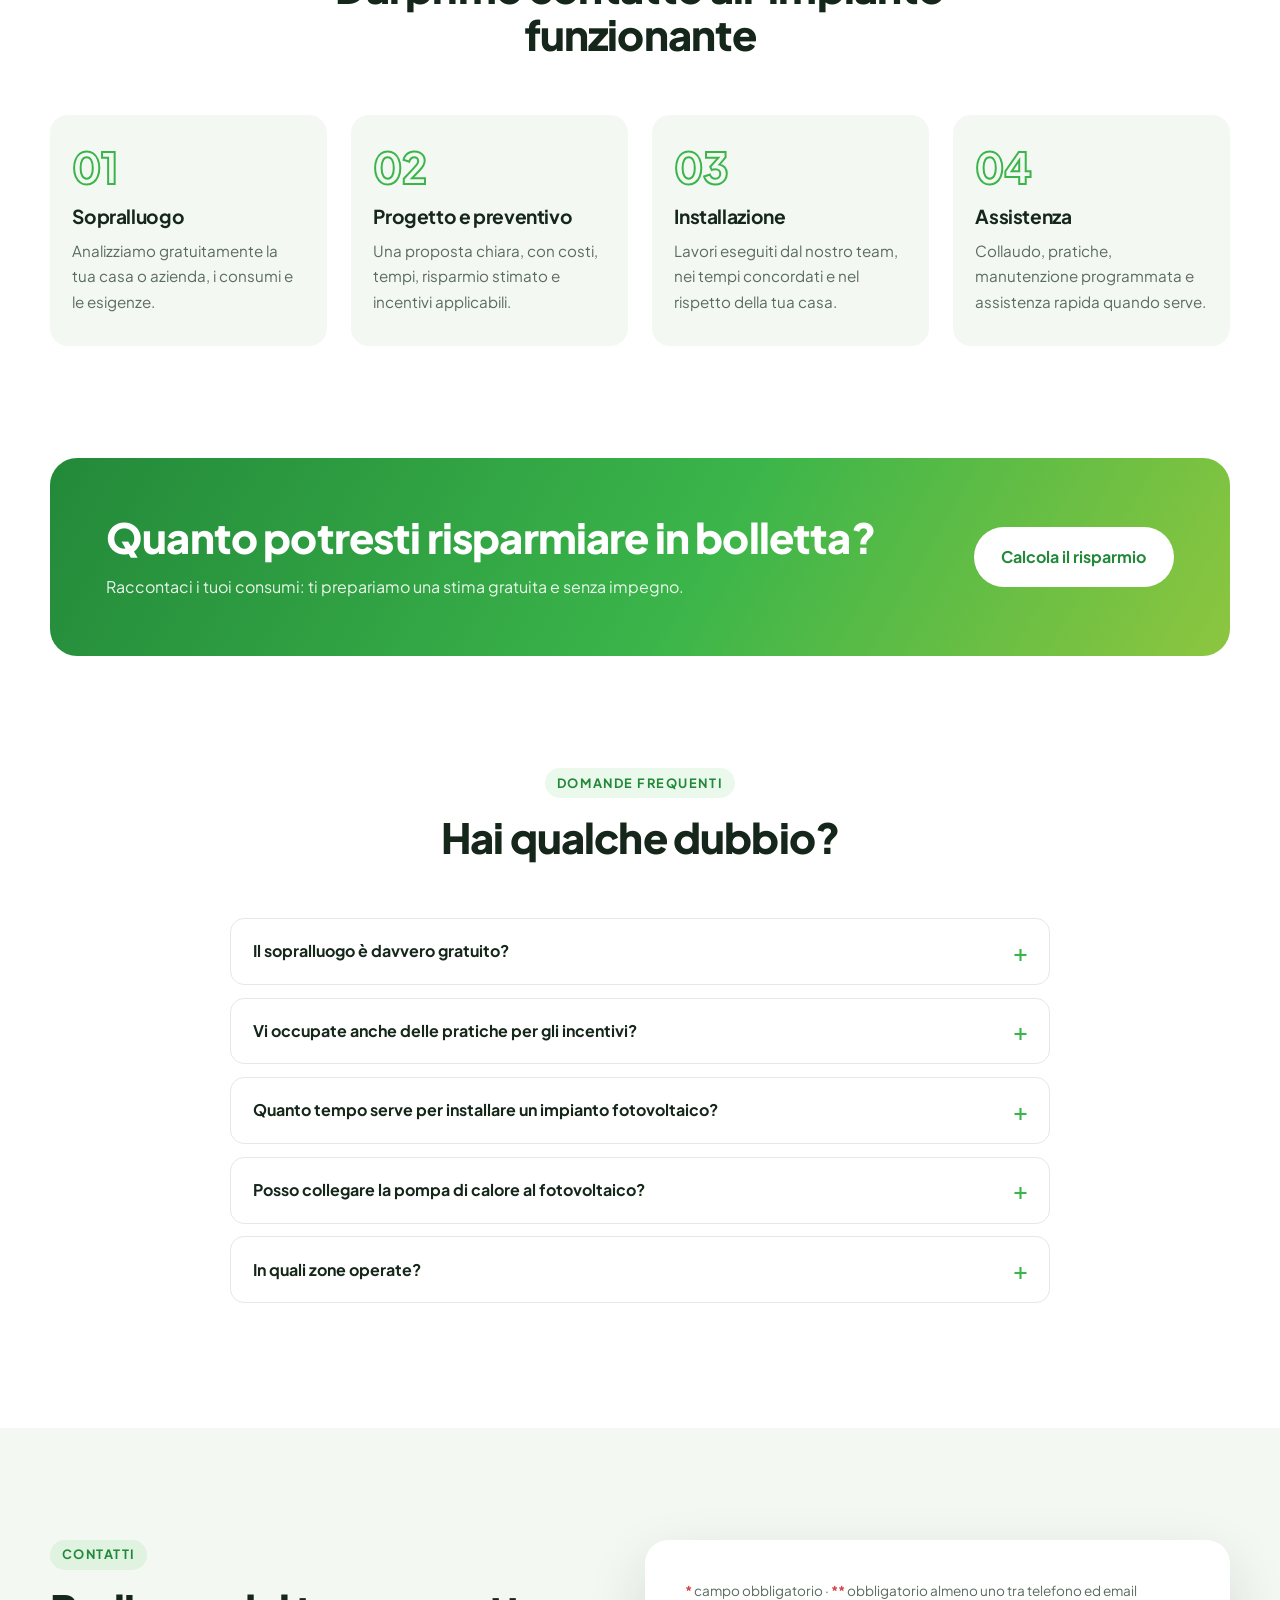
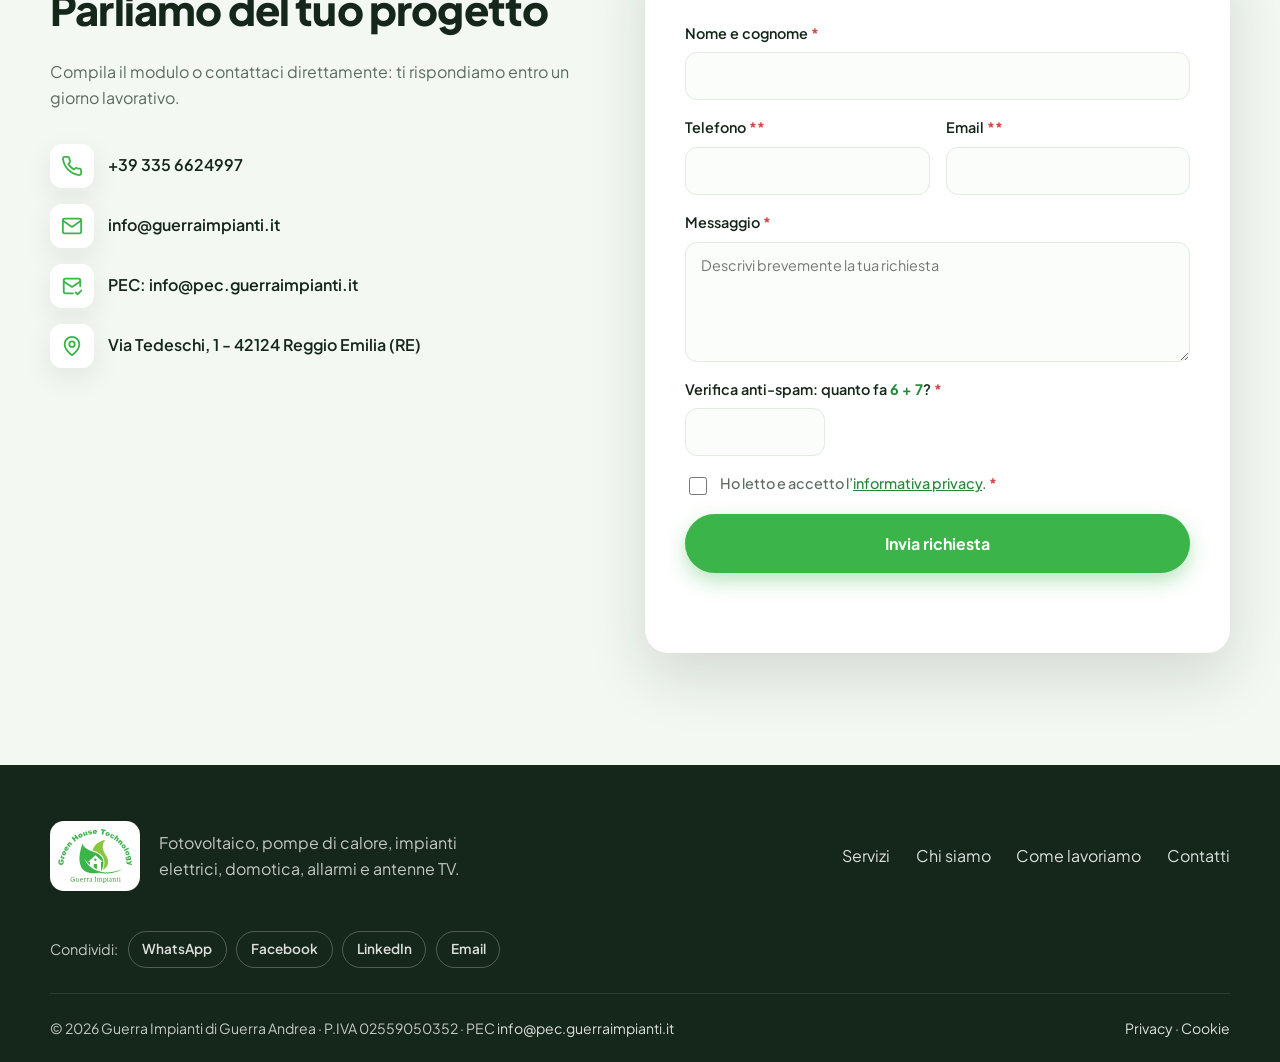
==== commit c8880701: "Link alle mappe sempre in una nuova scheda Co-Authored-By: Claude Opus 5.5 <noreply@anthropic.com>" ====
--- a/index.html
+++ b/index.html
@@ -515,7 +515,7 @@
             </li>
             <li>
               <svg viewBox="0 0 24 24"><path d="M12 22s8-6 8-12a8 8 0 0 0-16 0c0 6 8 12 8 12z"/><circle cx="12" cy="10" r="3"/></svg>
-              <a class="js-map-link" href="https://www.google.com/maps/search/?api=1&amp;query=Via+Tedeschi+1%2C+42124+Reggio+Emilia+RE" target="_blank" rel="noopener" aria-label="Via Tedeschi, 1 - 42124 Reggio Emilia (RE): apri in Google Maps (nuova scheda)">Via Tedeschi, 1 - 42124 Reggio Emilia (RE)</a>
+              <a class="js-map-link" href="https://www.google.com/maps/search/?api=1&amp;query=Via+Tedeschi+1%2C+42124+Reggio+Emilia+RE" target="_blank" rel="noopener" aria-label="Via Tedeschi, 1 - 42124 Reggio Emilia (RE): apri nelle mappe (nuova scheda)">Via Tedeschi, 1 - 42124 Reggio Emilia (RE)</a>
             </li>
           </ul>
         </div>
@@ -620,6 +620,6 @@
     <svg viewBox="0 0 24 24"><path d="m18 15-6-6-6 6"/></svg>
   </a>
 
-  <script src="js/main.js?v=10"></script>
+  <script src="js/main.js?v=11"></script>
 </body>
 </html>
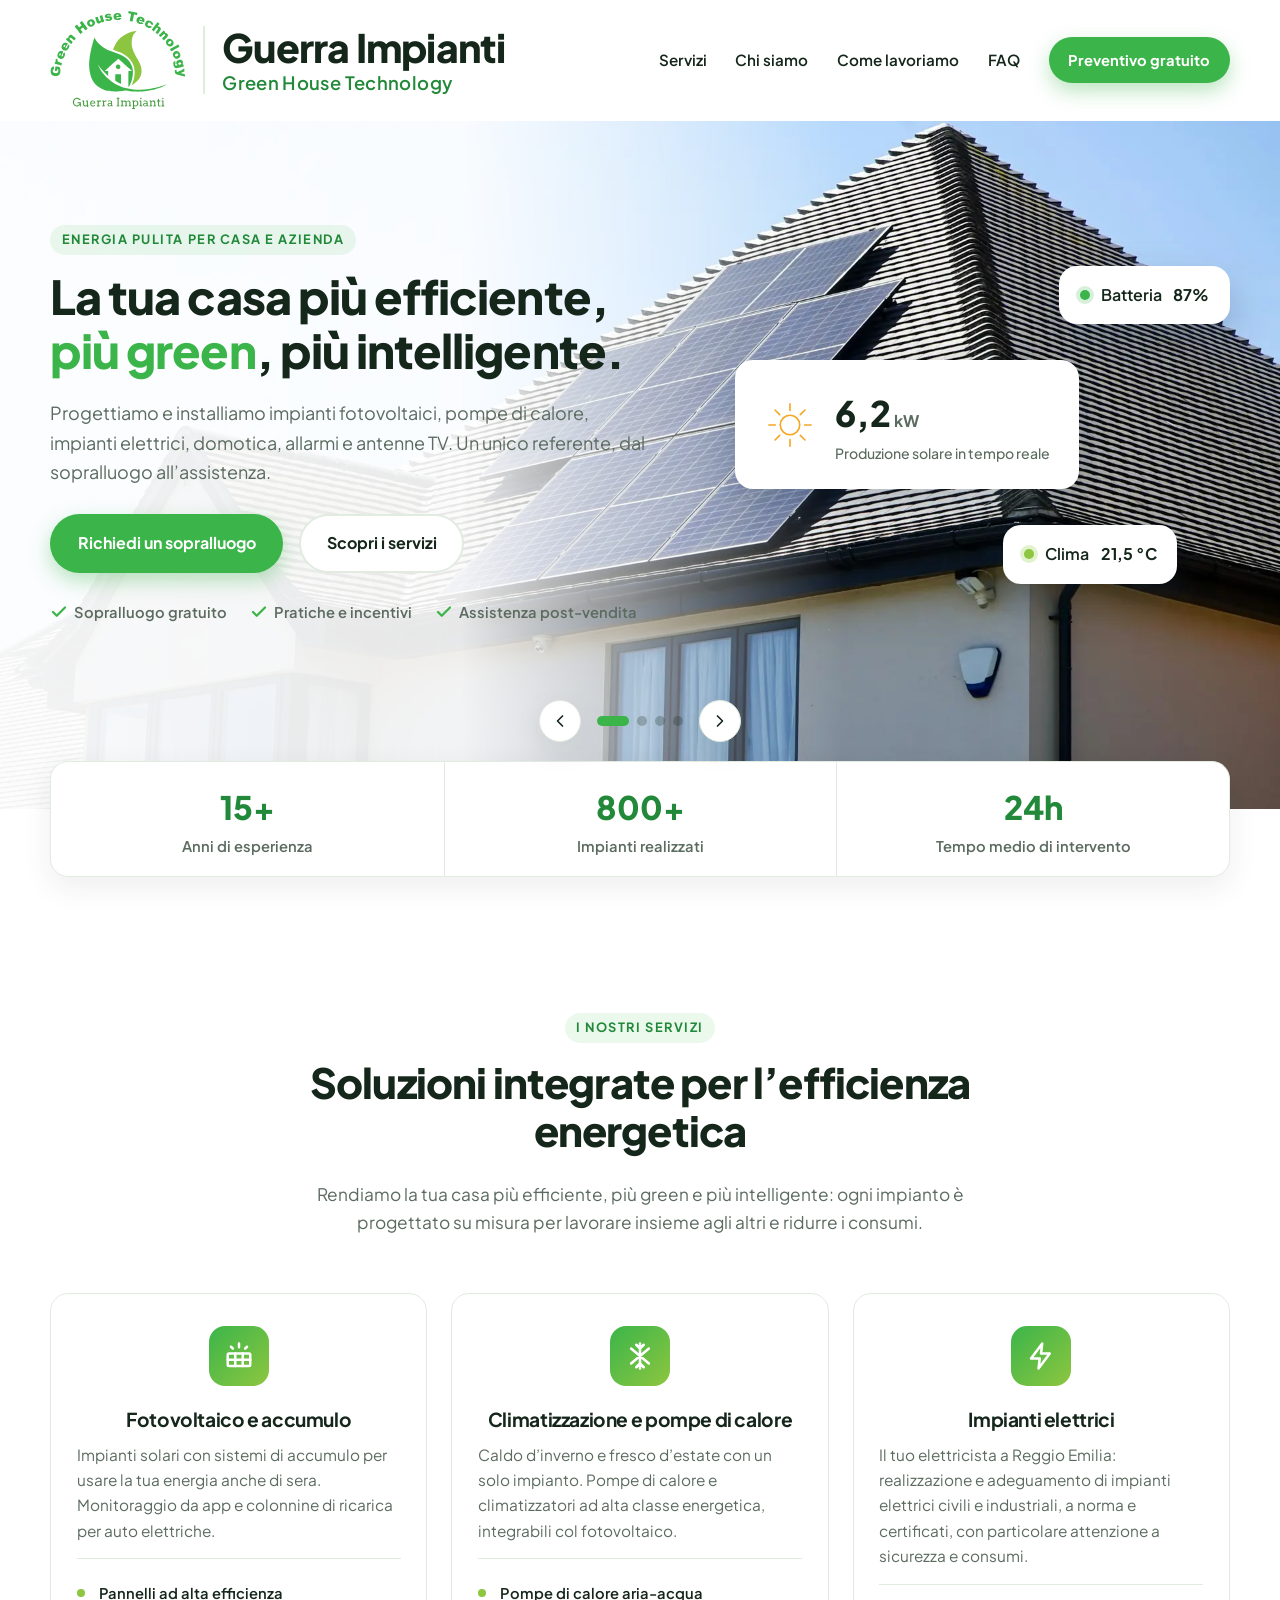
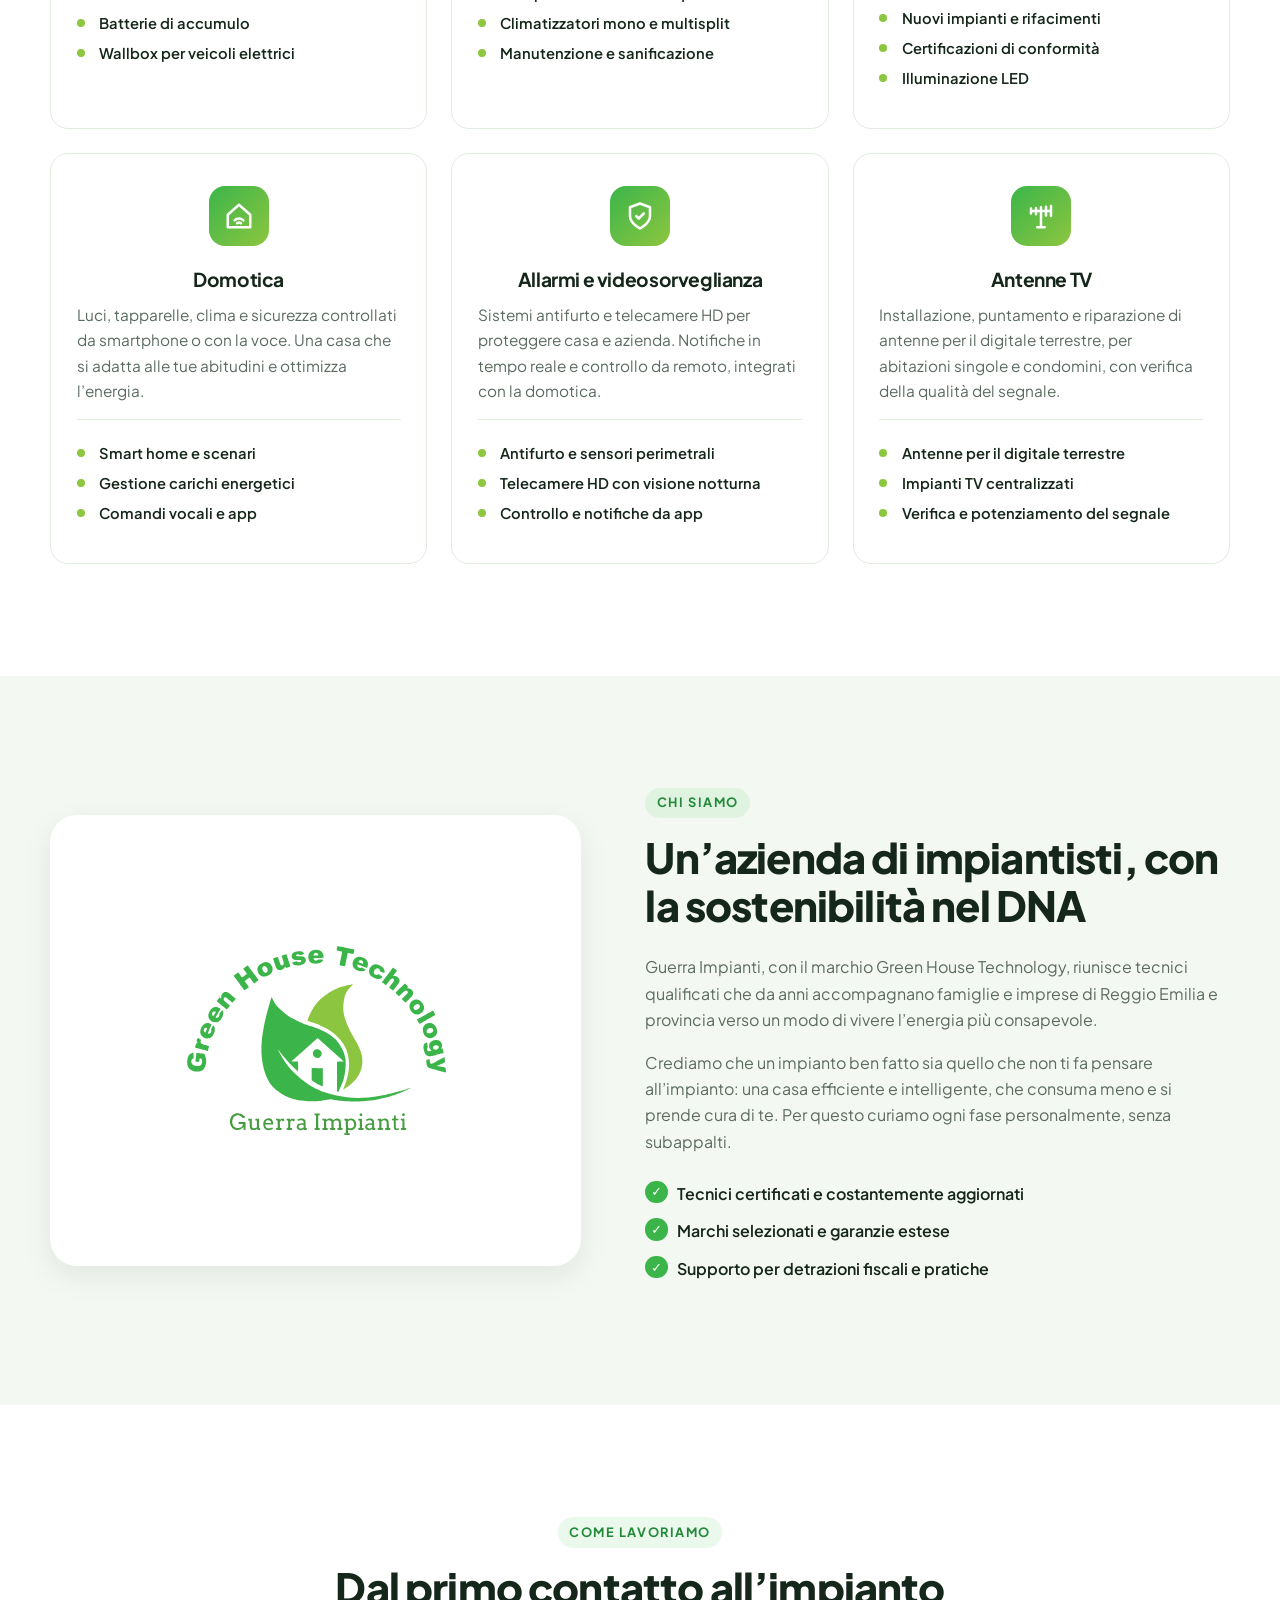
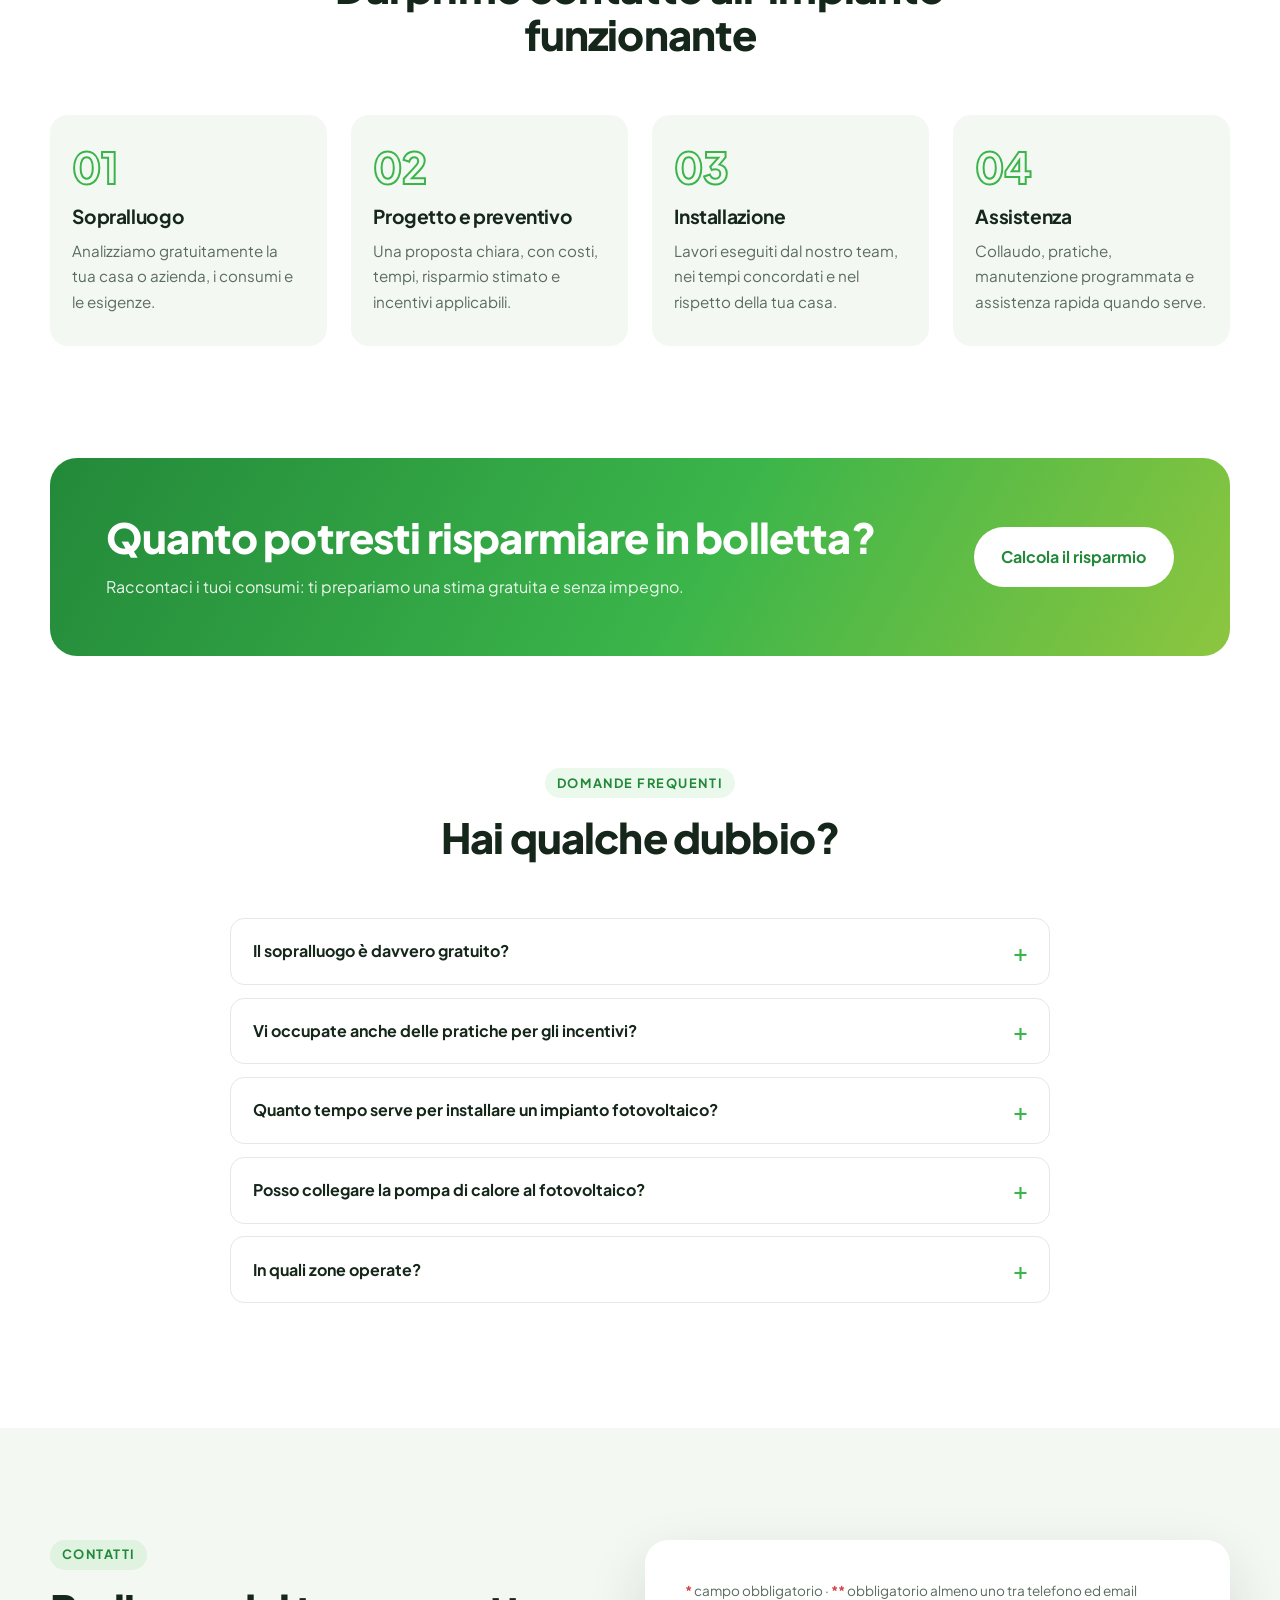
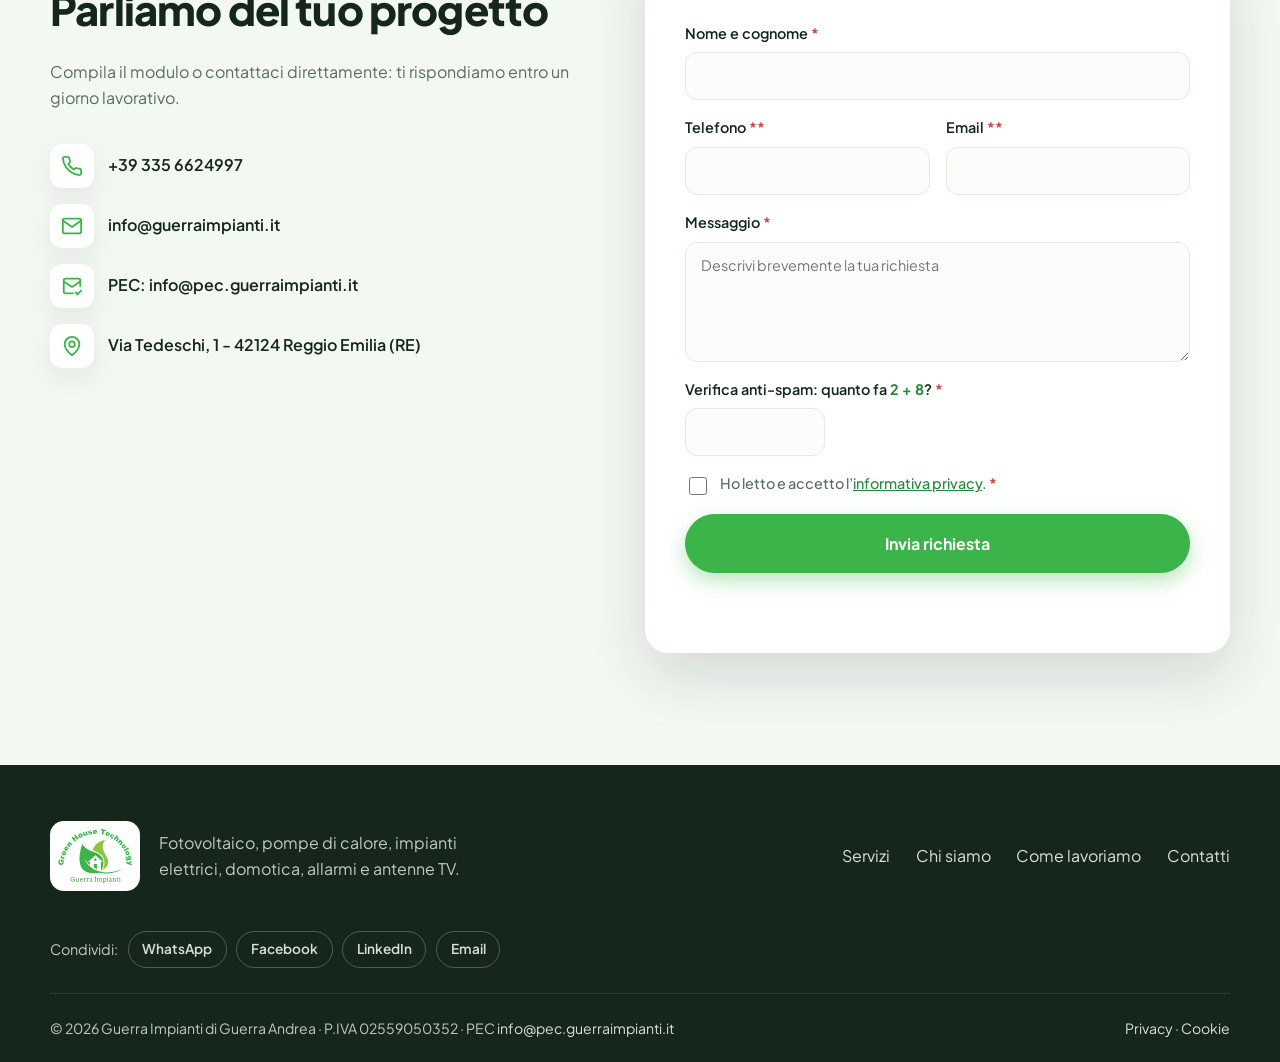
==== commit 69d0f382: "rimosso link indirizzo" ====
--- a/index.html
+++ b/index.html
@@ -515,7 +515,7 @@
             </li>
             <li>
               <svg viewBox="0 0 24 24"><path d="M12 22s8-6 8-12a8 8 0 0 0-16 0c0 6 8 12 8 12z"/><circle cx="12" cy="10" r="3"/></svg>
-              <a class="js-map-link" href="https://www.google.com/maps/search/?api=1&amp;query=Via+Tedeschi+1%2C+42124+Reggio+Emilia+RE" target="_blank" rel="noopener" aria-label="Via Tedeschi, 1 - 42124 Reggio Emilia (RE): apri nelle mappe (nuova scheda)">Via Tedeschi, 1 - 42124 Reggio Emilia (RE)</a>
+              Via Tedeschi, 1 - 42124 Reggio Emilia (RE)
             </li>
           </ul>
         </div>
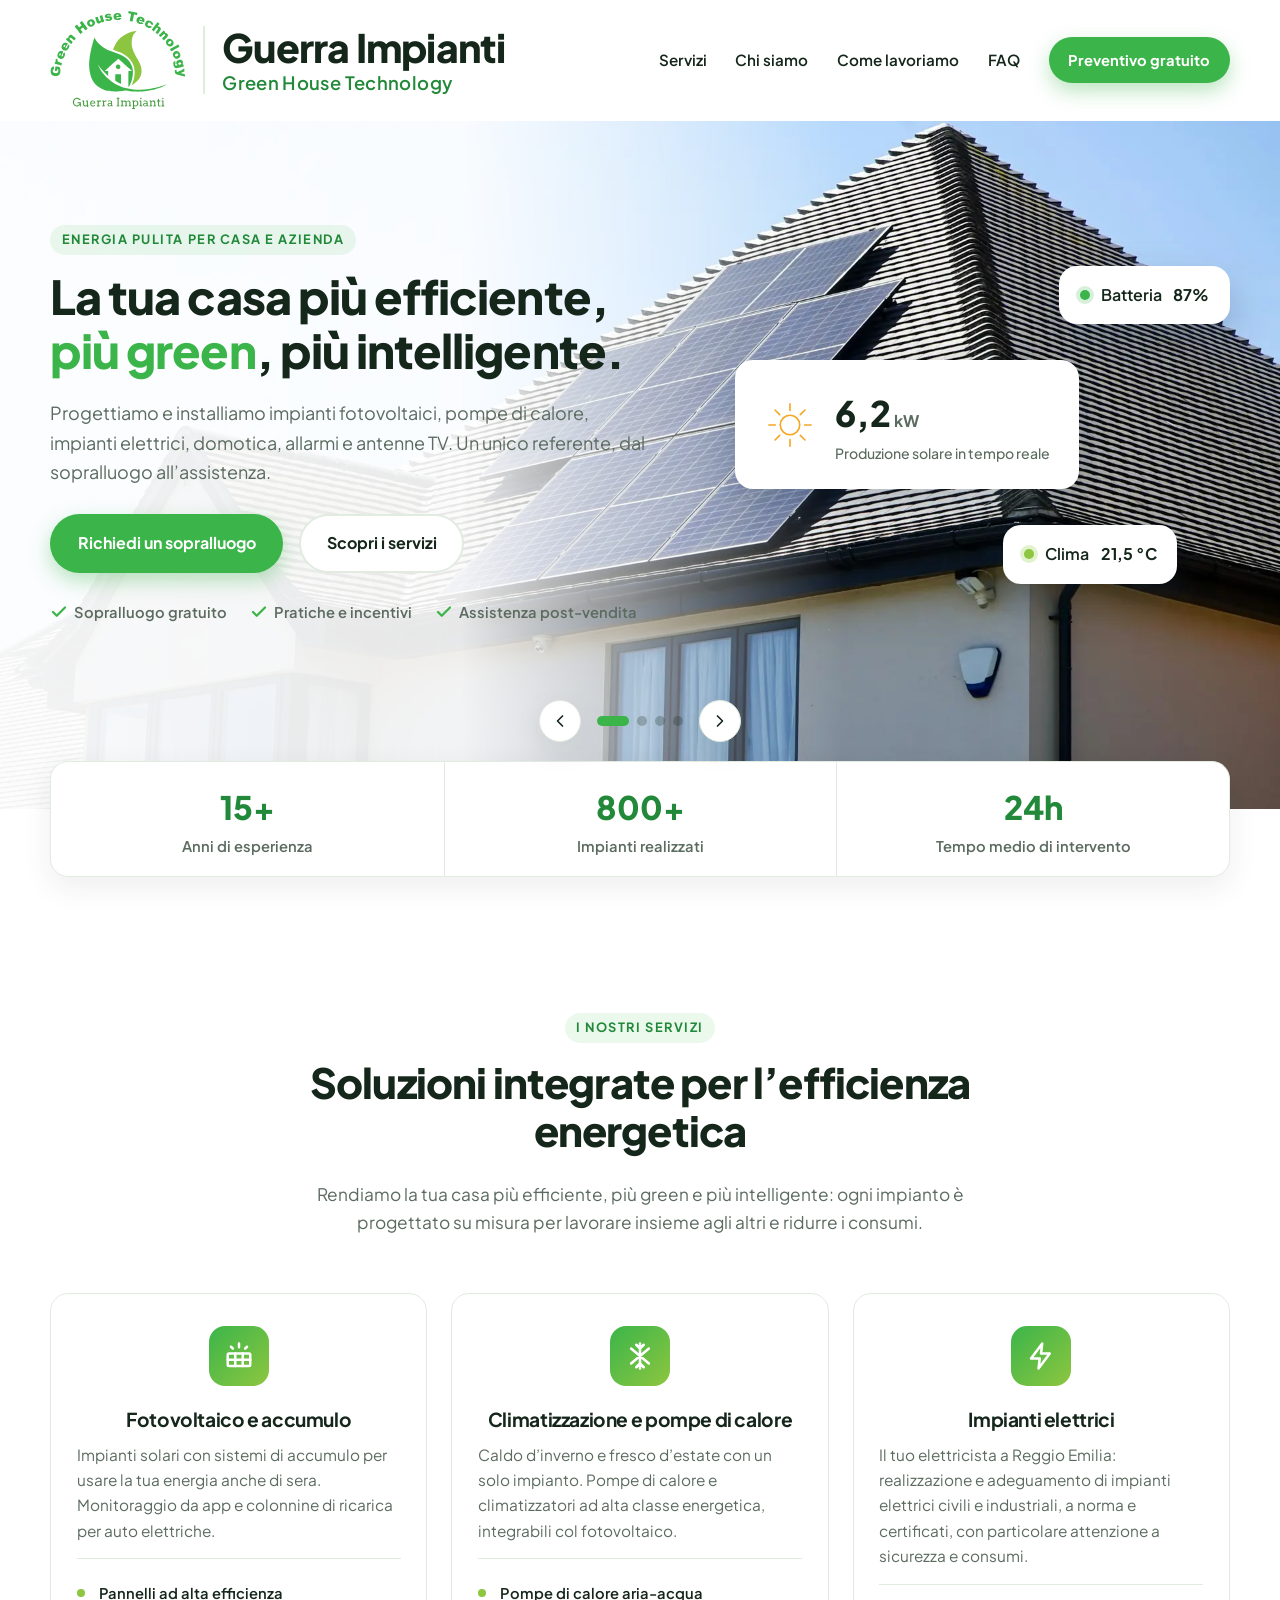
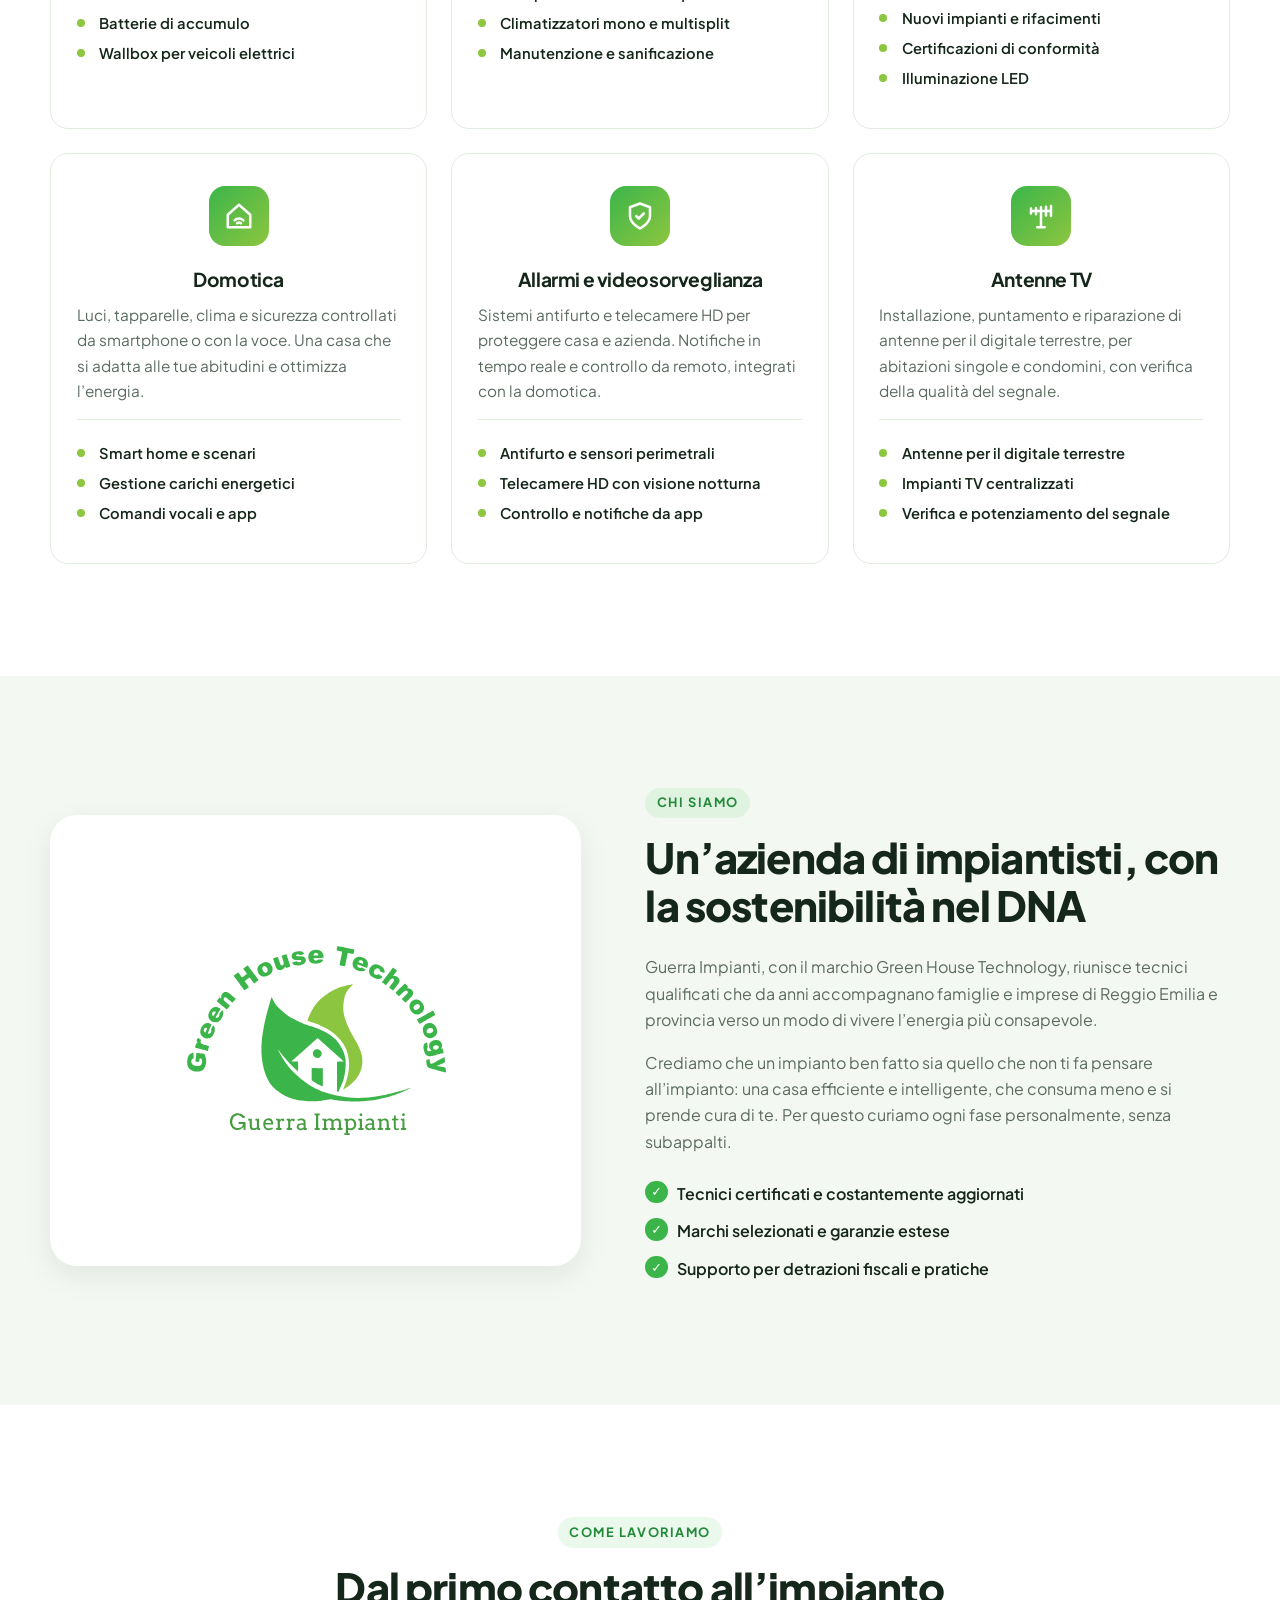
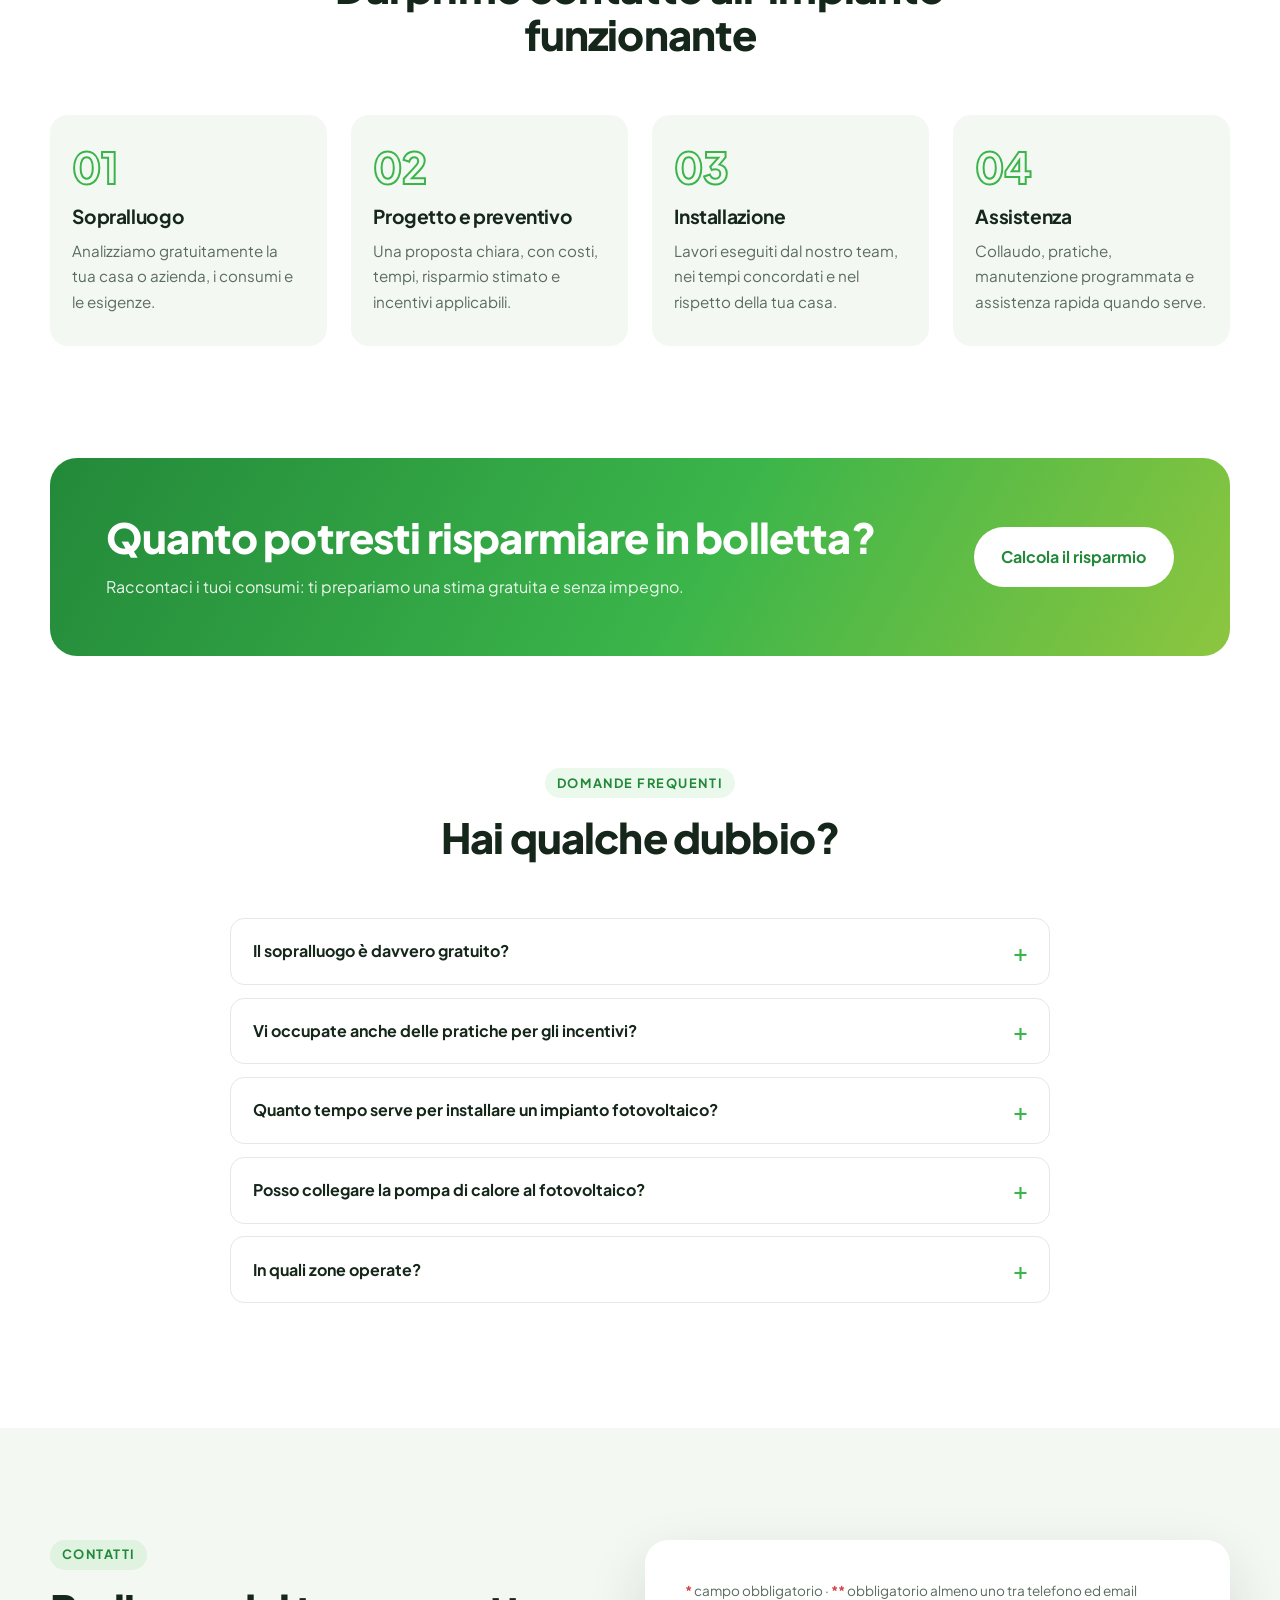
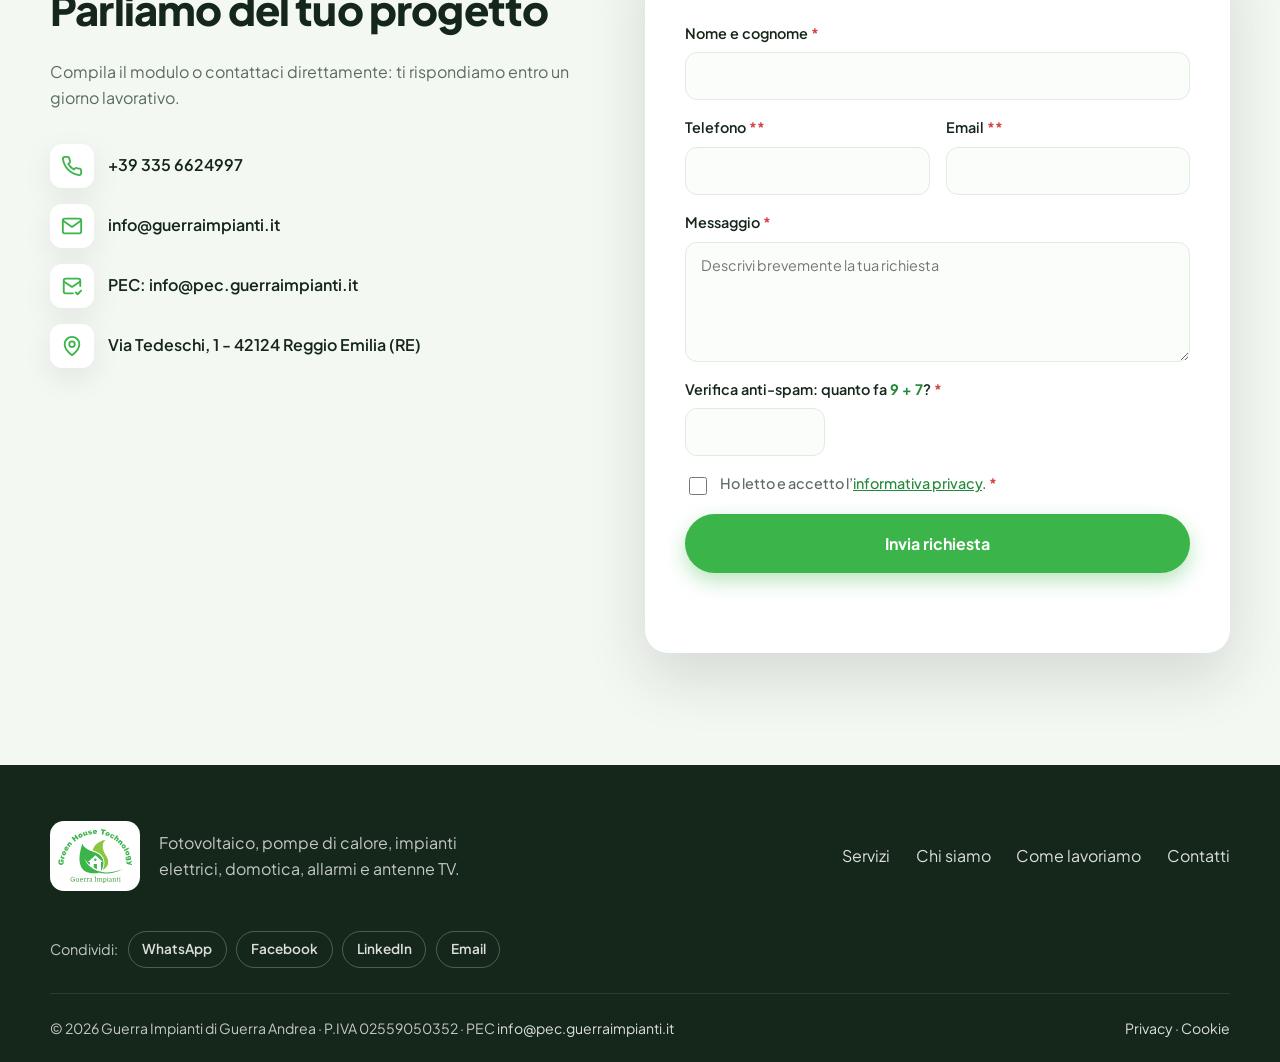
==== commit a32b662b: "Tablet: testo delle slide in alto e riquadri nascosti Co-Authored-By: Claude Opus 5.5 <noreply@anthr" ====
--- a/index.html
+++ b/index.html
@@ -33,7 +33,7 @@
   <link rel="preload" as="image" type="image/webp" href="img/fotovoltaico-1920.webp" media="(min-width: 768px)" fetchpriority="high">
   <!-- font in locale (cartella fonts/): nessuna richiesta a Google Fonts -->
   <link rel="preload" as="font" type="font/woff2" href="fonts/plus-jakarta-sans-latin.woff2" crossorigin>
-  <link rel="stylesheet" href="css/style.css?v=21">
+  <link rel="stylesheet" href="css/style.css?v=22">
 
   <!-- Dati strutturati per Google: scheda dell'attività locale -->
   <script type="application/ld+json">
--- a/css/style.css
+++ b/css/style.css
@@ -549,11 +549,11 @@
   .intro .slide > .container { flex: 0 1 auto; }
 }
 
-/* tablet in verticale: una colonna sola, quindi niente riquadri nella slide 1
-   (resta la foto di sfondo) e testo in alto nelle slide con immagine in basso */
+/* tablet in verticale: una colonna sola, niente riquadri (resta solo la foto)
+   e testo in alto in tutte le slide, sopra la parte più chiara dello sfondo */
 @media (min-width: 768px) and (max-width: 980px) {
-  .slide--fotovoltaico .hero__visual { display: none; }
-  .intro .slide--image { align-items: flex-start; }
+  .slide--fotovoltaico .hero__visual, .slide__media .hero__card { display: none; }
+  .intro .slide { align-items: flex-start; }
 }
 
 /* Dimensioni e spaziature legate all'altezza della finestra (vh),
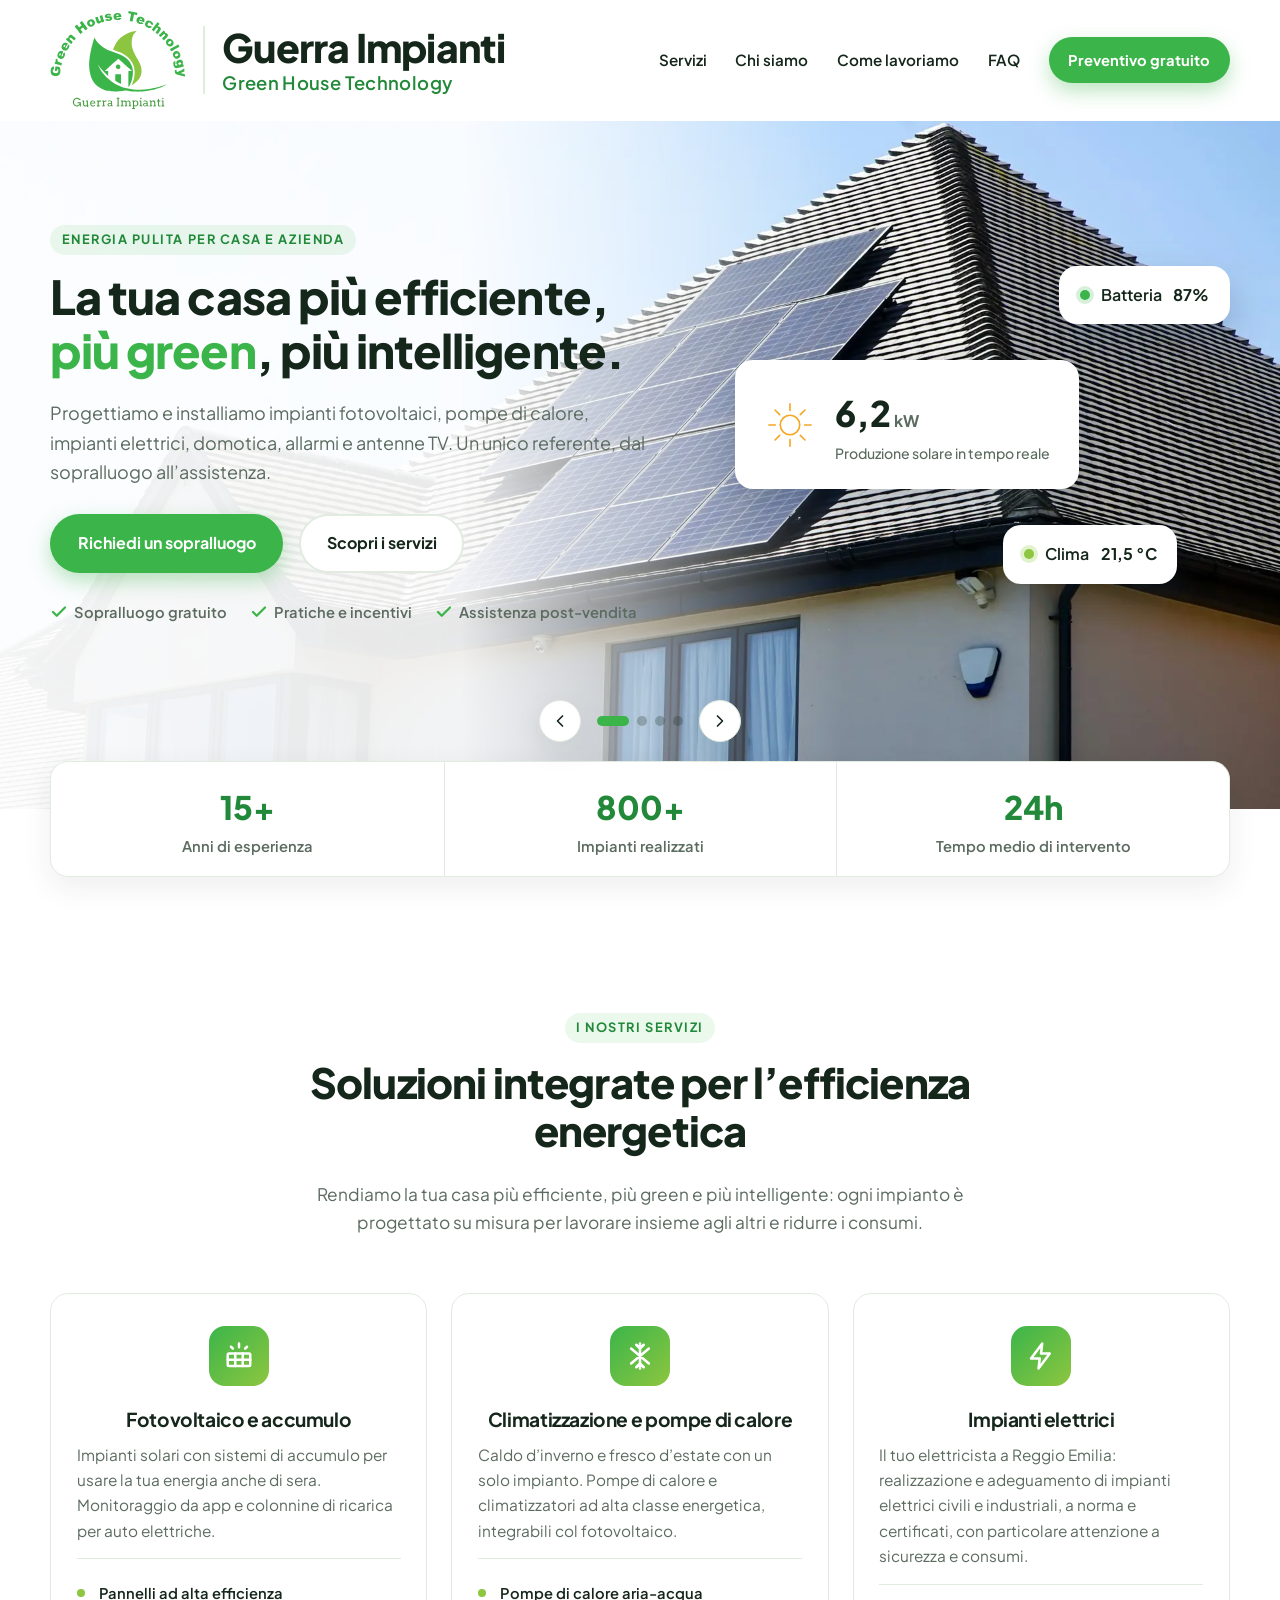
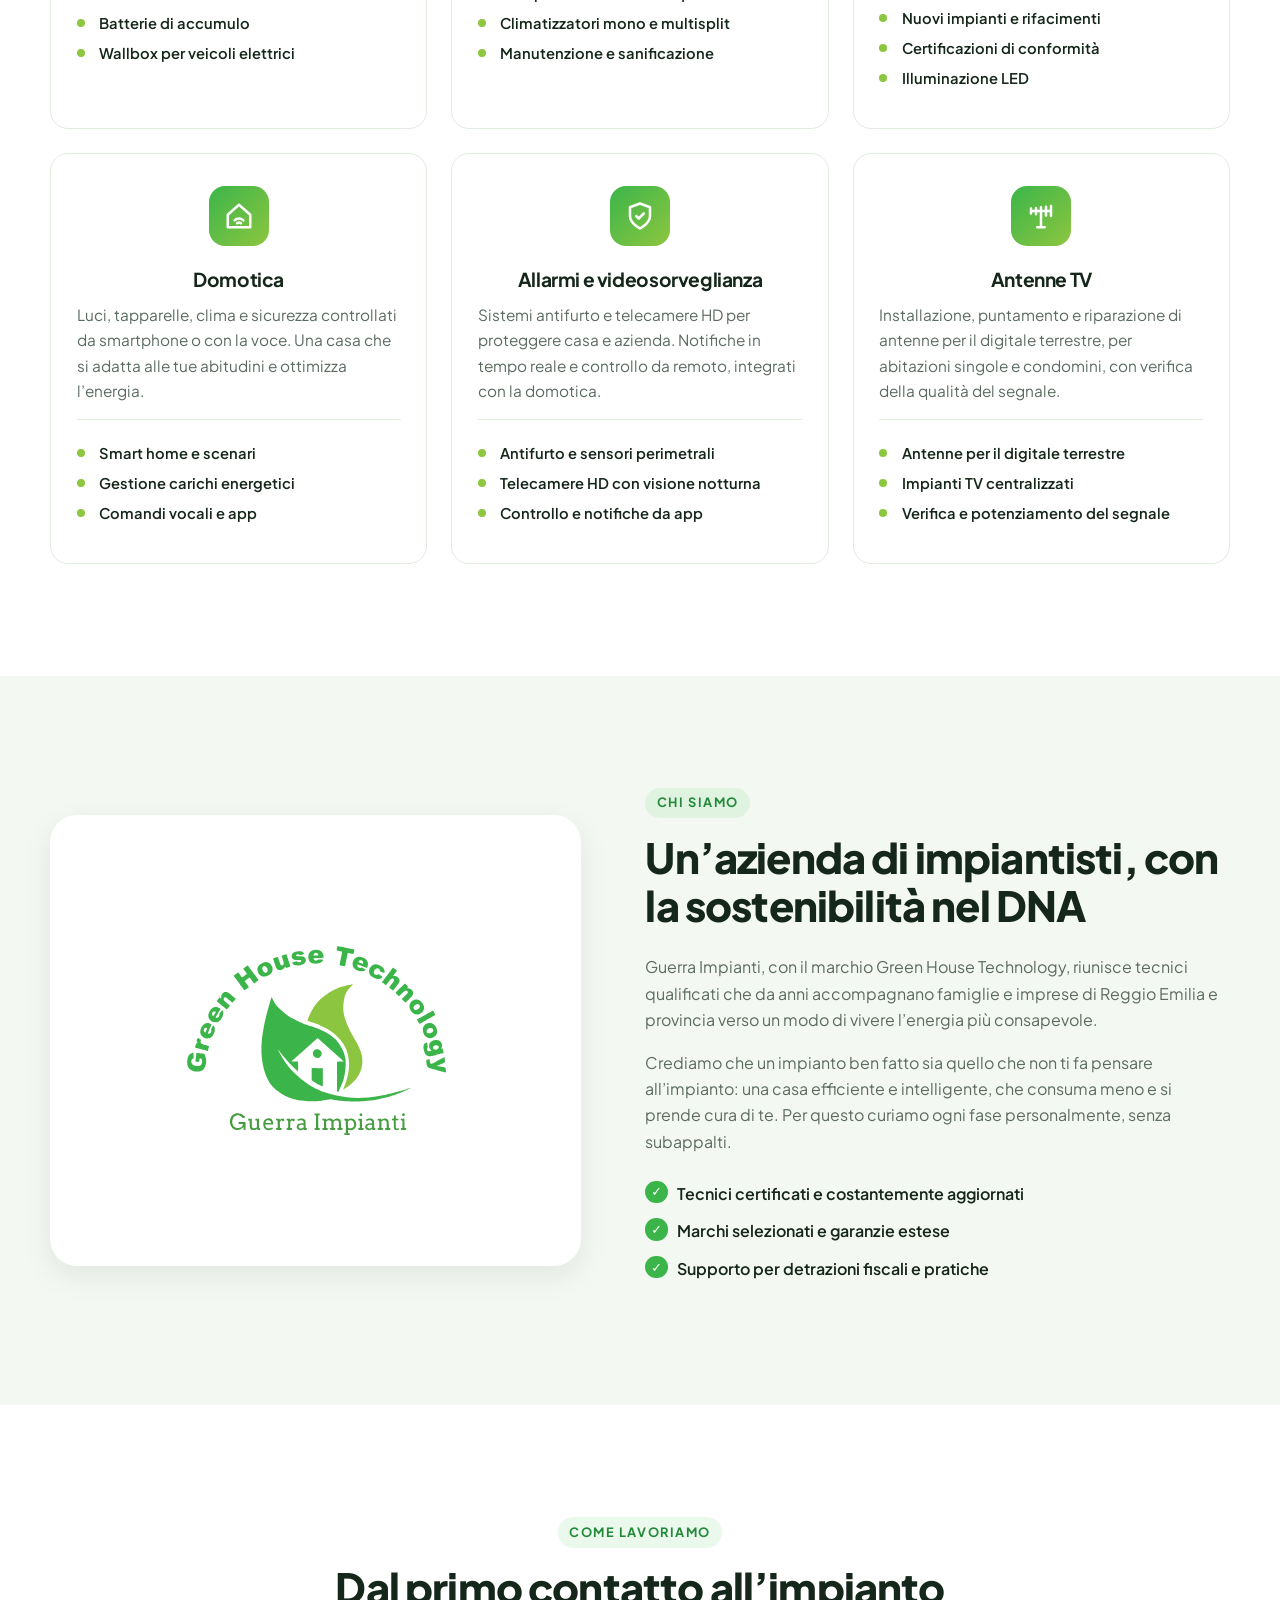
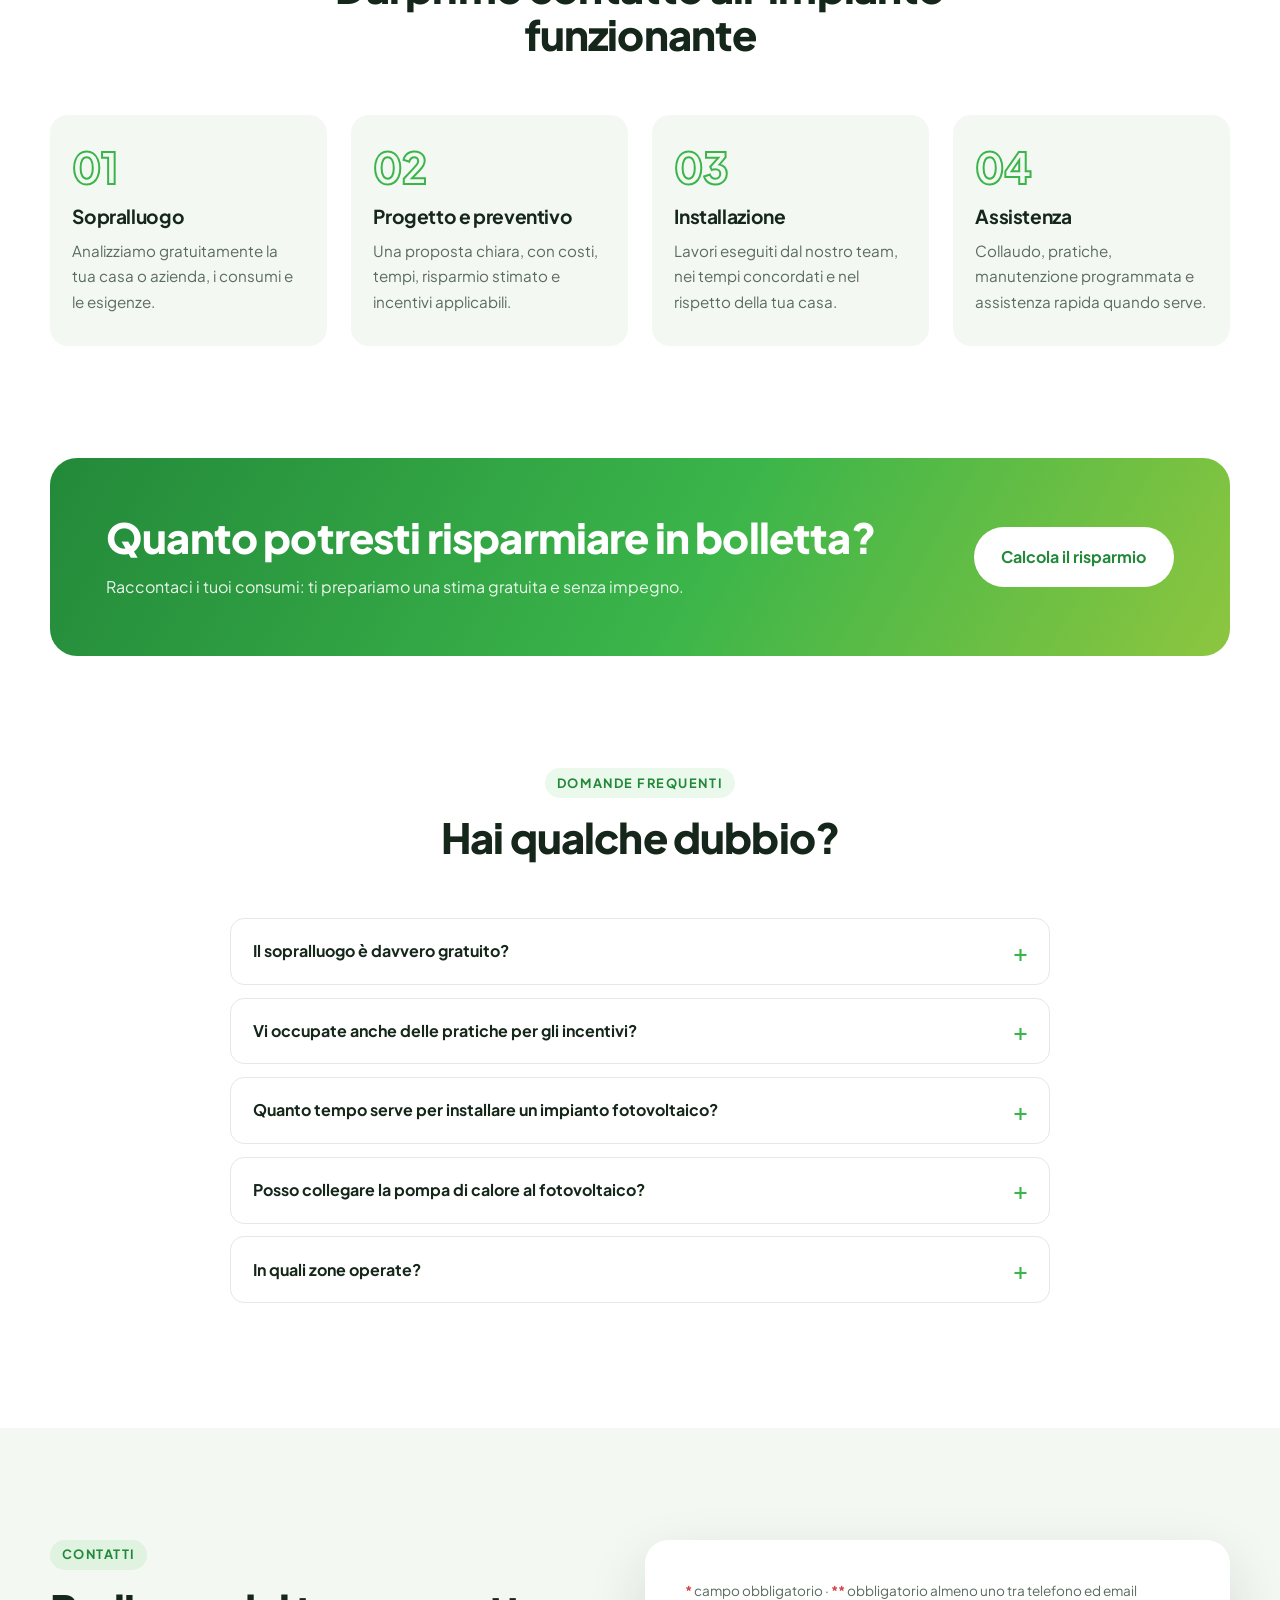
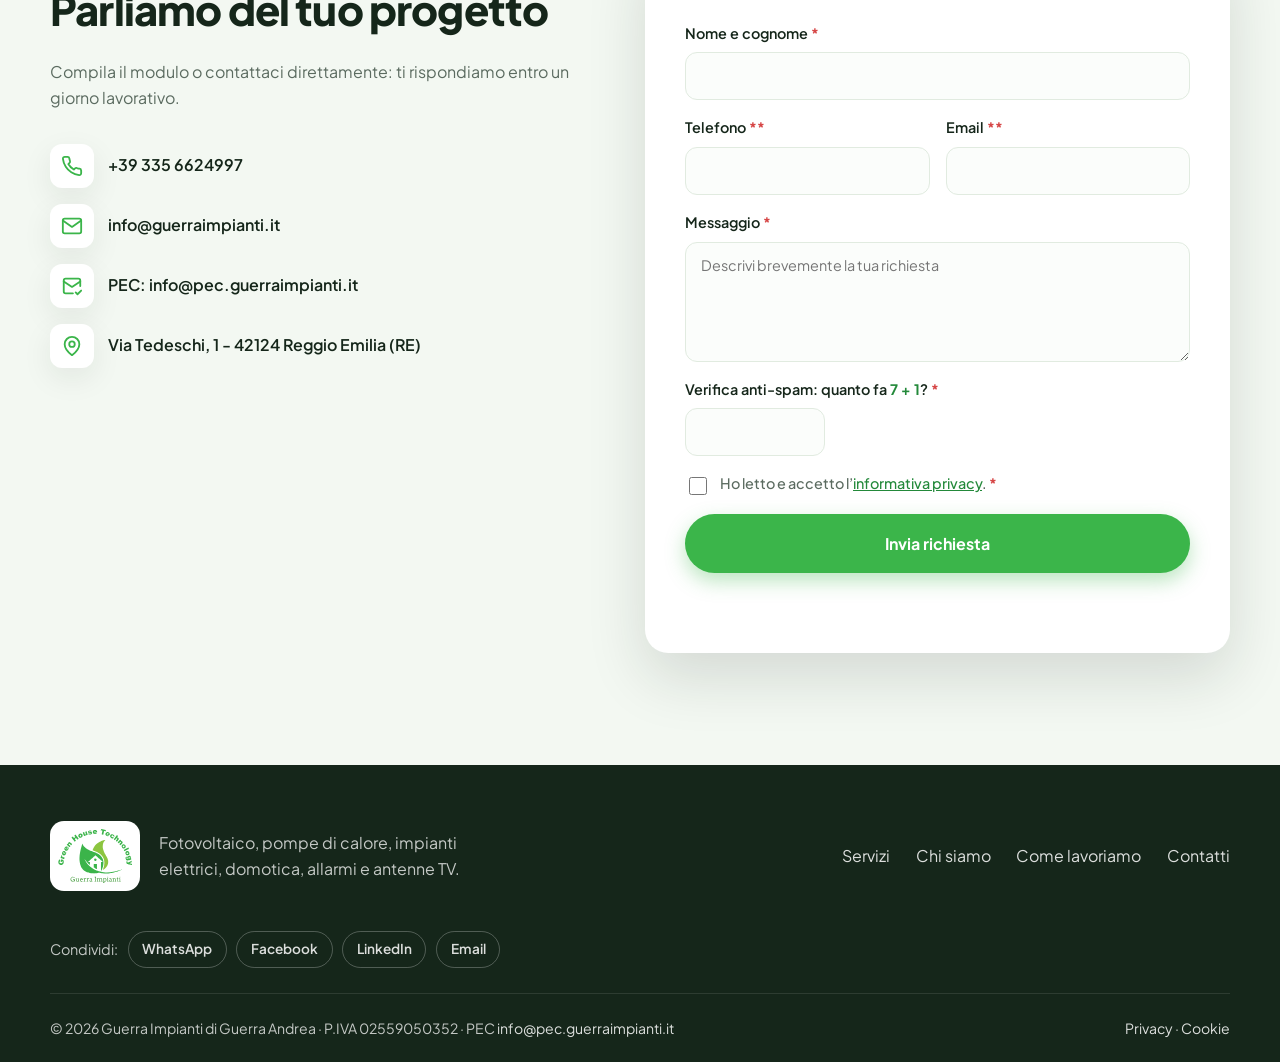
==== commit 9e31db6f: "Tablet in orizzontale: testo delle slide in alto e riquadri nascosti Co-Authored-By: Claude Opus 5.5" ====
--- a/index.html
+++ b/index.html
@@ -33,7 +33,7 @@
   <link rel="preload" as="image" type="image/webp" href="img/fotovoltaico-1920.webp" media="(min-width: 768px)" fetchpriority="high">
   <!-- font in locale (cartella fonts/): nessuna richiesta a Google Fonts -->
   <link rel="preload" as="font" type="font/woff2" href="fonts/plus-jakarta-sans-latin.woff2" crossorigin>
-  <link rel="stylesheet" href="css/style.css?v=22">
+  <link rel="stylesheet" href="css/style.css?v=23">
 
   <!-- Dati strutturati per Google: scheda dell'attività locale -->
   <script type="application/ld+json">
--- a/css/style.css
+++ b/css/style.css
@@ -549,13 +549,15 @@
   .intro .slide > .container { flex: 0 1 auto; }
 }
 
-/* tablet in verticale: una colonna sola, niente riquadri (resta solo la foto)
-   e testo in alto in tutte le slide, sopra la parte più chiara dello sfondo */
-@media (min-width: 768px) and (max-width: 980px) {
+/* tablet (verticale e orizzontale): niente riquadri (resta solo la foto) e testo
+   in alto in tutte le slide, sopra la parte più chiara dello sfondo.
+   Fino a 1100px come il menu a scomparsa; oltre, solo su schermi touch (iPad grandi)
+   così i portatili restano invariati */
+@media (min-width: 768px) and (max-width: 1100px),
+       (min-width: 768px) and (max-width: 1366px) and (hover: none) and (pointer: coarse) {
   .slide--fotovoltaico .hero__visual, .slide__media .hero__card { display: none; }
   .intro .slide { align-items: flex-start; }
 }
-
 /* Dimensioni e spaziature legate all'altezza della finestra (vh),
    così il blocco iniziale ci sta anche in finestre basse */
 @media (min-width: 768px) {
